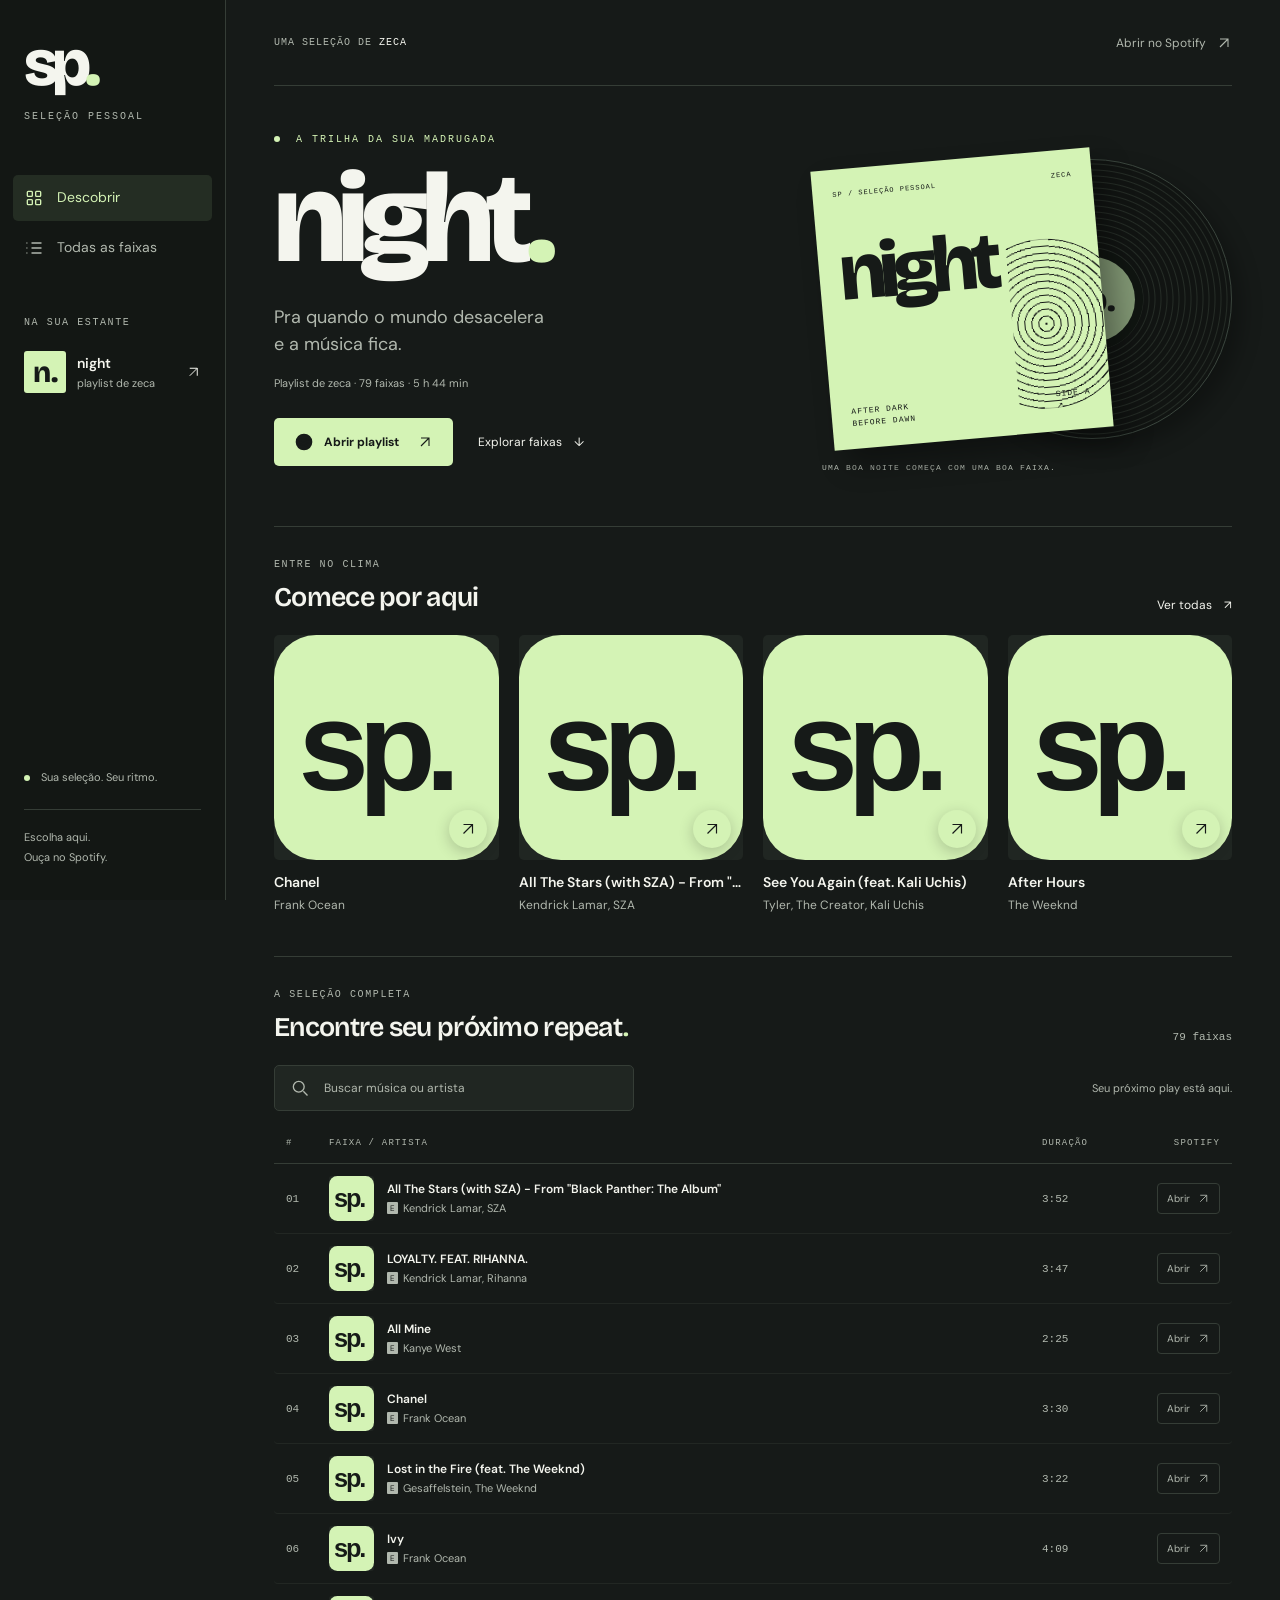
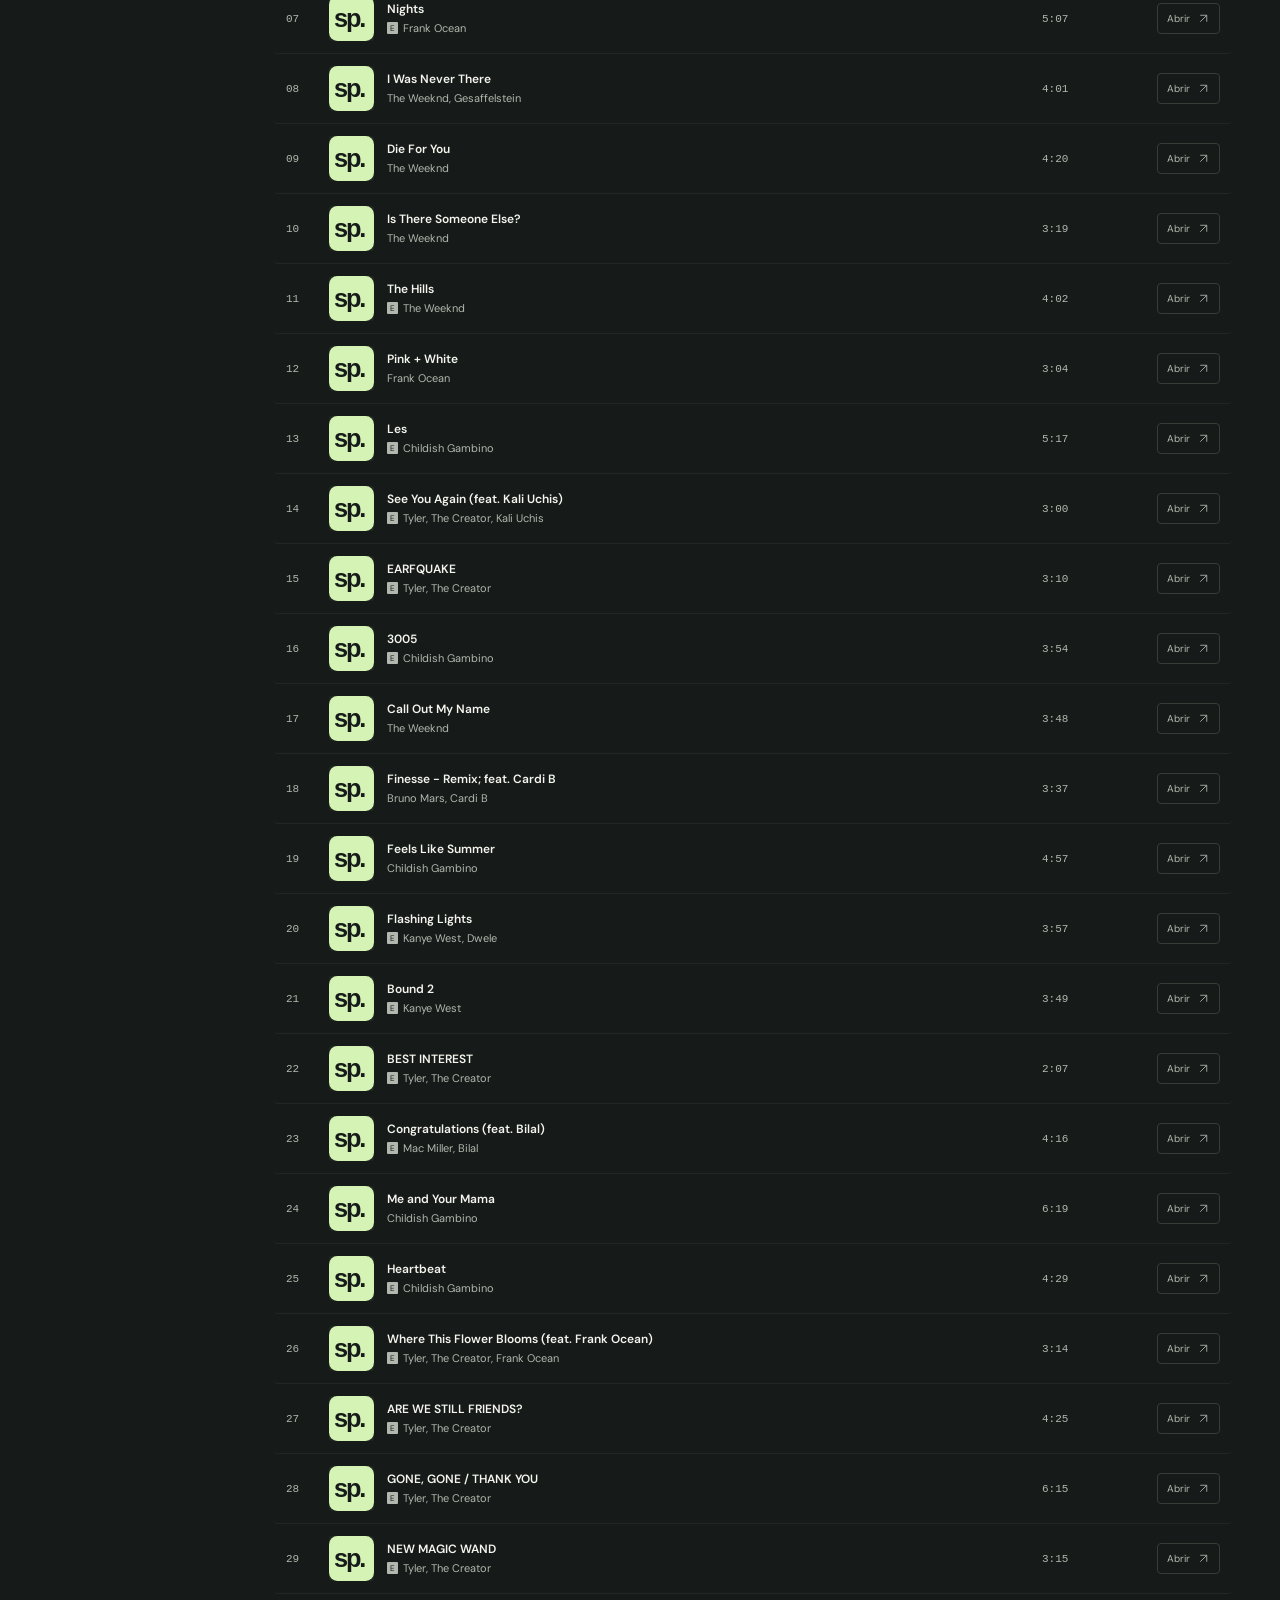
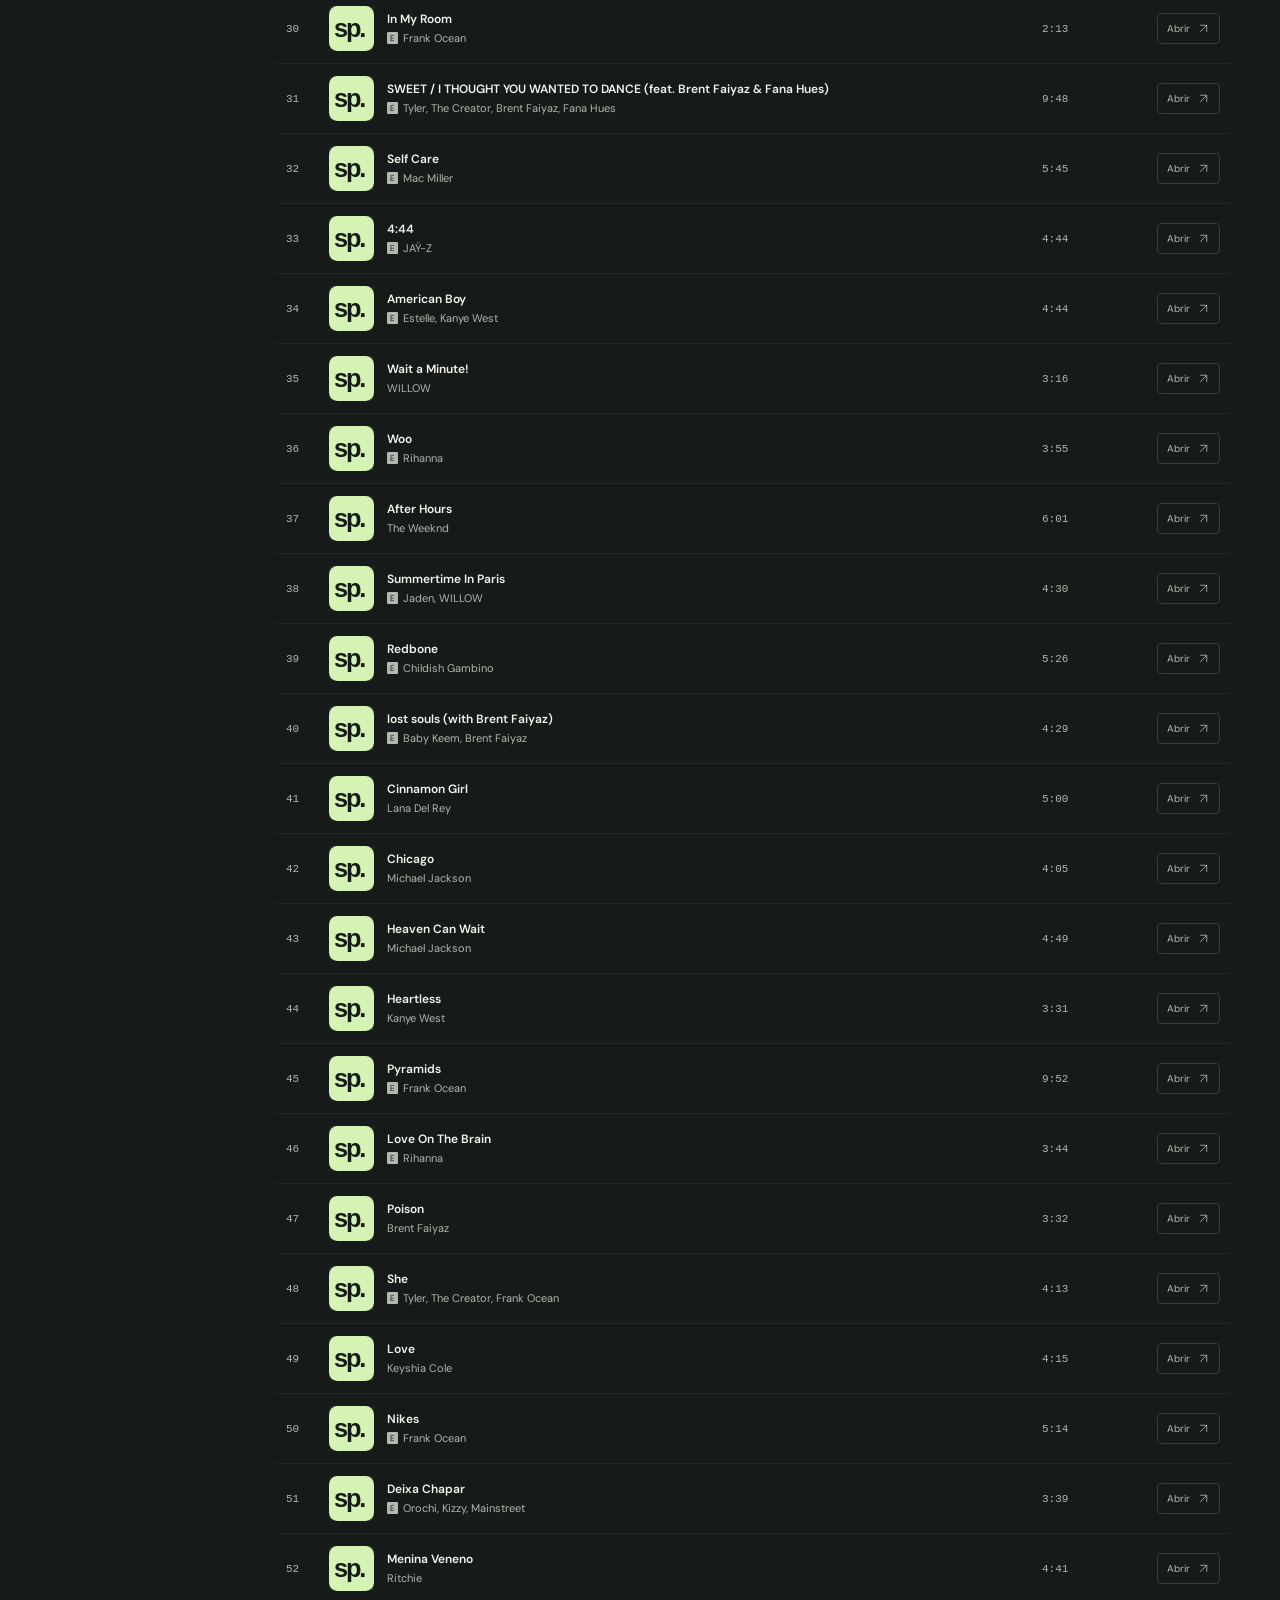
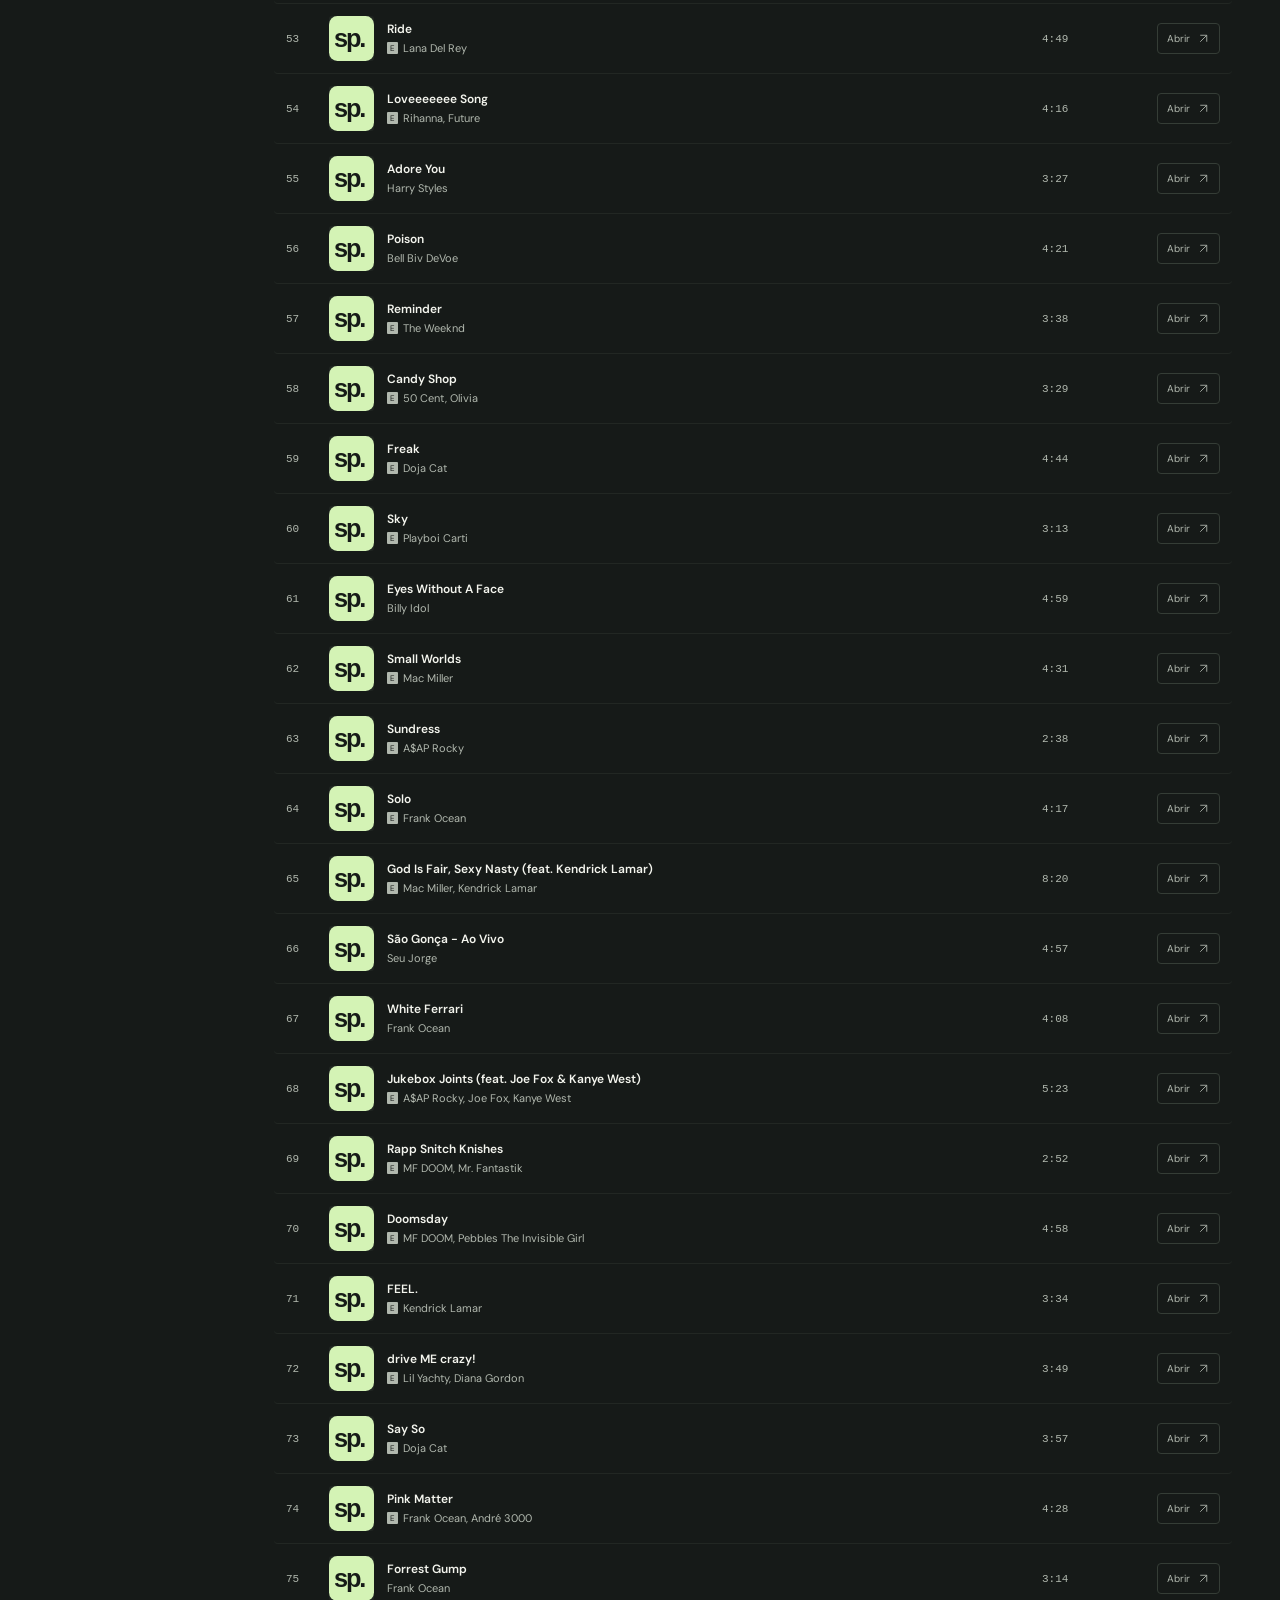
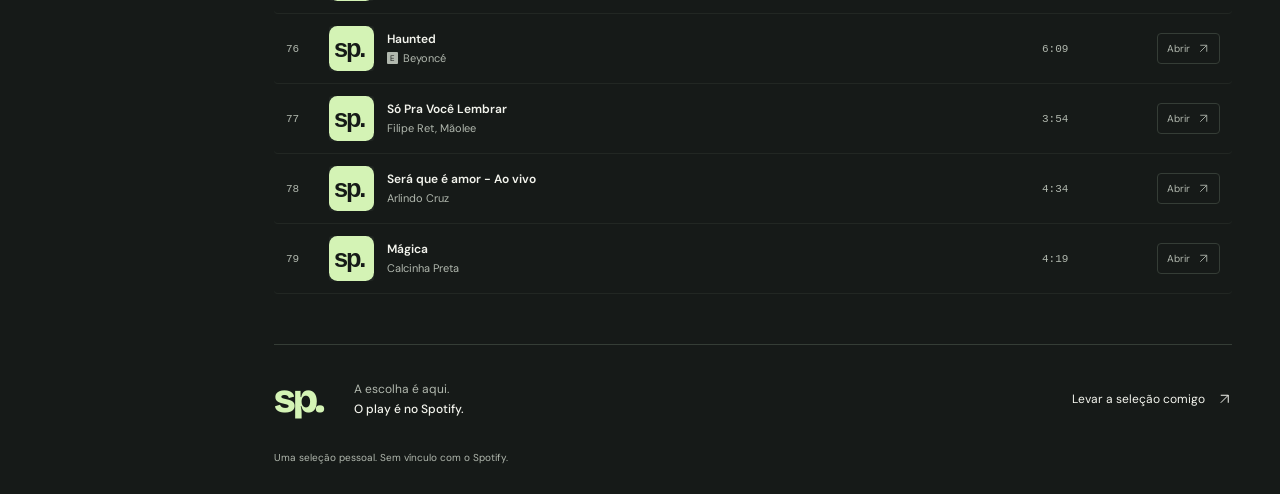
==== index.html @ b9ce9b80 "Build night music collection with 79 Spotify tracks and responsive design" ====
<!doctype html>
<html lang="pt-BR">
<head>
  <meta charset="utf-8">
  <meta name="viewport" content="width=device-width, initial-scale=1">
  <meta name="theme-color" content="#161a18">
  <meta name="description" content="night, uma seleção de zeca. Encontre sua próxima música e abra direto no Spotify.">
  <title>night — SP / seleção pessoal</title>
  <link rel="icon" href="assets/favicon.svg" type="image/svg+xml">
  <link rel="preconnect" href="https://fonts.googleapis.com">
  <link rel="preconnect" href="https://fonts.gstatic.com" crossorigin>
  <link href="https://fonts.googleapis.com/css2?family=Bricolage+Grotesque:wght@500;600;700;800&family=DM+Sans:wght@400;500;600;700&display=swap" rel="stylesheet">
  <link rel="stylesheet" href="styles.css">
  <script src="catalog.js" defer></script>
  <script src="app.js" defer></script>
</head>
<body id="inicio">
  <a class="skip" href="#conteudo">Pular para o conteúdo</a>
  <svg class="svg-defs" aria-hidden="true" xmlns="http://www.w3.org/2000/svg"><defs>
    <symbol id="arrow" viewBox="0 0 24 24"><path d="M6 18 18 6M6 6h12v12"/></symbol>
    <symbol id="search" viewBox="0 0 24 24"><circle cx="10.5" cy="10.5" r="6.5"/><path d="m16 16 5 5"/></symbol>
    <symbol id="grid" viewBox="0 0 24 24"><rect x="4" y="4" width="6" height="6" rx="1"/><rect x="14" y="4" width="6" height="6" rx="1"/><rect x="4" y="14" width="6" height="6" rx="1"/><rect x="14" y="14" width="6" height="6" rx="1"/></symbol>
    <symbol id="list" viewBox="0 0 24 24"><path d="M9 6h12M9 12h12M9 18h12M3 6h1M3 12h1M3 18h1"/></symbol>
    <symbol id="spotify" viewBox="0 0 24 24"><circle cx="12" cy="12" r="10" fill="currentColor" stroke="none"/><path d="M6.5 9c3-1 7-1 11 1M7.5 12.5c3-.8 6-.5 9 .8M8.5 16c2-.6 4-.4 7 .6" stroke="#161a18" stroke-width="1.8" stroke-linecap="round" fill="none"/></symbol>
  </defs></svg>

  <aside class="sidebar">
    <a class="brand" href="#inicio" aria-label="SP — início">sp<span class="brand-dot">.</span></a>
    <p class="brand-caption">SELEÇÃO PESSOAL</p>
    <nav aria-label="Navegação principal">
      <a class="nav-link" href="#inicio"><svg><use href="#grid"/></svg>Descobrir</a>
      <a class="nav-link" href="#faixas"><svg><use href="#list"/></svg>Todas as faixas</a>
    </nav>
    <div class="library">
      <p class="label">NA SUA ESTANTE</p>
      <a class="library-item" href="https://open.spotify.com/playlist/2WRwRA5ZhhiC7H8pQ9YSaA" target="_blank" rel="noopener noreferrer">
        <div class="mini-cover" aria-hidden="true">n.</div><span><strong>night</strong><small>playlist de zeca</small></span><svg><use href="#arrow"/></svg>
      </a>
    </div>
    <div class="sidebar-bottom"><span class="status-dot"></span> Sua seleção. Seu ritmo.<p>Escolha aqui.<br>Ouça no Spotify.</p></div>
  </aside>

  <main id="conteudo">
    <header class="topbar"><span>UMA SELEÇÃO DE <strong>ZECA</strong></span><a href="https://open.spotify.com/playlist/2WRwRA5ZhhiC7H8pQ9YSaA" target="_blank" rel="noopener noreferrer">Abrir no Spotify <svg><use href="#arrow"/></svg></a></header>
    <section class="hero" aria-labelledby="playlist-title">
      <div class="hero-copy">
        <p class="eyebrow"><span class="status-dot"></span> A TRILHA DA SUA MADRUGADA</p>
        <h1 id="playlist-title">night<span>.</span></h1>
        <p class="hero-description">Pra quando o mundo desacelera<br>e a música fica.</p>
        <p class="playlist-meta" id="playlist-meta">Playlist de zeca <span>·</span> Seleção pessoal</p>
        <div class="hero-actions"><a class="button button-primary" href="https://open.spotify.com/playlist/2WRwRA5ZhhiC7H8pQ9YSaA" target="_blank" rel="noopener noreferrer"><svg><use href="#spotify"/></svg>Abrir playlist<svg class="button-arrow"><use href="#arrow"/></svg></a><a class="text-link" href="#faixas">Explorar faixas <span>↓</span></a></div>
      </div>
      <div class="hero-art" aria-label="Capa autoral da seleção night, ao lado de um disco de vinil" role="img">
        <div class="vinyl"><span class="vinyl-label">sp.</span></div>
        <div class="sleeve"><div class="sleeve-top"><span>SP / SELEÇÃO PESSOAL</span><span>ZECA</span></div><div class="sleeve-word">night</div><div class="sleeve-moon"></div><div class="sleeve-bottom"><span>AFTER DARK<br>BEFORE DAWN</span><span>SIDE A<br>↗</span></div></div>
        <span class="art-caption">UMA BOA NOITE COMEÇA COM UMA BOA FAIXA.</span>
      </div>
    </section>

    <section class="highlights" aria-labelledby="highlights-title">
      <div class="section-heading"><div><p class="label">ENTRE NO CLIMA</p><h2 id="highlights-title">Comece por aqui</h2></div><a class="text-link" href="#faixas">Ver todas <span>↗</span></a></div>
      <div id="highlights" class="highlight-grid" aria-busy="true"><p class="loading">Carregando destaques…</p></div>
    </section>

    <section id="faixas" class="tracks-section" aria-labelledby="tracks-title">
      <div class="section-heading track-heading"><div><p class="label">A SELEÇÃO COMPLETA</p><h2 id="tracks-title">Encontre seu próximo repeat<span>.</span></h2></div><span id="total" class="track-count"></span></div>
      <div class="search-bar"><label class="search-input"><svg><use href="#search"/></svg><span class="sr-only">Buscar música ou artista</span><input id="search-input" type="search" placeholder="Buscar música ou artista" autocomplete="off" disabled></label><span class="search-note">Seu próximo play está aqui.</span></div>
      <p id="result-status" class="sr-only" role="status" aria-live="polite"></p>
      <div class="table-head" aria-hidden="true"><span>#</span><span>FAIXA / ARTISTA</span><span>DURAÇÃO</span><span>SPOTIFY</span></div>
      <ol id="tracks" class="track-list" aria-busy="true"></ol>
      <div id="empty" class="empty-state" hidden><h3>Nenhuma faixa encontrada.</h3><p>Tente outro nome de música ou artista.</p><button id="clear-search" class="button button-secondary">Limpar busca</button></div>
      <p id="load-message" class="loading" role="status">Carregando a seleção…</p>
      <noscript><p>Ative o JavaScript para explorar as faixas ou <a href="https://open.spotify.com/playlist/2WRwRA5ZhhiC7H8pQ9YSaA">abra a playlist no Spotify</a>.</p></noscript>
    </section>

    <footer><a class="footer-brand" href="#inicio">sp.</a><p>A escolha é aqui.<br><strong>O play é no Spotify.</strong></p><a class="text-link" href="https://open.spotify.com/playlist/2WRwRA5ZhhiC7H8pQ9YSaA" target="_blank" rel="noopener noreferrer">Levar a seleção comigo <svg><use href="#arrow"/></svg></a><small>Uma seleção pessoal. Sem vínculo com o Spotify.</small></footer>
  </main>
</body>
</html>
---- styles.css ----
:root{--bg:#161a18;--panel:#202622;--line:#353d36;--accent:#d4f3b5;--text:#f4f5ee;--muted:#b1b8ae;--display:'Bricolage Grotesque','Arial Black',sans-serif;--body:'DM Sans',Arial,sans-serif}
*{box-sizing:border-box}html{scroll-behavior:smooth;scroll-padding-top:28px}body{margin:0;background:var(--bg);color:var(--text);font-family:var(--body);font-size:14px;-webkit-font-smoothing:antialiased}a{color:inherit;text-decoration:none}button,input{font:inherit}button,a,input{-webkit-tap-highlight-color:transparent}a:focus-visible,button:focus-visible,input:focus-visible{outline:2px solid var(--accent);outline-offset:6px}svg{width:20px;height:20px;fill:none;stroke:currentColor;stroke-width:1.6;flex-shrink:0}.svg-defs{position:absolute;width:0;height:0;overflow:hidden}.sr-only{position:absolute;width:1px;height:1px;padding:0;margin:-1px;overflow:hidden;clip:rect(0,0,0,0);white-space:nowrap;border:0}.skip{position:fixed;top:-100px;left:20px;z-index:10;background:var(--accent);color:var(--bg);padding:12px}.skip:focus{top:12px}
.sidebar{position:fixed;left:0;top:0;bottom:0;width:226px;padding:32px 24px;border-right:1px solid var(--line);background:#131714;display:flex;flex-direction:column}.brand{font-family:var(--display);font-size:65px;font-weight:800;line-height:1;letter-spacing:-6px;width:fit-content}.brand-dot{color:var(--accent)}.brand-caption,.label,.eyebrow,.topbar,.art-caption,.table-head,.sleeve-top,.sleeve-bottom{font:10px/1.6 'Courier New',monospace;letter-spacing:1.6px}.brand-caption{color:var(--muted);margin:12px 0 46px;letter-spacing:2px}.nav-link{display:flex;gap:13px;padding:13px 11px;margin:4px -11px;color:var(--muted);border-radius:5px}.nav-link:first-child{color:var(--accent);background:#242d23}.nav-link:hover{color:var(--text);background:var(--panel)}.library{margin-top:40px}.label{color:var(--muted);margin:0 0 8px}.library-item{display:flex;align-items:center;gap:11px;margin-top:20px}.mini-cover{width:42px;height:42px;background:var(--accent);color:var(--bg);font:800 29px var(--display);display:grid;place-items:center;border-radius:3px}.library-item strong{font-weight:600}.library-item small{display:block;color:var(--muted);font-size:11px;margin-top:4px}.library-item svg{margin-left:auto;width:15px}.sidebar-bottom{margin-top:auto;color:var(--muted);font-size:11px;line-height:1.8}.sidebar-bottom p{border-top:1px solid var(--line);padding-top:18px;margin:22px 0 0}.status-dot{display:inline-block;width:6px;height:6px;border-radius:50%;background:var(--accent);margin-right:8px}main{margin-left:226px;padding:0 48px;max-width:1800px}.topbar{height:86px;display:flex;justify-content:space-between;align-items:center;color:var(--muted);border-bottom:1px solid var(--line);letter-spacing:1px}.topbar strong{font-weight:normal;color:var(--text)}.topbar a{display:flex;gap:10px;align-items:center;font:12px var(--body);letter-spacing:0}.topbar svg{width:16px}.hero{min-height:440px;display:grid;grid-template-columns:1.1fr 1fr;align-items:center;gap:36px;padding:44px 0 58px}.eyebrow{margin:0 0 12px;color:var(--accent);font-size:10px;letter-spacing:2px}.hero h1{font:800 clamp(90px,10vw,160px)/.93 var(--display);letter-spacing:-8px;margin:12px 0 24px}.hero h1 span{color:var(--accent)}.hero-description{font-size:18px;line-height:1.5;margin:0 0 18px;color:var(--muted)}.playlist-meta{font-size:11px;color:var(--muted);display:flex;gap:9px;flex-wrap:wrap}.hero-actions{display:flex;gap:25px;align-items:center;margin-top:28px}.button{display:inline-flex;align-items:center;justify-content:center;gap:10px;min-height:48px;padding:14px 20px;border:0;border-radius:5px;font-size:12px;font-weight:700;cursor:pointer;transition:background .18s,transform .18s}.button-primary{background:var(--accent);color:var(--bg)}.button-primary:hover{background:#e2fbd0;transform:translateY(-2px)}.button-arrow{width:16px;margin-left:8px}.text-link{font-size:12px;display:inline-flex;align-items:center;gap:12px}.text-link:hover{color:var(--accent)}.hero-art{position:relative;width:100%;height:330px;max-width:410px;justify-self:end;display:flex;align-items:center}.sleeve{position:relative;width:280px;height:280px;background:var(--accent);color:var(--bg);overflow:hidden;padding:20px;z-index:1;box-shadow:12px 16px 28px #0005;transform:rotate(-5deg)}.sleeve-top{display:flex;justify-content:space-between;font-size:7px;letter-spacing:1px}.sleeve-word{font:800 80px/.95 var(--display);letter-spacing:-6px;position:relative;z-index:2;margin-top:36px}.sleeve-moon{position:absolute;width:170px;height:170px;border-radius:50%;border:1px solid #161a1855;top:87px;right:-27px;background:repeating-radial-gradient(circle at center,#161a18 0 1px,transparent 1px 7px);clip-path:inset(0 0 0 30%)}.sleeve-bottom{position:absolute;bottom:19px;left:20px;right:20px;display:flex;justify-content:space-between;font-size:8px;letter-spacing:1px;line-height:1.5}.vinyl{position:absolute;right:0;width:280px;height:280px;border-radius:50%;background:repeating-radial-gradient(circle,#111412 0 2px,#252c26 3px,#111412 4px 6px);border:1px solid #3a453d;box-shadow:10px 10px 20px #0004;display:grid;place-items:center}.vinyl-label{border-radius:50%;background:#809673;color:var(--bg);width:85px;height:85px;display:grid;place-items:center;font:800 34px var(--display);box-shadow:0 0 0 8px #101511}.art-caption{position:absolute;bottom:-11px;left:0;font-size:8px;letter-spacing:1.2px;color:var(--muted)}
.highlights{border-top:1px solid var(--line);padding:30px 0 42px}.section-heading{display:flex;justify-content:space-between;align-items:flex-end;gap:20px;margin-bottom:22px}h2{font:600 27px/1.2 var(--display);letter-spacing:-.7px;margin:0}h2 span{color:var(--accent)}.highlight-grid{display:grid;grid-template-columns:repeat(4,minmax(0,1fr));gap:20px}.highlight-card{display:block;min-width:0}.cover-wrap{position:relative;aspect-ratio:1;overflow:hidden;background:var(--panel);border-radius:5px}.cover-wrap img{width:100%;height:100%;object-fit:cover;display:block;transition:transform .35s}.card-open{position:absolute;right:12px;bottom:12px;width:38px;height:38px;display:grid;place-items:center;border-radius:50%;background:var(--accent);color:var(--bg);box-shadow:0 4px 15px #0003;transition:transform .2s}.card-open svg{width:18px}.highlight-card:hover .cover-wrap img{transform:scale(1.035)}.highlight-card:hover .card-open{transform:translateY(-3px)}.highlight-card h3{font-size:14px;font-weight:600;line-height:1.35;white-space:nowrap;overflow:hidden;text-overflow:ellipsis;margin:13px 0 5px}.highlight-card p{color:var(--muted);font-size:12px;line-height:1.4;white-space:nowrap;overflow:hidden;text-overflow:ellipsis;margin:0}.tracks-section{padding:30px 0 50px;border-top:1px solid var(--line)}.track-count{font:11px 'Courier New',monospace;color:var(--muted);white-space:nowrap}.search-bar{display:flex;align-items:center;justify-content:space-between;gap:20px;margin-bottom:25px}.search-input{display:flex;align-items:center;gap:12px;width:360px;background:var(--panel);border:1px solid var(--line);border-radius:5px;padding:12px 15px;color:var(--muted)}.search-input input{width:100%;border:0;background:transparent;color:var(--text);font-size:12px;min-width:0}.search-input:focus-within{border-color:var(--accent)}.search-input input:focus-visible{outline:none}.search-input input::placeholder{color:var(--muted)}.search-note{font-size:11px;color:var(--muted)}.table-head,.track-row{display:grid;grid-template-columns:25px minmax(0,1fr) 65px 95px;gap:18px;align-items:center}.table-head{font-size:9px;color:var(--muted);padding:0 12px 13px;border-bottom:1px solid var(--line);letter-spacing:1.2px}.table-head span:last-child{text-align:right}.track-list{list-style:none;margin:0;padding:0}.track-row{padding:11px 12px;min-height:70px;border-bottom:1px solid #353d3660;border-radius:4px;transition:background .15s}.track-row:hover{background:var(--panel)}.track-number{font:11px 'Courier New',monospace;color:var(--muted)}.track-info{display:flex;gap:13px;align-items:center;min-width:0}.track-info img{width:45px;height:45px;object-fit:cover;flex-shrink:0;border-radius:3px;background:var(--panel)}.track-text{min-width:0}.track-title{display:block;font-size:12px;font-weight:600;line-height:1.45;white-space:nowrap;overflow:hidden;text-overflow:ellipsis}.track-title:hover{color:var(--accent)}.track-artist{display:block;font-size:11px;color:var(--muted);line-height:1.45;margin-top:3px;white-space:nowrap;overflow:hidden;text-overflow:ellipsis}.explicit{display:inline-block;font-size:8px;line-height:12px;padding:0 3px;color:var(--bg);background:var(--muted);margin-right:5px;border-radius:1px;vertical-align:1px}.track-duration{font:11px 'Courier New',monospace;color:var(--muted)}.track-open{justify-self:end;display:flex;align-items:center;gap:7px;font-size:10px;border:1px solid var(--line);border-radius:4px;padding:8px 9px;color:var(--muted)}.track-open svg{width:13px;height:13px}.track-open:hover{color:var(--accent);border-color:var(--accent)}.loading,.empty-state{padding:36px 0;color:var(--muted);font-size:13px;text-align:center}.empty-state h3{color:var(--text);font:600 24px var(--display)}.button-secondary{margin-top:10px;background:var(--panel);border:1px solid var(--line);color:var(--text)}[hidden]{display:none!important}
footer{border-top:1px solid var(--line);padding:30px 0;display:grid;grid-template-columns:60px 1fr auto;align-items:center;gap:20px}.footer-brand{font:800 40px var(--display);letter-spacing:-3px;color:var(--accent)}footer p{font-size:12px;line-height:1.7;color:var(--muted);margin:0}footer strong{font-weight:500;color:var(--text)}footer svg{width:15px}footer small{grid-column:1/-1;font-size:10px;color:var(--muted);margin-top:8px}
@media(min-width:1500px){main{padding:0 70px}.hero{min-height:520px}.hero-art{max-width:480px;height:380px}.sleeve,.vinyl{width:320px;height:320px}.sleeve-word{font-size:94px}.sleeve-moon{width:210px;height:210px}}
@media(max-width:1150px){.sidebar{width:185px;padding:28px 20px}main{margin-left:185px;padding:0 30px}.hero{gap:18px}.hero-art{max-width:310px;height:280px}.sleeve,.vinyl{width:225px;height:225px}.sleeve{padding:16px}.sleeve-word{font-size:64px}.sleeve-moon{width:140px;height:140px;top:80px}.sleeve-bottom{bottom:16px;left:16px;right:16px}.sleeve-top{font-size:6px}.hero-actions{gap:16px}.text-link{font-size:11px}.highlight-grid{gap:16px}.search-note{display:none}.hero-description{font-size:16px}}
@media(max-width:900px){.sidebar{width:76px;padding:24px 14px;align-items:center}.brand{font-size:44px;letter-spacing:-4px}.brand-caption,.library,.sidebar-bottom{display:none}.sidebar nav{margin-top:45px;width:100%}.nav-link{font-size:0;justify-content:center;margin:8px 0;padding:13px 8px}.nav-link svg{width:21px;height:21px}.nav-link{gap:0}main{margin-left:76px;padding:0 28px}.hero h1{font-size:100px;letter-spacing:-6px}.hero-art{max-width:280px}.sleeve,.vinyl{width:205px;height:205px}.sleeve-word{font-size:61px;margin-top:28px}.sleeve-moon{width:120px;height:120px}.sleeve-top span:last-child{display:none}.hero-actions{flex-wrap:wrap;gap:18px}.hero{min-height:400px}.track-heading h2{font-size:24px}.art-caption{font-size:6px;bottom:10px}}
@media(max-width:650px){html{scroll-padding-top:20px}.sidebar{position:relative;width:100%;height:69px;padding:12px 22px;flex-direction:row;justify-content:space-between;border-right:0;border-bottom:1px solid var(--line)}.brand{font-size:43px}.sidebar nav{display:flex;width:auto;margin:0;gap:8px}.nav-link{font-size:11px;padding:8px 10px;margin:0;gap:7px}.nav-link svg{width:15px;height:15px}.nav-link:first-child{background:transparent;color:var(--muted)}main{margin:0;padding:0 22px}.topbar{height:57px;font-size:8px}.topbar a{font-size:10px}.topbar svg{width:13px}.hero{padding:34px 0 30px;display:flex;flex-direction:column;gap:28px;align-items:stretch}.eyebrow{font-size:8px;margin-bottom:14px}.hero h1{font-size:112px;letter-spacing:-7px;margin:0 0 18px}.hero-description{font-size:16px;margin-bottom:15px}.hero-description br{display:none}.playlist-meta{font-size:10px}.hero-actions{margin-top:24px;flex-wrap:nowrap;gap:20px}.button{padding:12px 16px;font-size:11px;min-height:45px}.button-arrow{margin-left:0}.hero-art{width:100%;height:230px;max-width:340px;align-self:center;margin-top:0}.sleeve,.vinyl{width:195px;height:195px}.sleeve{margin-left:14px}.sleeve-word{font-size:58px}.vinyl{right:15px}.sleeve-bottom{font-size:7px}.art-caption{left:14px;bottom:-2px;font-size:6px}.highlights{padding:25px 0 30px}.section-heading{margin-bottom:19px}h2{font-size:24px}.label{font-size:8px;letter-spacing:1.3px}.highlight-grid{grid-template-columns:repeat(2,minmax(0,1fr));column-gap:16px;row-gap:24px}.highlight-card h3{font-size:12px;margin-top:10px}.highlight-card p{font-size:10px}.card-open{width:30px;height:30px;right:9px;bottom:9px}.card-open svg{width:15px}.track-heading{align-items:center}.track-heading h2{font-size:25px;max-width:230px;line-height:1.15}.track-count{font-size:10px}.tracks-section{padding:27px 0 35px}.search-input{width:100%;padding:13px}.search-bar{margin-bottom:22px}.table-head,.track-row{grid-template-columns:17px minmax(0,1fr) 27px;gap:9px}.table-head{padding:0 0 11px;font-size:8px}.table-head span:nth-child(3),.track-duration{display:none}.table-head span:last-child{font-size:0}.table-head span:last-child:after{content:'↗';font-size:13px}.track-row{padding:10px 0;min-height:65px}.track-info{gap:10px}.track-info img{width:40px;height:40px}.track-title{font-size:11px}.track-artist{font-size:10px}.track-number{font-size:10px}.track-open{border:0;padding:5px;font-size:0;gap:0}.track-open svg{width:17px;height:17px;color:var(--accent)}footer{grid-template-columns:45px 1fr;gap:15px;padding:25px 0}footer .text-link{grid-column:1/-1;margin-top:9px}footer small{font-size:9px}.search-note{display:none}}
@media(prefers-reduced-motion:reduce){html{scroll-behavior:auto}*,*::before,*::after{transition:none!important;animation:none!important}}
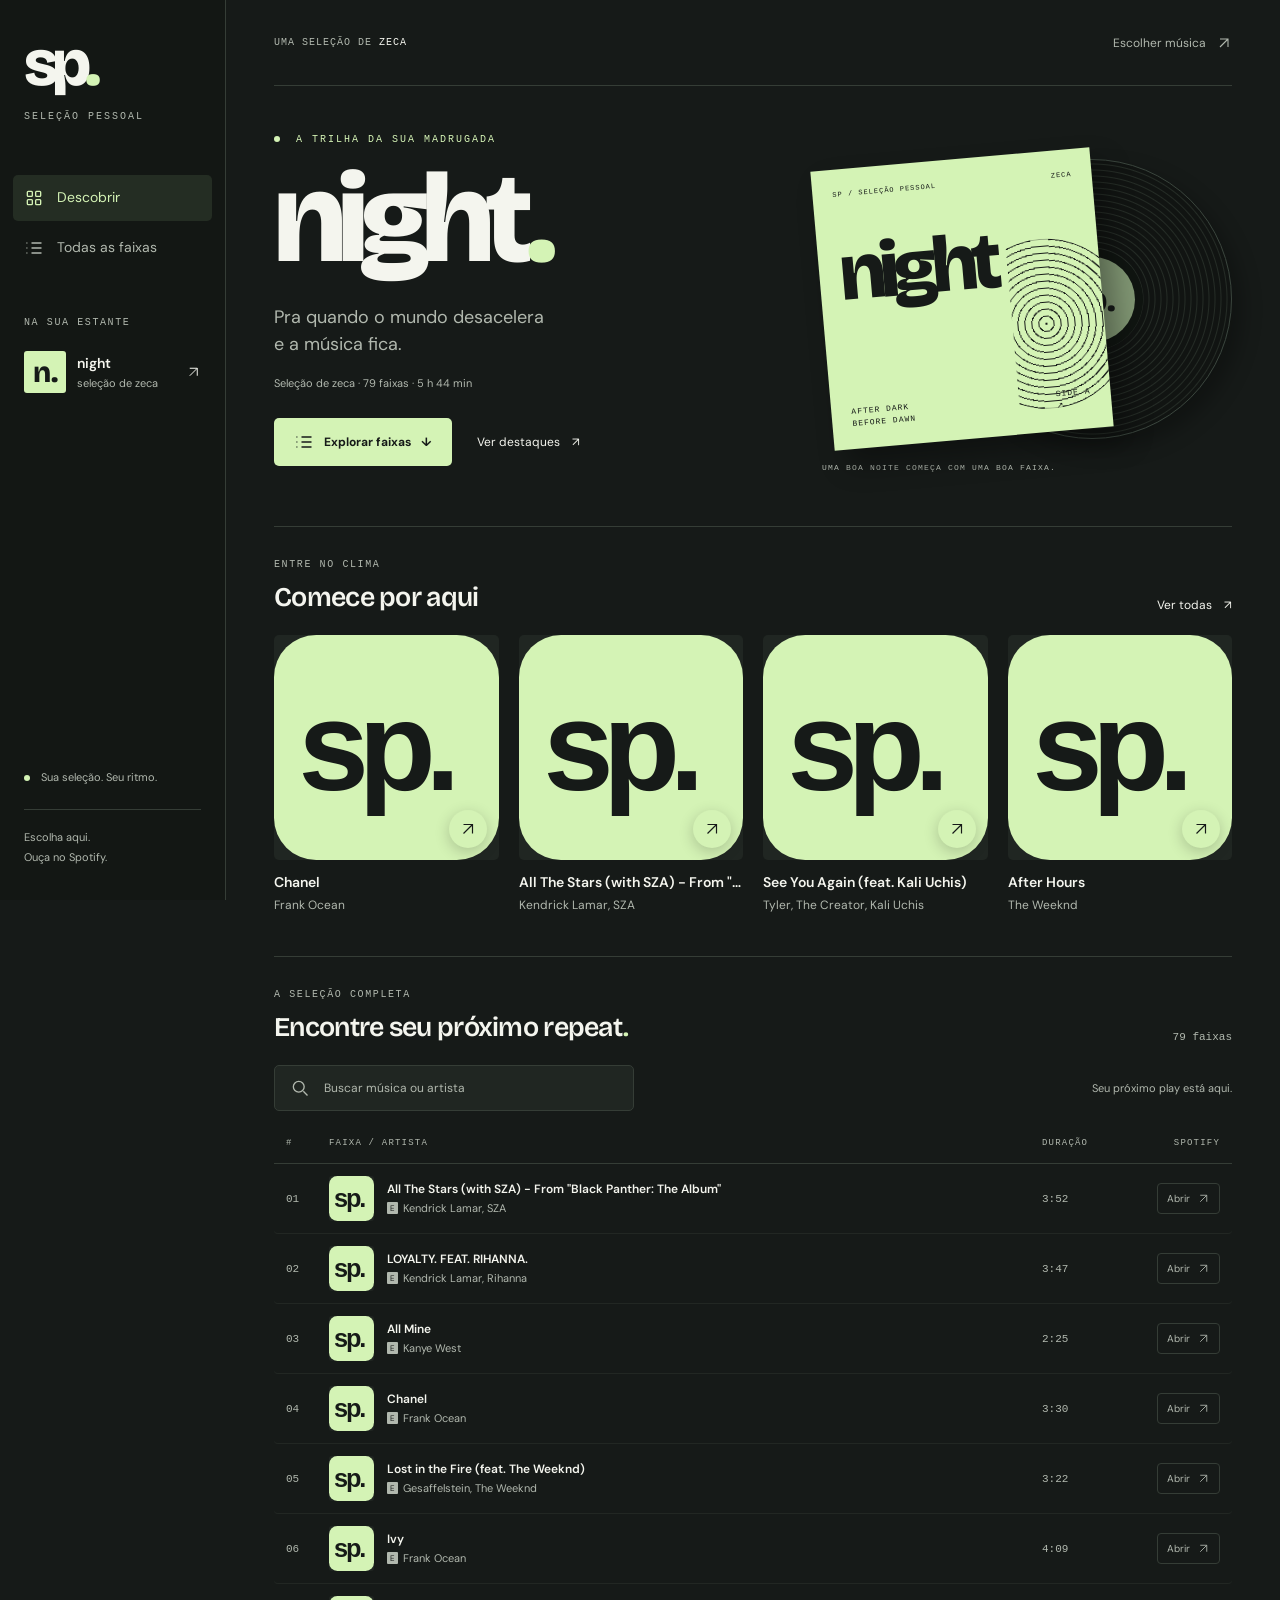
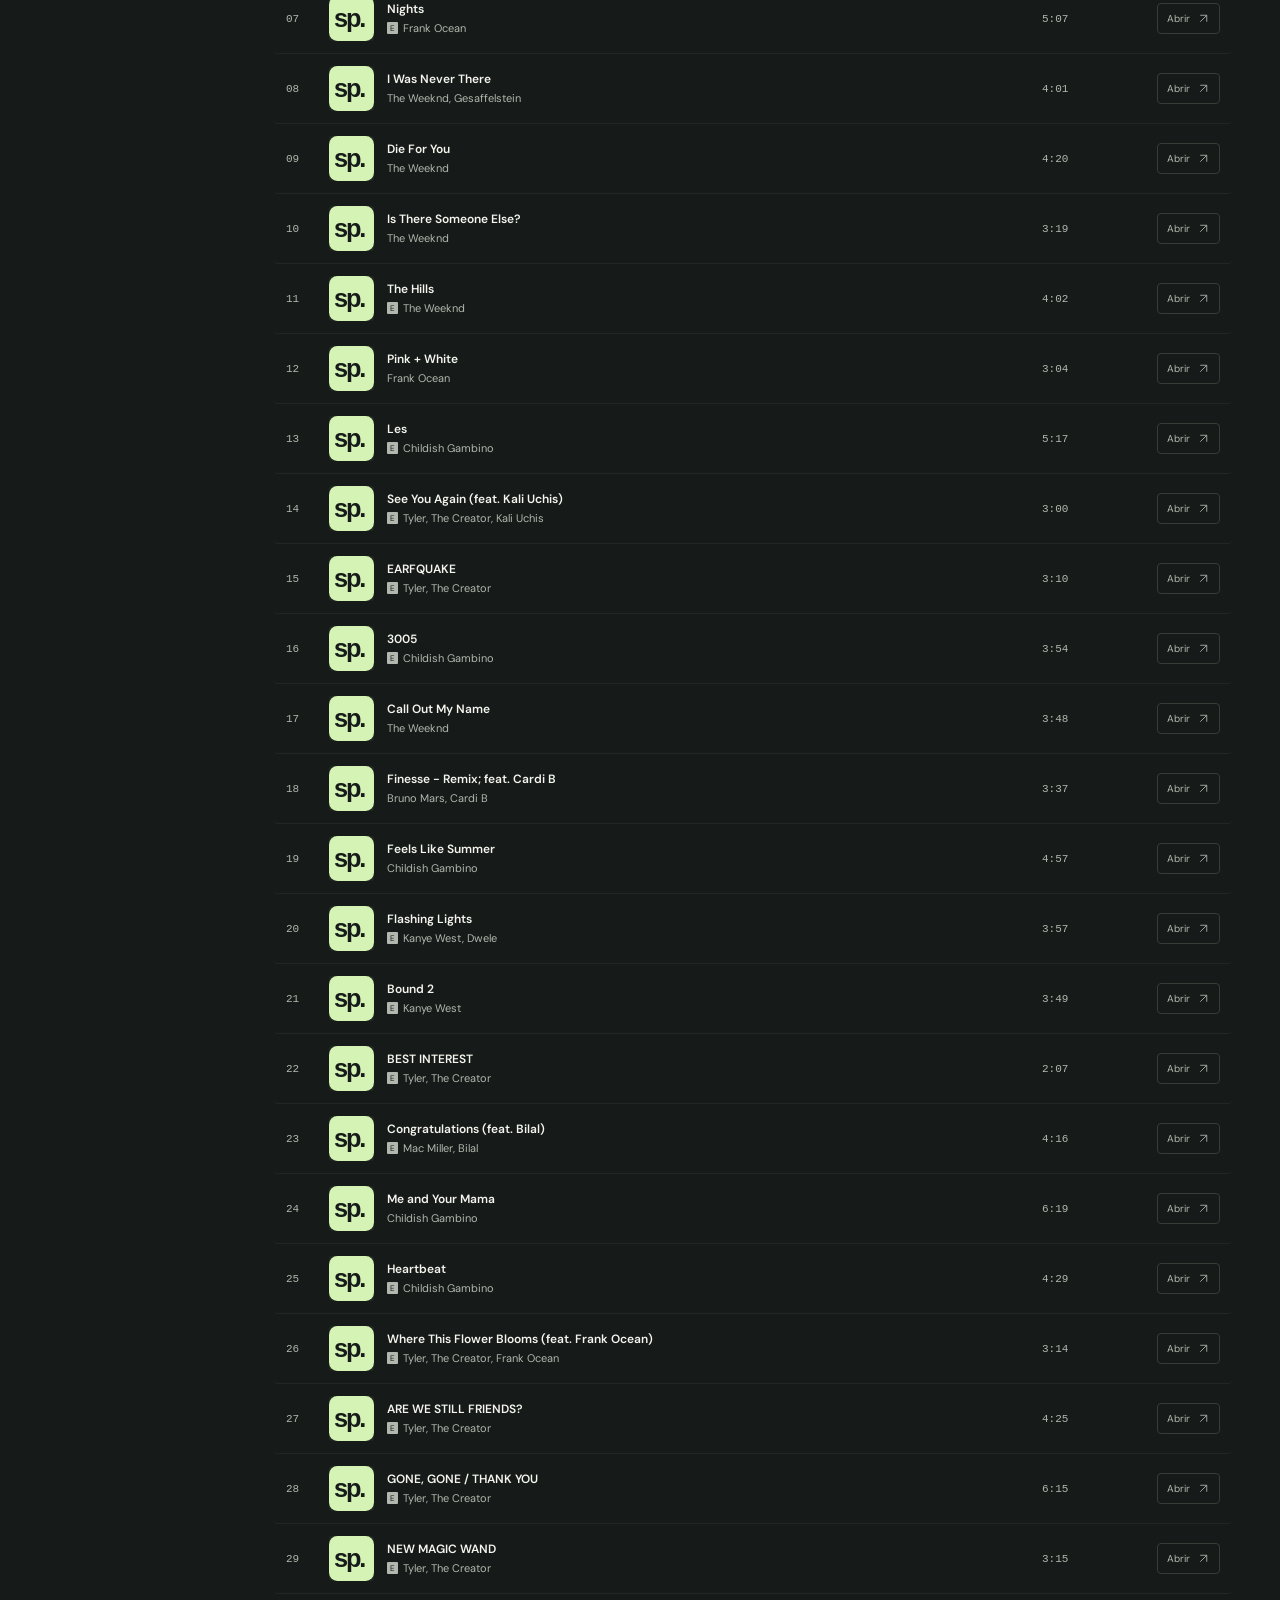
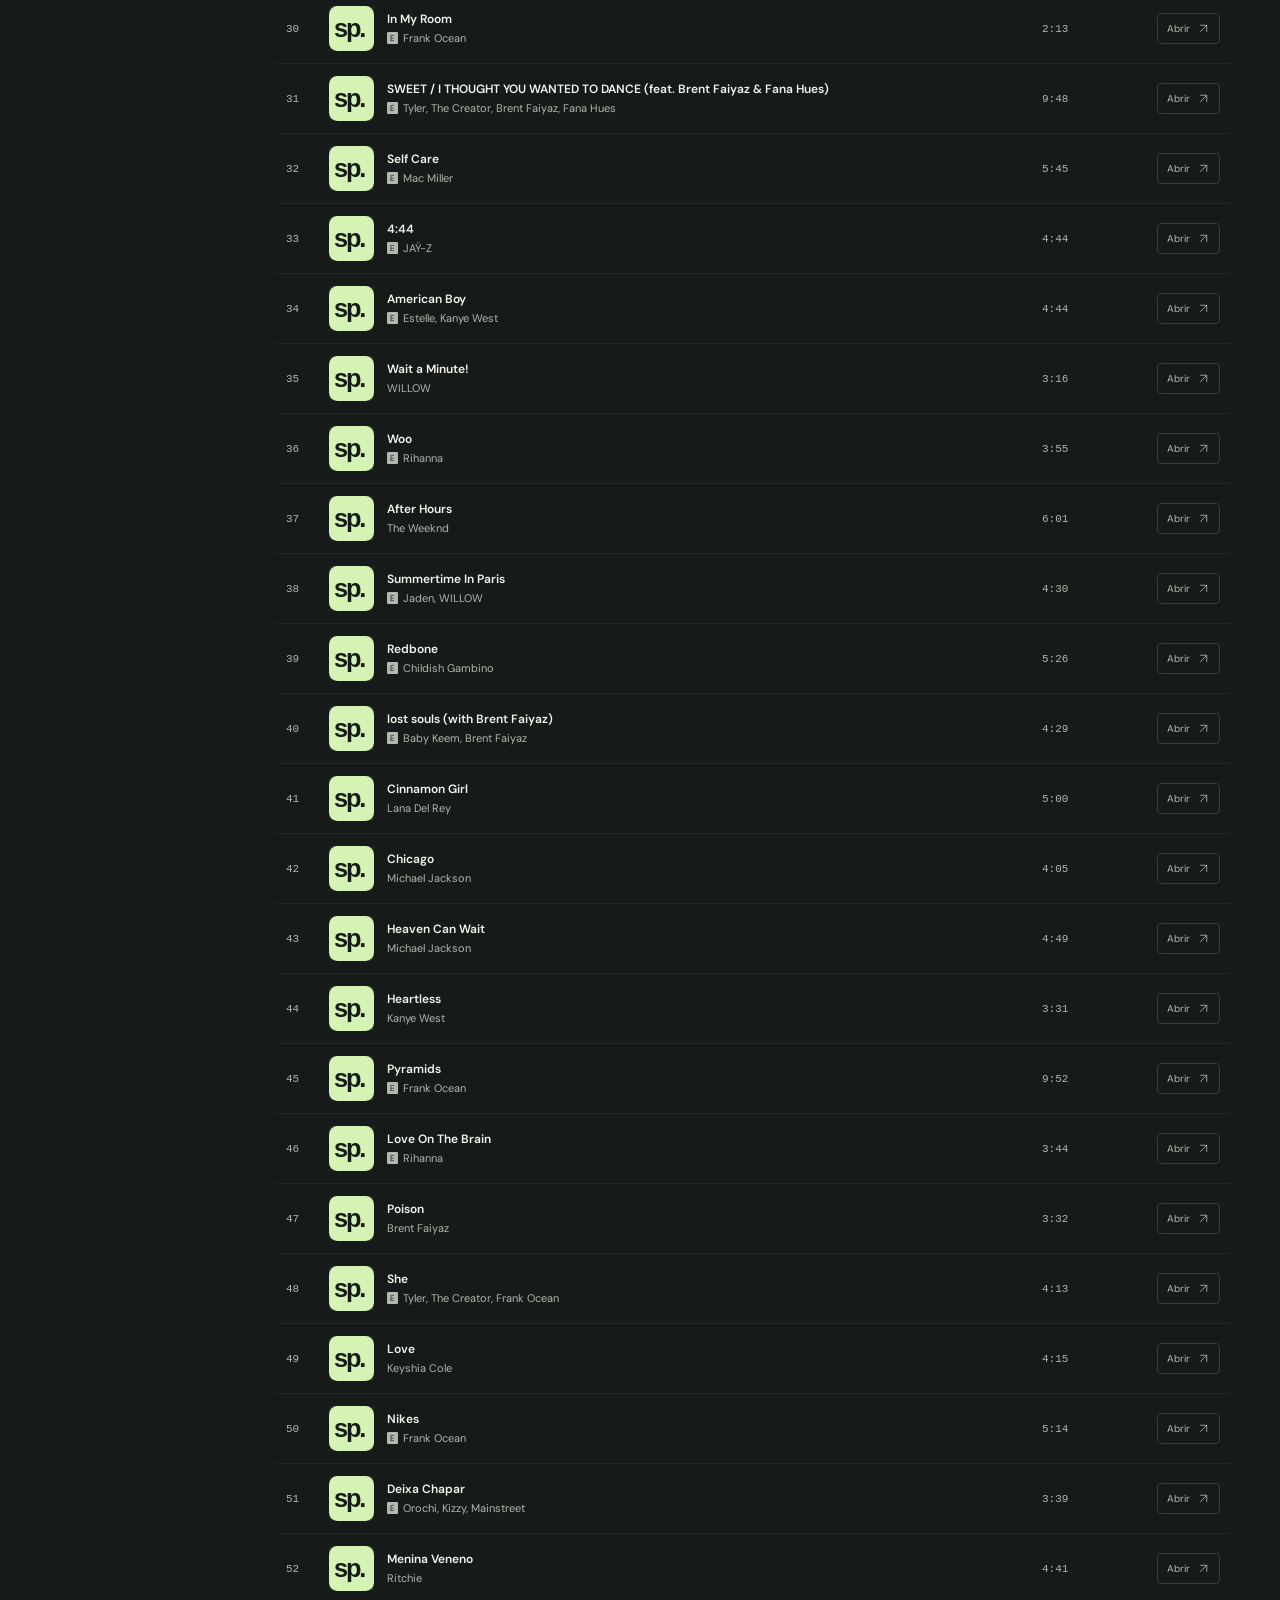
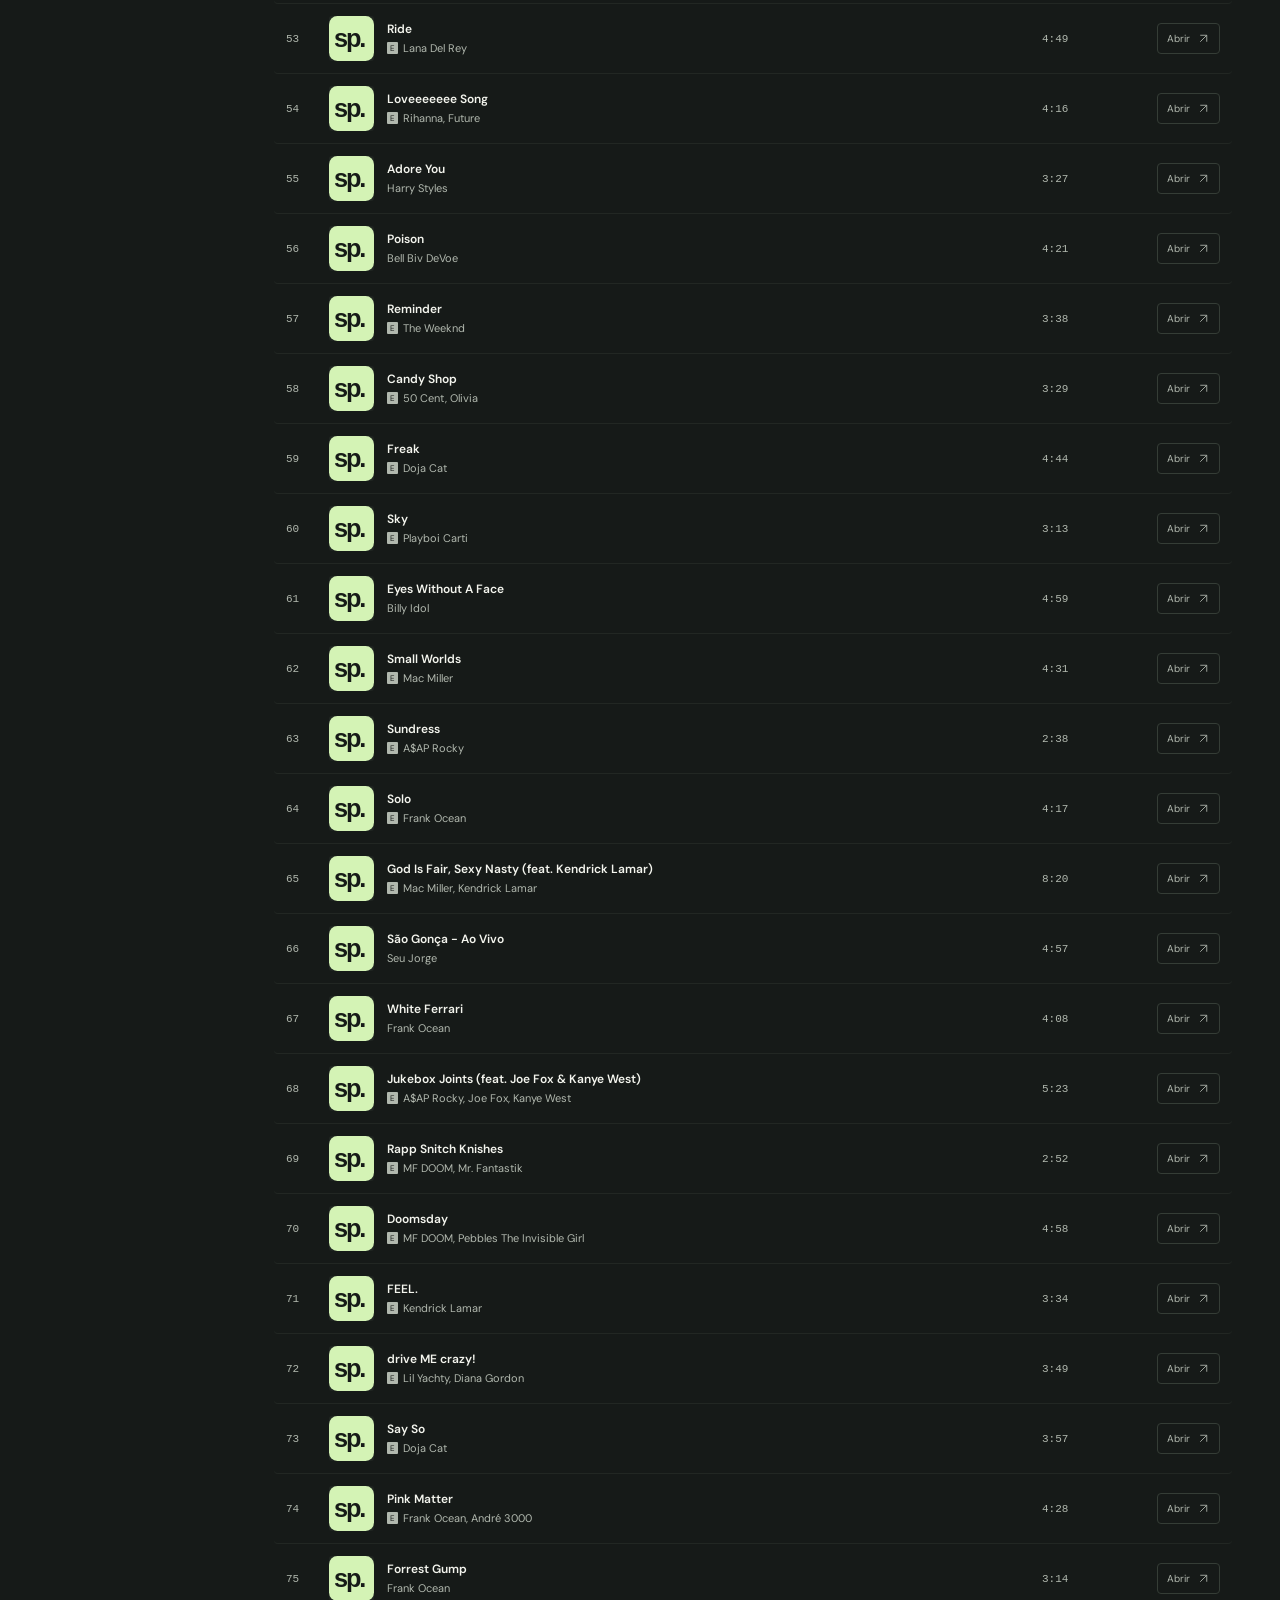
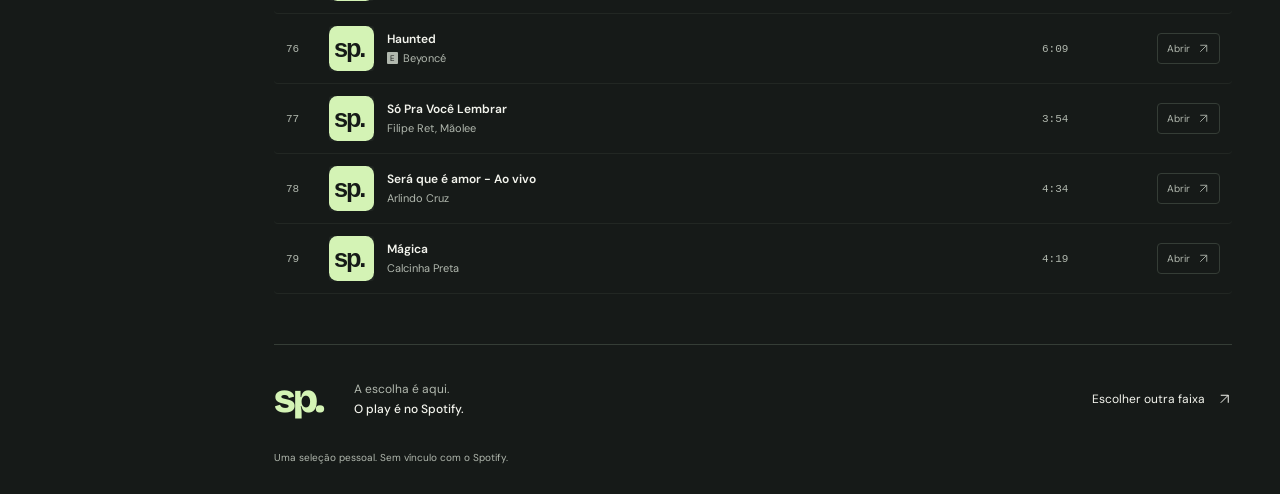
==== commit 1a065e00: "Remove playlist links and keep night as an independent track collection" ====
--- a/index.html
+++ b/index.html
@@ -33,22 +33,22 @@
     </nav>
     <div class="library">
       <p class="label">NA SUA ESTANTE</p>
-      <a class="library-item" href="https://open.spotify.com/playlist/2WRwRA5ZhhiC7H8pQ9YSaA" target="_blank" rel="noopener noreferrer">
-        <div class="mini-cover" aria-hidden="true">n.</div><span><strong>night</strong><small>playlist de zeca</small></span><svg><use href="#arrow"/></svg>
+      <a class="library-item" href="#faixas">
+        <div class="mini-cover" aria-hidden="true">n.</div><span><strong>night</strong><small>seleção de zeca</small></span><svg><use href="#arrow"/></svg>
       </a>
     </div>
     <div class="sidebar-bottom"><span class="status-dot"></span> Sua seleção. Seu ritmo.<p>Escolha aqui.<br>Ouça no Spotify.</p></div>
   </aside>
 
   <main id="conteudo">
-    <header class="topbar"><span>UMA SELEÇÃO DE <strong>ZECA</strong></span><a href="https://open.spotify.com/playlist/2WRwRA5ZhhiC7H8pQ9YSaA" target="_blank" rel="noopener noreferrer">Abrir no Spotify <svg><use href="#arrow"/></svg></a></header>
-    <section class="hero" aria-labelledby="playlist-title">
+    <header class="topbar"><span>UMA SELEÇÃO DE <strong>ZECA</strong></span><a href="#faixas">Escolher música <svg><use href="#arrow"/></svg></a></header>
+    <section class="hero" aria-labelledby="selection-title">
       <div class="hero-copy">
         <p class="eyebrow"><span class="status-dot"></span> A TRILHA DA SUA MADRUGADA</p>
-        <h1 id="playlist-title">night<span>.</span></h1>
+        <h1 id="selection-title">night<span>.</span></h1>
         <p class="hero-description">Pra quando o mundo desacelera<br>e a música fica.</p>
-        <p class="playlist-meta" id="playlist-meta">Playlist de zeca <span>·</span> Seleção pessoal</p>
-        <div class="hero-actions"><a class="button button-primary" href="https://open.spotify.com/playlist/2WRwRA5ZhhiC7H8pQ9YSaA" target="_blank" rel="noopener noreferrer"><svg><use href="#spotify"/></svg>Abrir playlist<svg class="button-arrow"><use href="#arrow"/></svg></a><a class="text-link" href="#faixas">Explorar faixas <span>↓</span></a></div>
+        <p class="selection-meta" id="selection-meta">Seleção de zeca <span>·</span> Seleção pessoal</p>
+        <div class="hero-actions"><a class="button button-primary" href="#faixas"><svg><use href="#list"/></svg>Explorar faixas <span>↓</span></a><a class="text-link" href="#destaques">Ver destaques <span>↗</span></a></div>
       </div>
       <div class="hero-art" aria-label="Capa autoral da seleção night, ao lado de um disco de vinil" role="img">
         <div class="vinyl"><span class="vinyl-label">sp.</span></div>
@@ -57,7 +57,7 @@
       </div>
     </section>
 
-    <section class="highlights" aria-labelledby="highlights-title">
+    <section id="destaques" class="highlights" aria-labelledby="highlights-title">
       <div class="section-heading"><div><p class="label">ENTRE NO CLIMA</p><h2 id="highlights-title">Comece por aqui</h2></div><a class="text-link" href="#faixas">Ver todas <span>↗</span></a></div>
       <div id="highlights" class="highlight-grid" aria-busy="true"><p class="loading">Carregando destaques…</p></div>
     </section>
@@ -70,10 +70,10 @@
       <ol id="tracks" class="track-list" aria-busy="true"></ol>
       <div id="empty" class="empty-state" hidden><h3>Nenhuma faixa encontrada.</h3><p>Tente outro nome de música ou artista.</p><button id="clear-search" class="button button-secondary">Limpar busca</button></div>
       <p id="load-message" class="loading" role="status">Carregando a seleção…</p>
-      <noscript><p>Ative o JavaScript para explorar as faixas ou <a href="https://open.spotify.com/playlist/2WRwRA5ZhhiC7H8pQ9YSaA">abra a playlist no Spotify</a>.</p></noscript>
+      <noscript><p>Ative o JavaScript no navegador para explorar as músicas desta seleção.</p></noscript>
     </section>
 
-    <footer><a class="footer-brand" href="#inicio">sp.</a><p>A escolha é aqui.<br><strong>O play é no Spotify.</strong></p><a class="text-link" href="https://open.spotify.com/playlist/2WRwRA5ZhhiC7H8pQ9YSaA" target="_blank" rel="noopener noreferrer">Levar a seleção comigo <svg><use href="#arrow"/></svg></a><small>Uma seleção pessoal. Sem vínculo com o Spotify.</small></footer>
+    <footer><a class="footer-brand" href="#inicio">sp.</a><p>A escolha é aqui.<br><strong>O play é no Spotify.</strong></p><a class="text-link" href="#faixas">Escolher outra faixa <svg><use href="#arrow"/></svg></a><small>Uma seleção pessoal. Sem vínculo com o Spotify.</small></footer>
   </main>
 </body>
 </html>
--- a/styles.css
+++ b/styles.css
@@ -1,10 +1,10 @@
 :root{--bg:#161a18;--panel:#202622;--line:#353d36;--accent:#d4f3b5;--text:#f4f5ee;--muted:#b1b8ae;--display:'Bricolage Grotesque','Arial Black',sans-serif;--body:'DM Sans',Arial,sans-serif}
 *{box-sizing:border-box}html{scroll-behavior:smooth;scroll-padding-top:28px}body{margin:0;background:var(--bg);color:var(--text);font-family:var(--body);font-size:14px;-webkit-font-smoothing:antialiased}a{color:inherit;text-decoration:none}button,input{font:inherit}button,a,input{-webkit-tap-highlight-color:transparent}a:focus-visible,button:focus-visible,input:focus-visible{outline:2px solid var(--accent);outline-offset:6px}svg{width:20px;height:20px;fill:none;stroke:currentColor;stroke-width:1.6;flex-shrink:0}.svg-defs{position:absolute;width:0;height:0;overflow:hidden}.sr-only{position:absolute;width:1px;height:1px;padding:0;margin:-1px;overflow:hidden;clip:rect(0,0,0,0);white-space:nowrap;border:0}.skip{position:fixed;top:-100px;left:20px;z-index:10;background:var(--accent);color:var(--bg);padding:12px}.skip:focus{top:12px}
-.sidebar{position:fixed;left:0;top:0;bottom:0;width:226px;padding:32px 24px;border-right:1px solid var(--line);background:#131714;display:flex;flex-direction:column}.brand{font-family:var(--display);font-size:65px;font-weight:800;line-height:1;letter-spacing:-6px;width:fit-content}.brand-dot{color:var(--accent)}.brand-caption,.label,.eyebrow,.topbar,.art-caption,.table-head,.sleeve-top,.sleeve-bottom{font:10px/1.6 'Courier New',monospace;letter-spacing:1.6px}.brand-caption{color:var(--muted);margin:12px 0 46px;letter-spacing:2px}.nav-link{display:flex;gap:13px;padding:13px 11px;margin:4px -11px;color:var(--muted);border-radius:5px}.nav-link:first-child{color:var(--accent);background:#242d23}.nav-link:hover{color:var(--text);background:var(--panel)}.library{margin-top:40px}.label{color:var(--muted);margin:0 0 8px}.library-item{display:flex;align-items:center;gap:11px;margin-top:20px}.mini-cover{width:42px;height:42px;background:var(--accent);color:var(--bg);font:800 29px var(--display);display:grid;place-items:center;border-radius:3px}.library-item strong{font-weight:600}.library-item small{display:block;color:var(--muted);font-size:11px;margin-top:4px}.library-item svg{margin-left:auto;width:15px}.sidebar-bottom{margin-top:auto;color:var(--muted);font-size:11px;line-height:1.8}.sidebar-bottom p{border-top:1px solid var(--line);padding-top:18px;margin:22px 0 0}.status-dot{display:inline-block;width:6px;height:6px;border-radius:50%;background:var(--accent);margin-right:8px}main{margin-left:226px;padding:0 48px;max-width:1800px}.topbar{height:86px;display:flex;justify-content:space-between;align-items:center;color:var(--muted);border-bottom:1px solid var(--line);letter-spacing:1px}.topbar strong{font-weight:normal;color:var(--text)}.topbar a{display:flex;gap:10px;align-items:center;font:12px var(--body);letter-spacing:0}.topbar svg{width:16px}.hero{min-height:440px;display:grid;grid-template-columns:1.1fr 1fr;align-items:center;gap:36px;padding:44px 0 58px}.eyebrow{margin:0 0 12px;color:var(--accent);font-size:10px;letter-spacing:2px}.hero h1{font:800 clamp(90px,10vw,160px)/.93 var(--display);letter-spacing:-8px;margin:12px 0 24px}.hero h1 span{color:var(--accent)}.hero-description{font-size:18px;line-height:1.5;margin:0 0 18px;color:var(--muted)}.playlist-meta{font-size:11px;color:var(--muted);display:flex;gap:9px;flex-wrap:wrap}.hero-actions{display:flex;gap:25px;align-items:center;margin-top:28px}.button{display:inline-flex;align-items:center;justify-content:center;gap:10px;min-height:48px;padding:14px 20px;border:0;border-radius:5px;font-size:12px;font-weight:700;cursor:pointer;transition:background .18s,transform .18s}.button-primary{background:var(--accent);color:var(--bg)}.button-primary:hover{background:#e2fbd0;transform:translateY(-2px)}.button-arrow{width:16px;margin-left:8px}.text-link{font-size:12px;display:inline-flex;align-items:center;gap:12px}.text-link:hover{color:var(--accent)}.hero-art{position:relative;width:100%;height:330px;max-width:410px;justify-self:end;display:flex;align-items:center}.sleeve{position:relative;width:280px;height:280px;background:var(--accent);color:var(--bg);overflow:hidden;padding:20px;z-index:1;box-shadow:12px 16px 28px #0005;transform:rotate(-5deg)}.sleeve-top{display:flex;justify-content:space-between;font-size:7px;letter-spacing:1px}.sleeve-word{font:800 80px/.95 var(--display);letter-spacing:-6px;position:relative;z-index:2;margin-top:36px}.sleeve-moon{position:absolute;width:170px;height:170px;border-radius:50%;border:1px solid #161a1855;top:87px;right:-27px;background:repeating-radial-gradient(circle at center,#161a18 0 1px,transparent 1px 7px);clip-path:inset(0 0 0 30%)}.sleeve-bottom{position:absolute;bottom:19px;left:20px;right:20px;display:flex;justify-content:space-between;font-size:8px;letter-spacing:1px;line-height:1.5}.vinyl{position:absolute;right:0;width:280px;height:280px;border-radius:50%;background:repeating-radial-gradient(circle,#111412 0 2px,#252c26 3px,#111412 4px 6px);border:1px solid #3a453d;box-shadow:10px 10px 20px #0004;display:grid;place-items:center}.vinyl-label{border-radius:50%;background:#809673;color:var(--bg);width:85px;height:85px;display:grid;place-items:center;font:800 34px var(--display);box-shadow:0 0 0 8px #101511}.art-caption{position:absolute;bottom:-11px;left:0;font-size:8px;letter-spacing:1.2px;color:var(--muted)}
+.sidebar{position:fixed;left:0;top:0;bottom:0;width:226px;padding:32px 24px;border-right:1px solid var(--line);background:#131714;display:flex;flex-direction:column}.brand{font-family:var(--display);font-size:65px;font-weight:800;line-height:1;letter-spacing:-6px;width:fit-content}.brand-dot{color:var(--accent)}.brand-caption,.label,.eyebrow,.topbar,.art-caption,.table-head,.sleeve-top,.sleeve-bottom{font:10px/1.6 'Courier New',monospace;letter-spacing:1.6px}.brand-caption{color:var(--muted);margin:12px 0 46px;letter-spacing:2px}.nav-link{display:flex;gap:13px;padding:13px 11px;margin:4px -11px;color:var(--muted);border-radius:5px}.nav-link:first-child{color:var(--accent);background:#242d23}.nav-link:hover{color:var(--text);background:var(--panel)}.library{margin-top:40px}.label{color:var(--muted);margin:0 0 8px}.library-item{display:flex;align-items:center;gap:11px;margin-top:20px}.mini-cover{width:42px;height:42px;background:var(--accent);color:var(--bg);font:800 29px var(--display);display:grid;place-items:center;border-radius:3px}.library-item strong{font-weight:600}.library-item small{display:block;color:var(--muted);font-size:11px;margin-top:4px}.library-item svg{margin-left:auto;width:15px}.sidebar-bottom{margin-top:auto;color:var(--muted);font-size:11px;line-height:1.8}.sidebar-bottom p{border-top:1px solid var(--line);padding-top:18px;margin:22px 0 0}.status-dot{display:inline-block;width:6px;height:6px;border-radius:50%;background:var(--accent);margin-right:8px}main{margin-left:226px;padding:0 48px;max-width:1800px}.topbar{height:86px;display:flex;justify-content:space-between;align-items:center;color:var(--muted);border-bottom:1px solid var(--line);letter-spacing:1px}.topbar strong{font-weight:normal;color:var(--text)}.topbar a{display:flex;gap:10px;align-items:center;font:12px var(--body);letter-spacing:0}.topbar svg{width:16px}.hero{min-height:440px;display:grid;grid-template-columns:1.1fr 1fr;align-items:center;gap:36px;padding:44px 0 58px}.eyebrow{margin:0 0 12px;color:var(--accent);font-size:10px;letter-spacing:2px}.hero h1{font:800 clamp(90px,10vw,160px)/.93 var(--display);letter-spacing:-8px;margin:12px 0 24px}.hero h1 span{color:var(--accent)}.hero-description{font-size:18px;line-height:1.5;margin:0 0 18px;color:var(--muted)}.selection-meta{font-size:11px;color:var(--muted);display:flex;gap:9px;flex-wrap:wrap}.hero-actions{display:flex;gap:25px;align-items:center;margin-top:28px}.button{display:inline-flex;align-items:center;justify-content:center;gap:10px;min-height:48px;padding:14px 20px;border:0;border-radius:5px;font-size:12px;font-weight:700;cursor:pointer;transition:background .18s,transform .18s}.button-primary{background:var(--accent);color:var(--bg)}.button-primary:hover{background:#e2fbd0;transform:translateY(-2px)}.button-arrow{width:16px;margin-left:8px}.text-link{font-size:12px;display:inline-flex;align-items:center;gap:12px}.text-link:hover{color:var(--accent)}.hero-art{position:relative;width:100%;height:330px;max-width:410px;justify-self:end;display:flex;align-items:center}.sleeve{position:relative;width:280px;height:280px;background:var(--accent);color:var(--bg);overflow:hidden;padding:20px;z-index:1;box-shadow:12px 16px 28px #0005;transform:rotate(-5deg)}.sleeve-top{display:flex;justify-content:space-between;font-size:7px;letter-spacing:1px}.sleeve-word{font:800 80px/.95 var(--display);letter-spacing:-6px;position:relative;z-index:2;margin-top:36px}.sleeve-moon{position:absolute;width:170px;height:170px;border-radius:50%;border:1px solid #161a1855;top:87px;right:-27px;background:repeating-radial-gradient(circle at center,#161a18 0 1px,transparent 1px 7px);clip-path:inset(0 0 0 30%)}.sleeve-bottom{position:absolute;bottom:19px;left:20px;right:20px;display:flex;justify-content:space-between;font-size:8px;letter-spacing:1px;line-height:1.5}.vinyl{position:absolute;right:0;width:280px;height:280px;border-radius:50%;background:repeating-radial-gradient(circle,#111412 0 2px,#252c26 3px,#111412 4px 6px);border:1px solid #3a453d;box-shadow:10px 10px 20px #0004;display:grid;place-items:center}.vinyl-label{border-radius:50%;background:#809673;color:var(--bg);width:85px;height:85px;display:grid;place-items:center;font:800 34px var(--display);box-shadow:0 0 0 8px #101511}.art-caption{position:absolute;bottom:-11px;left:0;font-size:8px;letter-spacing:1.2px;color:var(--muted)}
 .highlights{border-top:1px solid var(--line);padding:30px 0 42px}.section-heading{display:flex;justify-content:space-between;align-items:flex-end;gap:20px;margin-bottom:22px}h2{font:600 27px/1.2 var(--display);letter-spacing:-.7px;margin:0}h2 span{color:var(--accent)}.highlight-grid{display:grid;grid-template-columns:repeat(4,minmax(0,1fr));gap:20px}.highlight-card{display:block;min-width:0}.cover-wrap{position:relative;aspect-ratio:1;overflow:hidden;background:var(--panel);border-radius:5px}.cover-wrap img{width:100%;height:100%;object-fit:cover;display:block;transition:transform .35s}.card-open{position:absolute;right:12px;bottom:12px;width:38px;height:38px;display:grid;place-items:center;border-radius:50%;background:var(--accent);color:var(--bg);box-shadow:0 4px 15px #0003;transition:transform .2s}.card-open svg{width:18px}.highlight-card:hover .cover-wrap img{transform:scale(1.035)}.highlight-card:hover .card-open{transform:translateY(-3px)}.highlight-card h3{font-size:14px;font-weight:600;line-height:1.35;white-space:nowrap;overflow:hidden;text-overflow:ellipsis;margin:13px 0 5px}.highlight-card p{color:var(--muted);font-size:12px;line-height:1.4;white-space:nowrap;overflow:hidden;text-overflow:ellipsis;margin:0}.tracks-section{padding:30px 0 50px;border-top:1px solid var(--line)}.track-count{font:11px 'Courier New',monospace;color:var(--muted);white-space:nowrap}.search-bar{display:flex;align-items:center;justify-content:space-between;gap:20px;margin-bottom:25px}.search-input{display:flex;align-items:center;gap:12px;width:360px;background:var(--panel);border:1px solid var(--line);border-radius:5px;padding:12px 15px;color:var(--muted)}.search-input input{width:100%;border:0;background:transparent;color:var(--text);font-size:12px;min-width:0}.search-input:focus-within{border-color:var(--accent)}.search-input input:focus-visible{outline:none}.search-input input::placeholder{color:var(--muted)}.search-note{font-size:11px;color:var(--muted)}.table-head,.track-row{display:grid;grid-template-columns:25px minmax(0,1fr) 65px 95px;gap:18px;align-items:center}.table-head{font-size:9px;color:var(--muted);padding:0 12px 13px;border-bottom:1px solid var(--line);letter-spacing:1.2px}.table-head span:last-child{text-align:right}.track-list{list-style:none;margin:0;padding:0}.track-row{padding:11px 12px;min-height:70px;border-bottom:1px solid #353d3660;border-radius:4px;transition:background .15s}.track-row:hover{background:var(--panel)}.track-number{font:11px 'Courier New',monospace;color:var(--muted)}.track-info{display:flex;gap:13px;align-items:center;min-width:0}.track-info img{width:45px;height:45px;object-fit:cover;flex-shrink:0;border-radius:3px;background:var(--panel)}.track-text{min-width:0}.track-title{display:block;font-size:12px;font-weight:600;line-height:1.45;white-space:nowrap;overflow:hidden;text-overflow:ellipsis}.track-title:hover{color:var(--accent)}.track-artist{display:block;font-size:11px;color:var(--muted);line-height:1.45;margin-top:3px;white-space:nowrap;overflow:hidden;text-overflow:ellipsis}.explicit{display:inline-block;font-size:8px;line-height:12px;padding:0 3px;color:var(--bg);background:var(--muted);margin-right:5px;border-radius:1px;vertical-align:1px}.track-duration{font:11px 'Courier New',monospace;color:var(--muted)}.track-open{justify-self:end;display:flex;align-items:center;gap:7px;font-size:10px;border:1px solid var(--line);border-radius:4px;padding:8px 9px;color:var(--muted)}.track-open svg{width:13px;height:13px}.track-open:hover{color:var(--accent);border-color:var(--accent)}.loading,.empty-state{padding:36px 0;color:var(--muted);font-size:13px;text-align:center}.empty-state h3{color:var(--text);font:600 24px var(--display)}.button-secondary{margin-top:10px;background:var(--panel);border:1px solid var(--line);color:var(--text)}[hidden]{display:none!important}
 footer{border-top:1px solid var(--line);padding:30px 0;display:grid;grid-template-columns:60px 1fr auto;align-items:center;gap:20px}.footer-brand{font:800 40px var(--display);letter-spacing:-3px;color:var(--accent)}footer p{font-size:12px;line-height:1.7;color:var(--muted);margin:0}footer strong{font-weight:500;color:var(--text)}footer svg{width:15px}footer small{grid-column:1/-1;font-size:10px;color:var(--muted);margin-top:8px}
 @media(min-width:1500px){main{padding:0 70px}.hero{min-height:520px}.hero-art{max-width:480px;height:380px}.sleeve,.vinyl{width:320px;height:320px}.sleeve-word{font-size:94px}.sleeve-moon{width:210px;height:210px}}
 @media(max-width:1150px){.sidebar{width:185px;padding:28px 20px}main{margin-left:185px;padding:0 30px}.hero{gap:18px}.hero-art{max-width:310px;height:280px}.sleeve,.vinyl{width:225px;height:225px}.sleeve{padding:16px}.sleeve-word{font-size:64px}.sleeve-moon{width:140px;height:140px;top:80px}.sleeve-bottom{bottom:16px;left:16px;right:16px}.sleeve-top{font-size:6px}.hero-actions{gap:16px}.text-link{font-size:11px}.highlight-grid{gap:16px}.search-note{display:none}.hero-description{font-size:16px}}
 @media(max-width:900px){.sidebar{width:76px;padding:24px 14px;align-items:center}.brand{font-size:44px;letter-spacing:-4px}.brand-caption,.library,.sidebar-bottom{display:none}.sidebar nav{margin-top:45px;width:100%}.nav-link{font-size:0;justify-content:center;margin:8px 0;padding:13px 8px}.nav-link svg{width:21px;height:21px}.nav-link{gap:0}main{margin-left:76px;padding:0 28px}.hero h1{font-size:100px;letter-spacing:-6px}.hero-art{max-width:280px}.sleeve,.vinyl{width:205px;height:205px}.sleeve-word{font-size:61px;margin-top:28px}.sleeve-moon{width:120px;height:120px}.sleeve-top span:last-child{display:none}.hero-actions{flex-wrap:wrap;gap:18px}.hero{min-height:400px}.track-heading h2{font-size:24px}.art-caption{font-size:6px;bottom:10px}}
-@media(max-width:650px){html{scroll-padding-top:20px}.sidebar{position:relative;width:100%;height:69px;padding:12px 22px;flex-direction:row;justify-content:space-between;border-right:0;border-bottom:1px solid var(--line)}.brand{font-size:43px}.sidebar nav{display:flex;width:auto;margin:0;gap:8px}.nav-link{font-size:11px;padding:8px 10px;margin:0;gap:7px}.nav-link svg{width:15px;height:15px}.nav-link:first-child{background:transparent;color:var(--muted)}main{margin:0;padding:0 22px}.topbar{height:57px;font-size:8px}.topbar a{font-size:10px}.topbar svg{width:13px}.hero{padding:34px 0 30px;display:flex;flex-direction:column;gap:28px;align-items:stretch}.eyebrow{font-size:8px;margin-bottom:14px}.hero h1{font-size:112px;letter-spacing:-7px;margin:0 0 18px}.hero-description{font-size:16px;margin-bottom:15px}.hero-description br{display:none}.playlist-meta{font-size:10px}.hero-actions{margin-top:24px;flex-wrap:nowrap;gap:20px}.button{padding:12px 16px;font-size:11px;min-height:45px}.button-arrow{margin-left:0}.hero-art{width:100%;height:230px;max-width:340px;align-self:center;margin-top:0}.sleeve,.vinyl{width:195px;height:195px}.sleeve{margin-left:14px}.sleeve-word{font-size:58px}.vinyl{right:15px}.sleeve-bottom{font-size:7px}.art-caption{left:14px;bottom:-2px;font-size:6px}.highlights{padding:25px 0 30px}.section-heading{margin-bottom:19px}h2{font-size:24px}.label{font-size:8px;letter-spacing:1.3px}.highlight-grid{grid-template-columns:repeat(2,minmax(0,1fr));column-gap:16px;row-gap:24px}.highlight-card h3{font-size:12px;margin-top:10px}.highlight-card p{font-size:10px}.card-open{width:30px;height:30px;right:9px;bottom:9px}.card-open svg{width:15px}.track-heading{align-items:center}.track-heading h2{font-size:25px;max-width:230px;line-height:1.15}.track-count{font-size:10px}.tracks-section{padding:27px 0 35px}.search-input{width:100%;padding:13px}.search-bar{margin-bottom:22px}.table-head,.track-row{grid-template-columns:17px minmax(0,1fr) 27px;gap:9px}.table-head{padding:0 0 11px;font-size:8px}.table-head span:nth-child(3),.track-duration{display:none}.table-head span:last-child{font-size:0}.table-head span:last-child:after{content:'↗';font-size:13px}.track-row{padding:10px 0;min-height:65px}.track-info{gap:10px}.track-info img{width:40px;height:40px}.track-title{font-size:11px}.track-artist{font-size:10px}.track-number{font-size:10px}.track-open{border:0;padding:5px;font-size:0;gap:0}.track-open svg{width:17px;height:17px;color:var(--accent)}footer{grid-template-columns:45px 1fr;gap:15px;padding:25px 0}footer .text-link{grid-column:1/-1;margin-top:9px}footer small{font-size:9px}.search-note{display:none}}
+@media(max-width:650px){html{scroll-padding-top:20px}.sidebar{position:relative;width:100%;height:69px;padding:12px 22px;flex-direction:row;justify-content:space-between;border-right:0;border-bottom:1px solid var(--line)}.brand{font-size:43px}.sidebar nav{display:flex;width:auto;margin:0;gap:8px}.nav-link{font-size:11px;padding:8px 10px;margin:0;gap:7px}.nav-link svg{width:15px;height:15px}.nav-link:first-child{background:transparent;color:var(--muted)}main{margin:0;padding:0 22px}.topbar{height:57px;font-size:8px}.topbar a{font-size:10px}.topbar svg{width:13px}.hero{padding:34px 0 30px;display:flex;flex-direction:column;gap:28px;align-items:stretch}.eyebrow{font-size:8px;margin-bottom:14px}.hero h1{font-size:112px;letter-spacing:-7px;margin:0 0 18px}.hero-description{font-size:16px;margin-bottom:15px}.hero-description br{display:none}.selection-meta{font-size:10px}.hero-actions{margin-top:24px;flex-wrap:nowrap;gap:20px}.button{padding:12px 16px;font-size:11px;min-height:45px}.button-arrow{margin-left:0}.hero-art{width:100%;height:230px;max-width:340px;align-self:center;margin-top:0}.sleeve,.vinyl{width:195px;height:195px}.sleeve{margin-left:14px}.sleeve-word{font-size:58px}.vinyl{right:15px}.sleeve-bottom{font-size:7px}.art-caption{left:14px;bottom:-2px;font-size:6px}.highlights{padding:25px 0 30px}.section-heading{margin-bottom:19px}h2{font-size:24px}.label{font-size:8px;letter-spacing:1.3px}.highlight-grid{grid-template-columns:repeat(2,minmax(0,1fr));column-gap:16px;row-gap:24px}.highlight-card h3{font-size:12px;margin-top:10px}.highlight-card p{font-size:10px}.card-open{width:30px;height:30px;right:9px;bottom:9px}.card-open svg{width:15px}.track-heading{align-items:center}.track-heading h2{font-size:25px;max-width:230px;line-height:1.15}.track-count{font-size:10px}.tracks-section{padding:27px 0 35px}.search-input{width:100%;padding:13px}.search-bar{margin-bottom:22px}.table-head,.track-row{grid-template-columns:17px minmax(0,1fr) 27px;gap:9px}.table-head{padding:0 0 11px;font-size:8px}.table-head span:nth-child(3),.track-duration{display:none}.table-head span:last-child{font-size:0}.table-head span:last-child:after{content:'↗';font-size:13px}.track-row{padding:10px 0;min-height:65px}.track-info{gap:10px}.track-info img{width:40px;height:40px}.track-title{font-size:11px}.track-artist{font-size:10px}.track-number{font-size:10px}.track-open{border:0;padding:5px;font-size:0;gap:0}.track-open svg{width:17px;height:17px;color:var(--accent)}footer{grid-template-columns:45px 1fr;gap:15px;padding:25px 0}footer .text-link{grid-column:1/-1;margin-top:9px}footer small{font-size:9px}.search-note{display:none}}
 @media(prefers-reduced-motion:reduce){html{scroll-behavior:auto}*,*::before,*::after{transition:none!important;animation:none!important}}
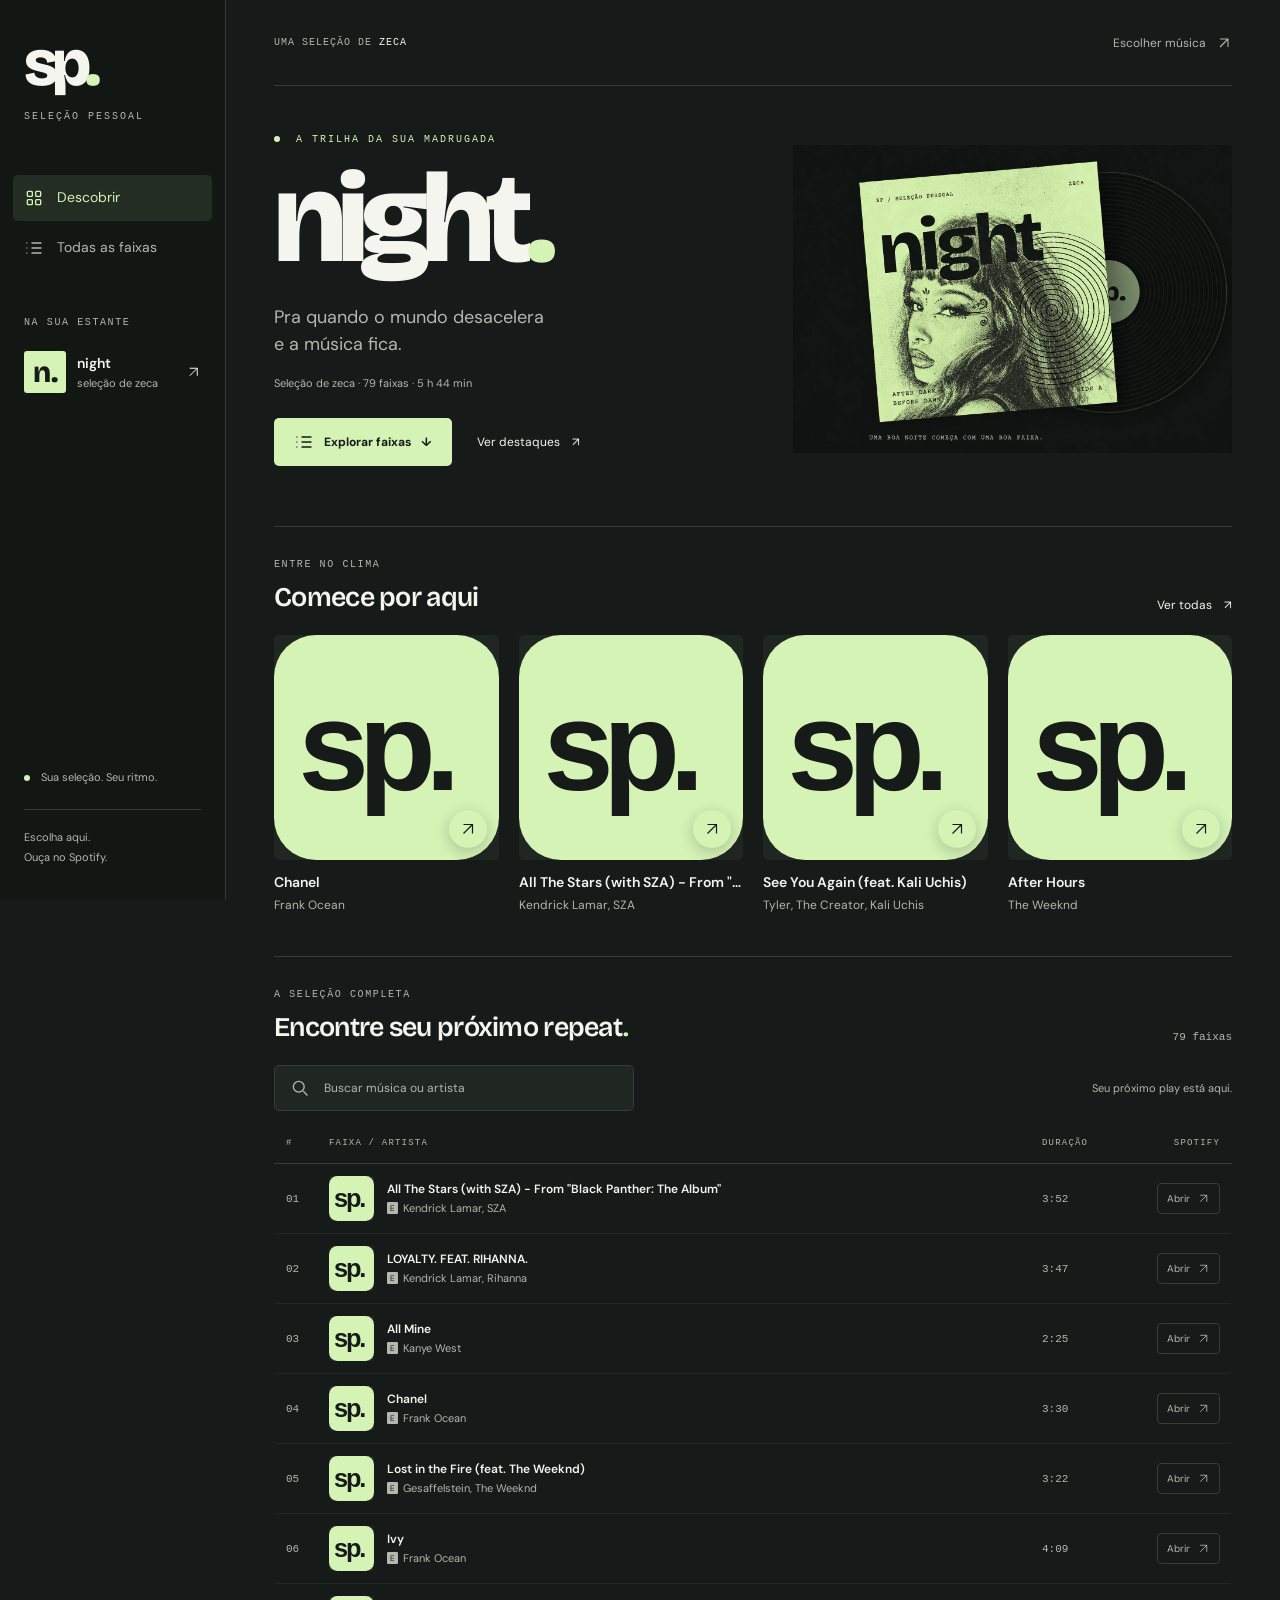
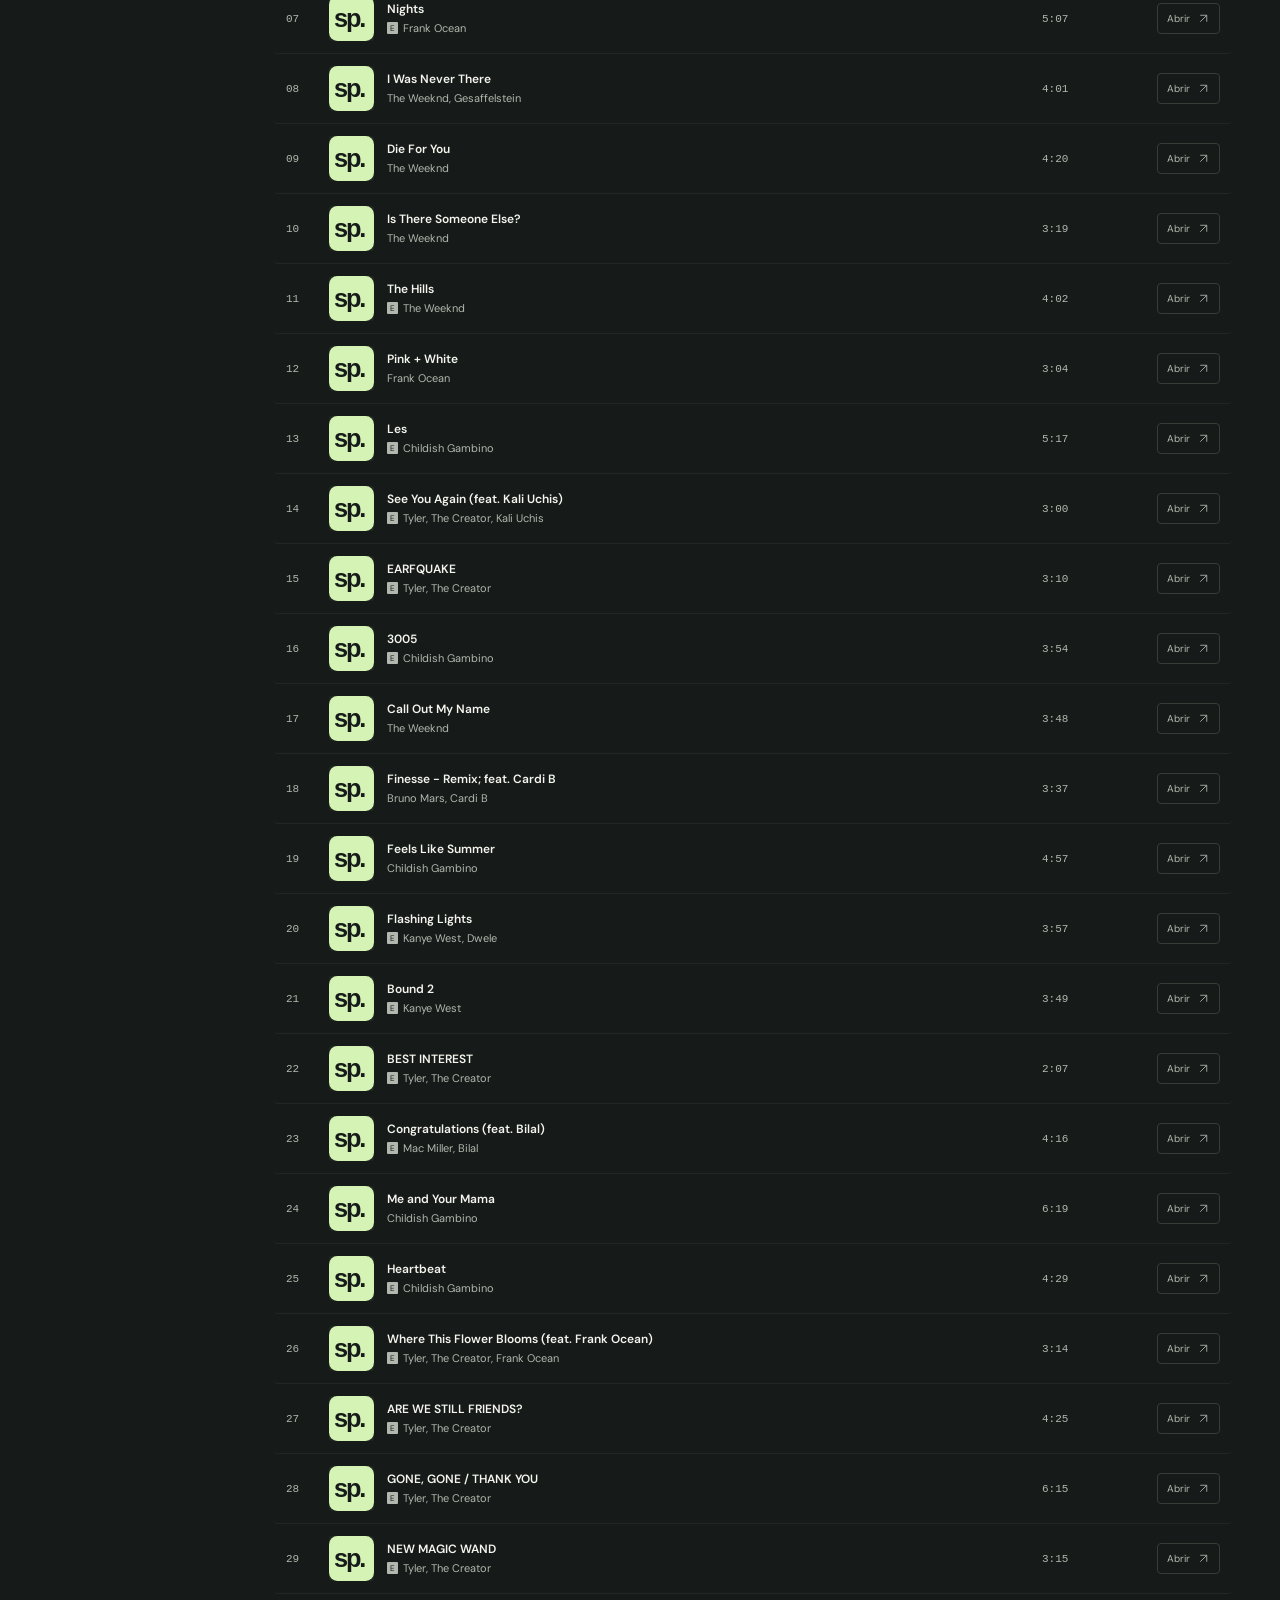
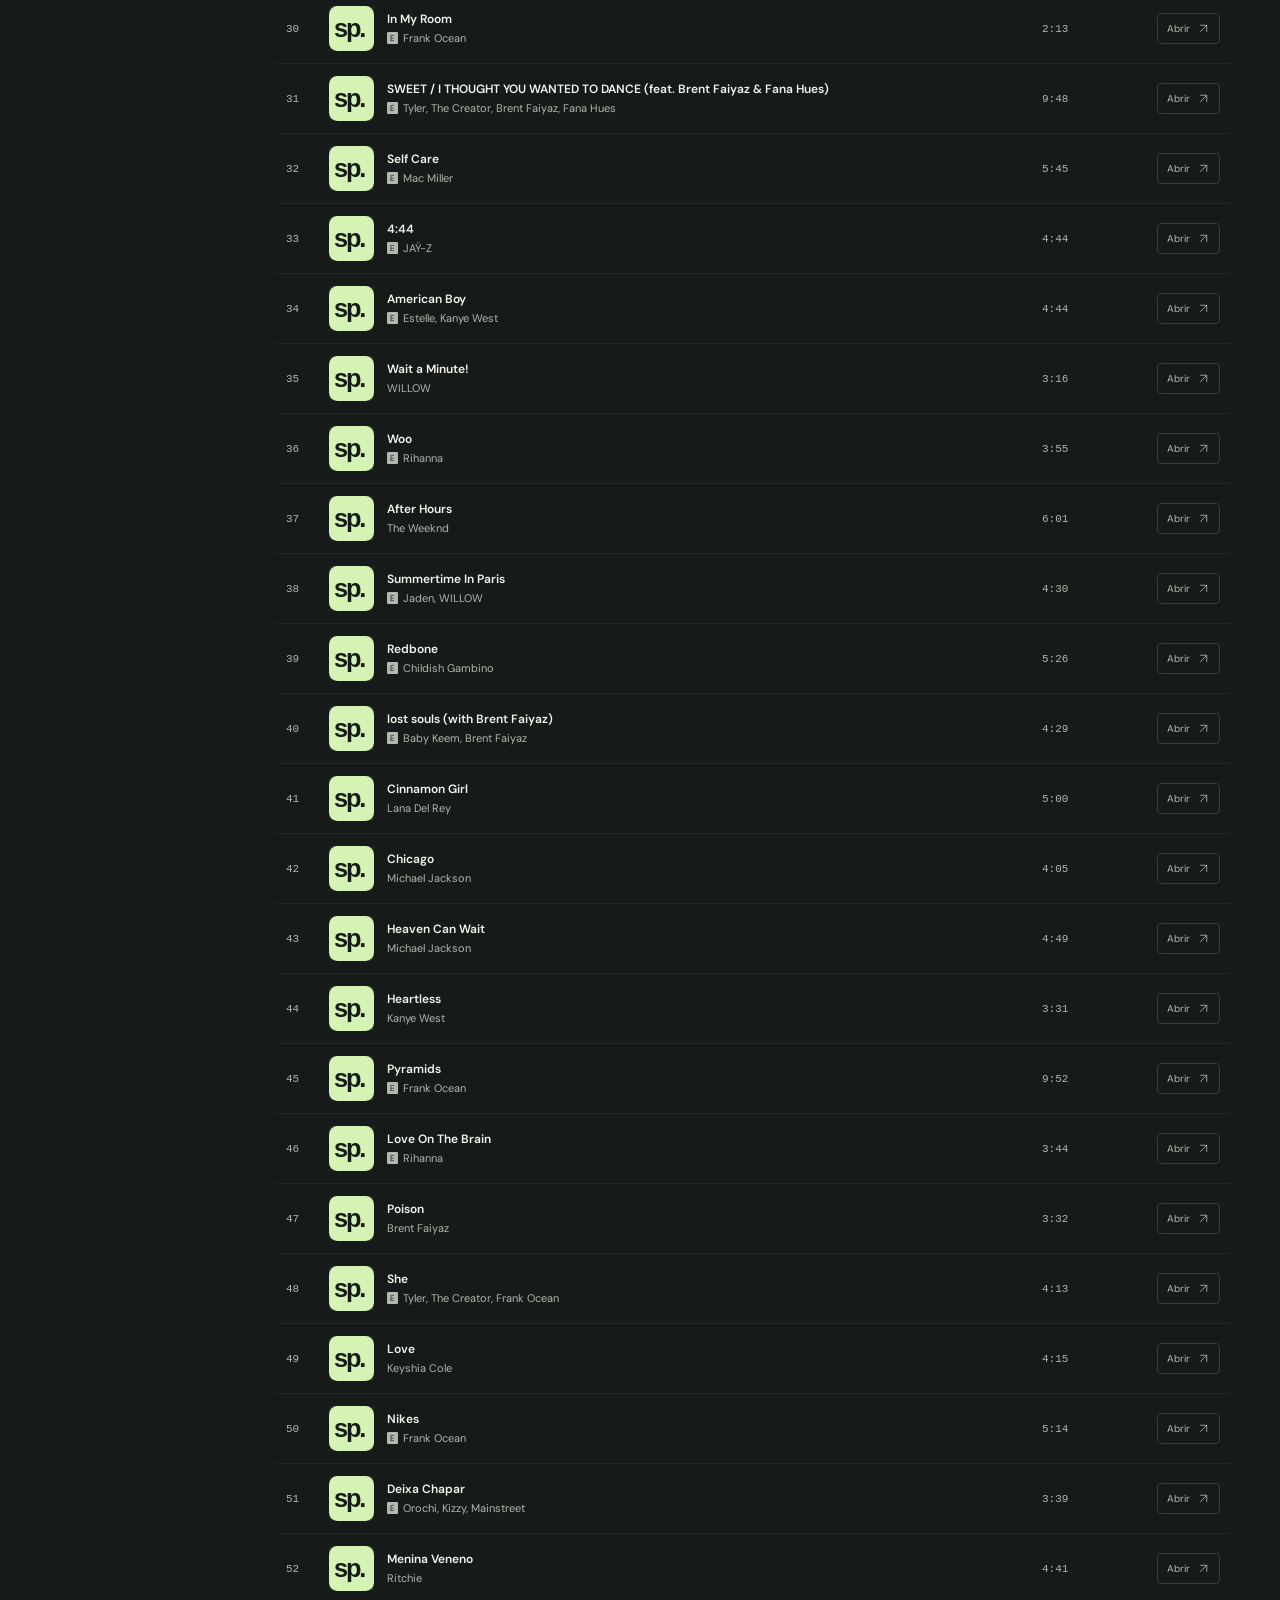
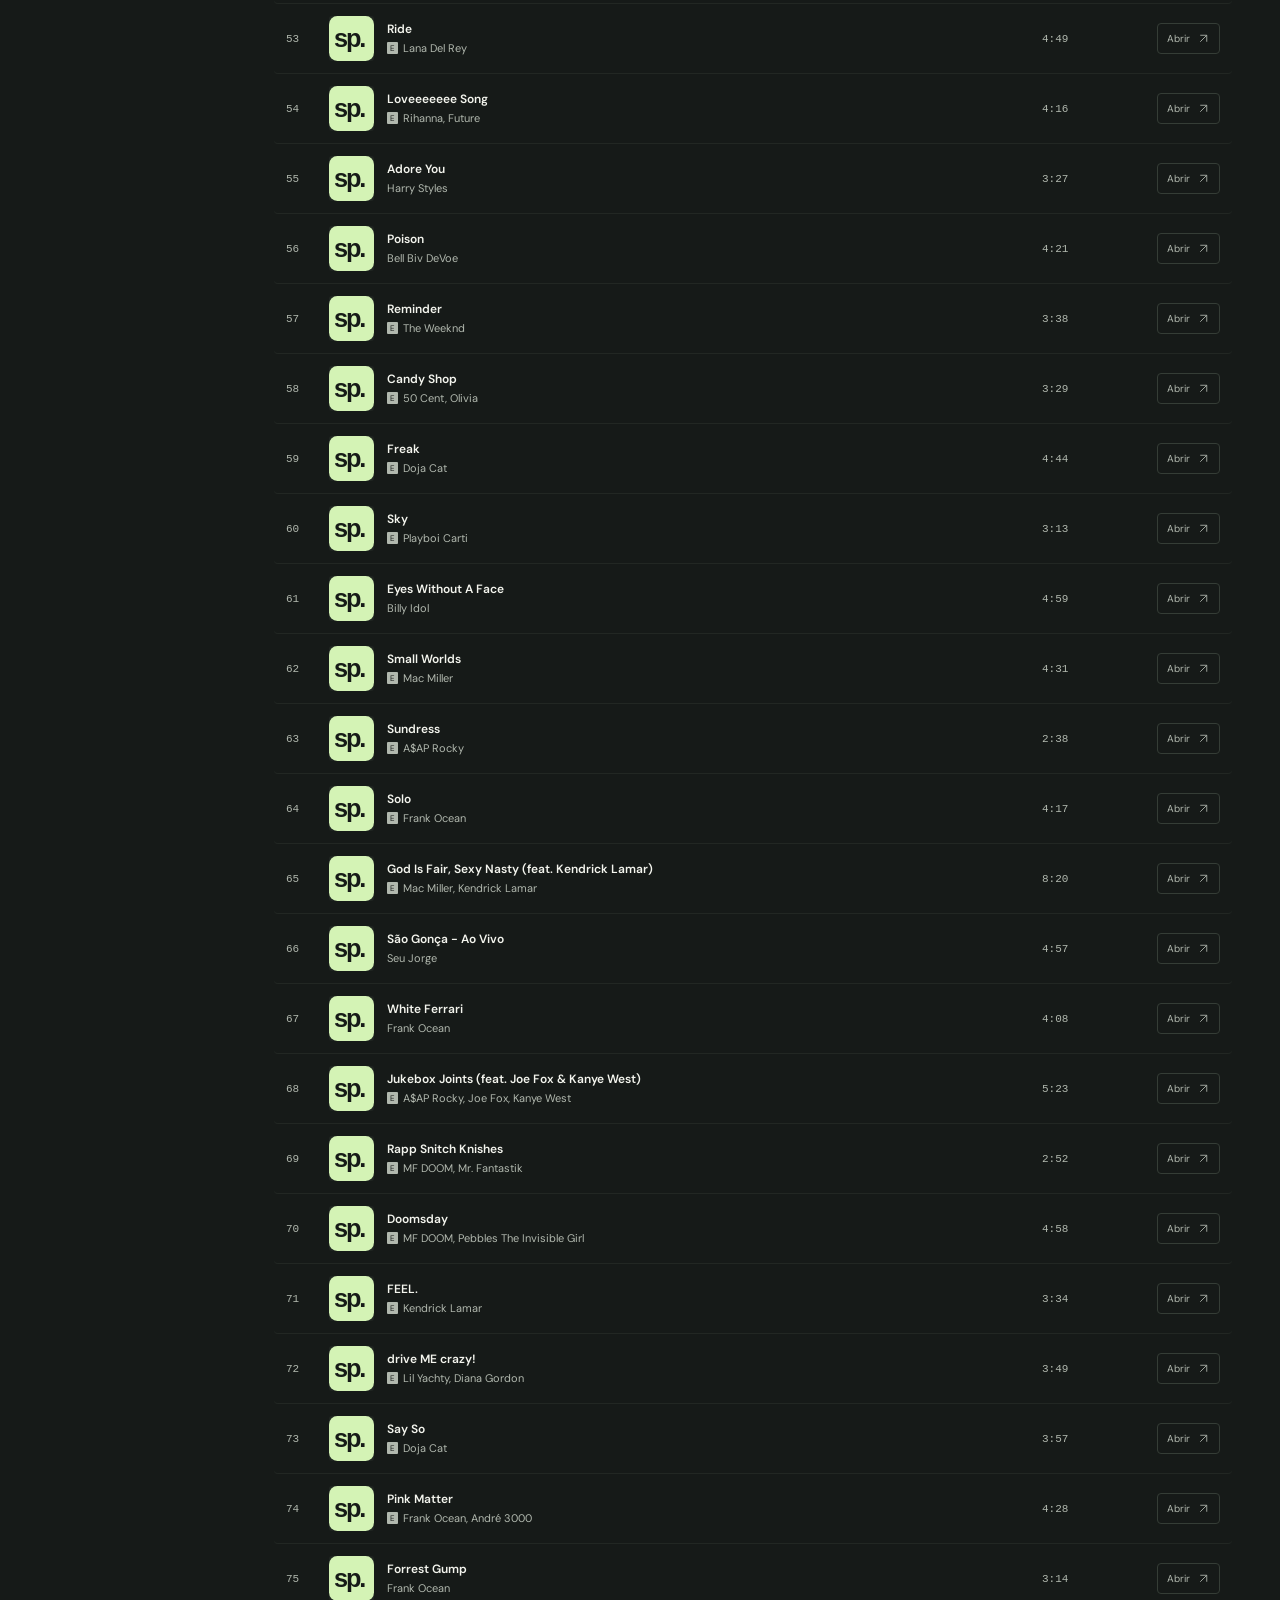
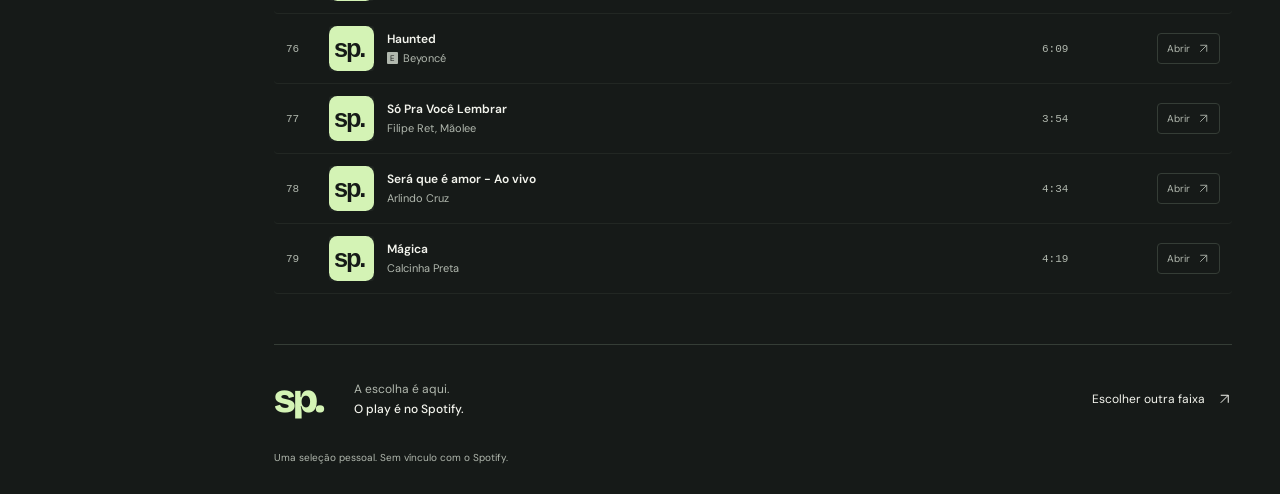
==== commit bd9c0a9a: "Use the portrait halftone cover artwork in the night hero" ====
--- a/index.html
+++ b/index.html
@@ -50,10 +50,8 @@
         <p class="selection-meta" id="selection-meta">Seleção de zeca <span>·</span> Seleção pessoal</p>
         <div class="hero-actions"><a class="button button-primary" href="#faixas"><svg><use href="#list"/></svg>Explorar faixas <span>↓</span></a><a class="text-link" href="#destaques">Ver destaques <span>↗</span></a></div>
       </div>
-      <div class="hero-art" aria-label="Capa autoral da seleção night, ao lado de um disco de vinil" role="img">
-        <div class="vinyl"><span class="vinyl-label">sp.</span></div>
-        <div class="sleeve"><div class="sleeve-top"><span>SP / SELEÇÃO PESSOAL</span><span>ZECA</span></div><div class="sleeve-word">night</div><div class="sleeve-moon"></div><div class="sleeve-bottom"><span>AFTER DARK<br>BEFORE DAWN</span><span>SIDE A<br>↗</span></div></div>
-        <span class="art-caption">UMA BOA NOITE COMEÇA COM UMA BOA FAIXA.</span>
+      <div class="hero-art hero-art--photo">
+        <img class="cover-art-image" src="assets/night-cover.webp" width="1500" height="1049" alt="Capa night com retrato em retícula verde, tipografia preta e disco de vinil" fetchpriority="high" decoding="async">
       </div>
     </section>
 
--- a/styles.css
+++ b/styles.css
@@ -7,4 +7,6 @@
 @media(max-width:1150px){.sidebar{width:185px;padding:28px 20px}main{margin-left:185px;padding:0 30px}.hero{gap:18px}.hero-art{max-width:310px;height:280px}.sleeve,.vinyl{width:225px;height:225px}.sleeve{padding:16px}.sleeve-word{font-size:64px}.sleeve-moon{width:140px;height:140px;top:80px}.sleeve-bottom{bottom:16px;left:16px;right:16px}.sleeve-top{font-size:6px}.hero-actions{gap:16px}.text-link{font-size:11px}.highlight-grid{gap:16px}.search-note{display:none}.hero-description{font-size:16px}}
 @media(max-width:900px){.sidebar{width:76px;padding:24px 14px;align-items:center}.brand{font-size:44px;letter-spacing:-4px}.brand-caption,.library,.sidebar-bottom{display:none}.sidebar nav{margin-top:45px;width:100%}.nav-link{font-size:0;justify-content:center;margin:8px 0;padding:13px 8px}.nav-link svg{width:21px;height:21px}.nav-link{gap:0}main{margin-left:76px;padding:0 28px}.hero h1{font-size:100px;letter-spacing:-6px}.hero-art{max-width:280px}.sleeve,.vinyl{width:205px;height:205px}.sleeve-word{font-size:61px;margin-top:28px}.sleeve-moon{width:120px;height:120px}.sleeve-top span:last-child{display:none}.hero-actions{flex-wrap:wrap;gap:18px}.hero{min-height:400px}.track-heading h2{font-size:24px}.art-caption{font-size:6px;bottom:10px}}
 @media(max-width:650px){html{scroll-padding-top:20px}.sidebar{position:relative;width:100%;height:69px;padding:12px 22px;flex-direction:row;justify-content:space-between;border-right:0;border-bottom:1px solid var(--line)}.brand{font-size:43px}.sidebar nav{display:flex;width:auto;margin:0;gap:8px}.nav-link{font-size:11px;padding:8px 10px;margin:0;gap:7px}.nav-link svg{width:15px;height:15px}.nav-link:first-child{background:transparent;color:var(--muted)}main{margin:0;padding:0 22px}.topbar{height:57px;font-size:8px}.topbar a{font-size:10px}.topbar svg{width:13px}.hero{padding:34px 0 30px;display:flex;flex-direction:column;gap:28px;align-items:stretch}.eyebrow{font-size:8px;margin-bottom:14px}.hero h1{font-size:112px;letter-spacing:-7px;margin:0 0 18px}.hero-description{font-size:16px;margin-bottom:15px}.hero-description br{display:none}.selection-meta{font-size:10px}.hero-actions{margin-top:24px;flex-wrap:nowrap;gap:20px}.button{padding:12px 16px;font-size:11px;min-height:45px}.button-arrow{margin-left:0}.hero-art{width:100%;height:230px;max-width:340px;align-self:center;margin-top:0}.sleeve,.vinyl{width:195px;height:195px}.sleeve{margin-left:14px}.sleeve-word{font-size:58px}.vinyl{right:15px}.sleeve-bottom{font-size:7px}.art-caption{left:14px;bottom:-2px;font-size:6px}.highlights{padding:25px 0 30px}.section-heading{margin-bottom:19px}h2{font-size:24px}.label{font-size:8px;letter-spacing:1.3px}.highlight-grid{grid-template-columns:repeat(2,minmax(0,1fr));column-gap:16px;row-gap:24px}.highlight-card h3{font-size:12px;margin-top:10px}.highlight-card p{font-size:10px}.card-open{width:30px;height:30px;right:9px;bottom:9px}.card-open svg{width:15px}.track-heading{align-items:center}.track-heading h2{font-size:25px;max-width:230px;line-height:1.15}.track-count{font-size:10px}.tracks-section{padding:27px 0 35px}.search-input{width:100%;padding:13px}.search-bar{margin-bottom:22px}.table-head,.track-row{grid-template-columns:17px minmax(0,1fr) 27px;gap:9px}.table-head{padding:0 0 11px;font-size:8px}.table-head span:nth-child(3),.track-duration{display:none}.table-head span:last-child{font-size:0}.table-head span:last-child:after{content:'↗';font-size:13px}.track-row{padding:10px 0;min-height:65px}.track-info{gap:10px}.track-info img{width:40px;height:40px}.track-title{font-size:11px}.track-artist{font-size:10px}.track-number{font-size:10px}.track-open{border:0;padding:5px;font-size:0;gap:0}.track-open svg{width:17px;height:17px;color:var(--accent)}footer{grid-template-columns:45px 1fr;gap:15px;padding:25px 0}footer .text-link{grid-column:1/-1;margin-top:9px}footer small{font-size:9px}.search-note{display:none}}
+.hero-art--photo{height:auto;max-width:480px;display:block}.cover-art-image{display:block;width:100%;height:auto}
+@media(max-width:650px){.hero-art--photo{height:auto;max-width:390px;margin-top:0}}
 @media(prefers-reduced-motion:reduce){html{scroll-behavior:auto}*,*::before,*::after{transition:none!important;animation:none!important}}
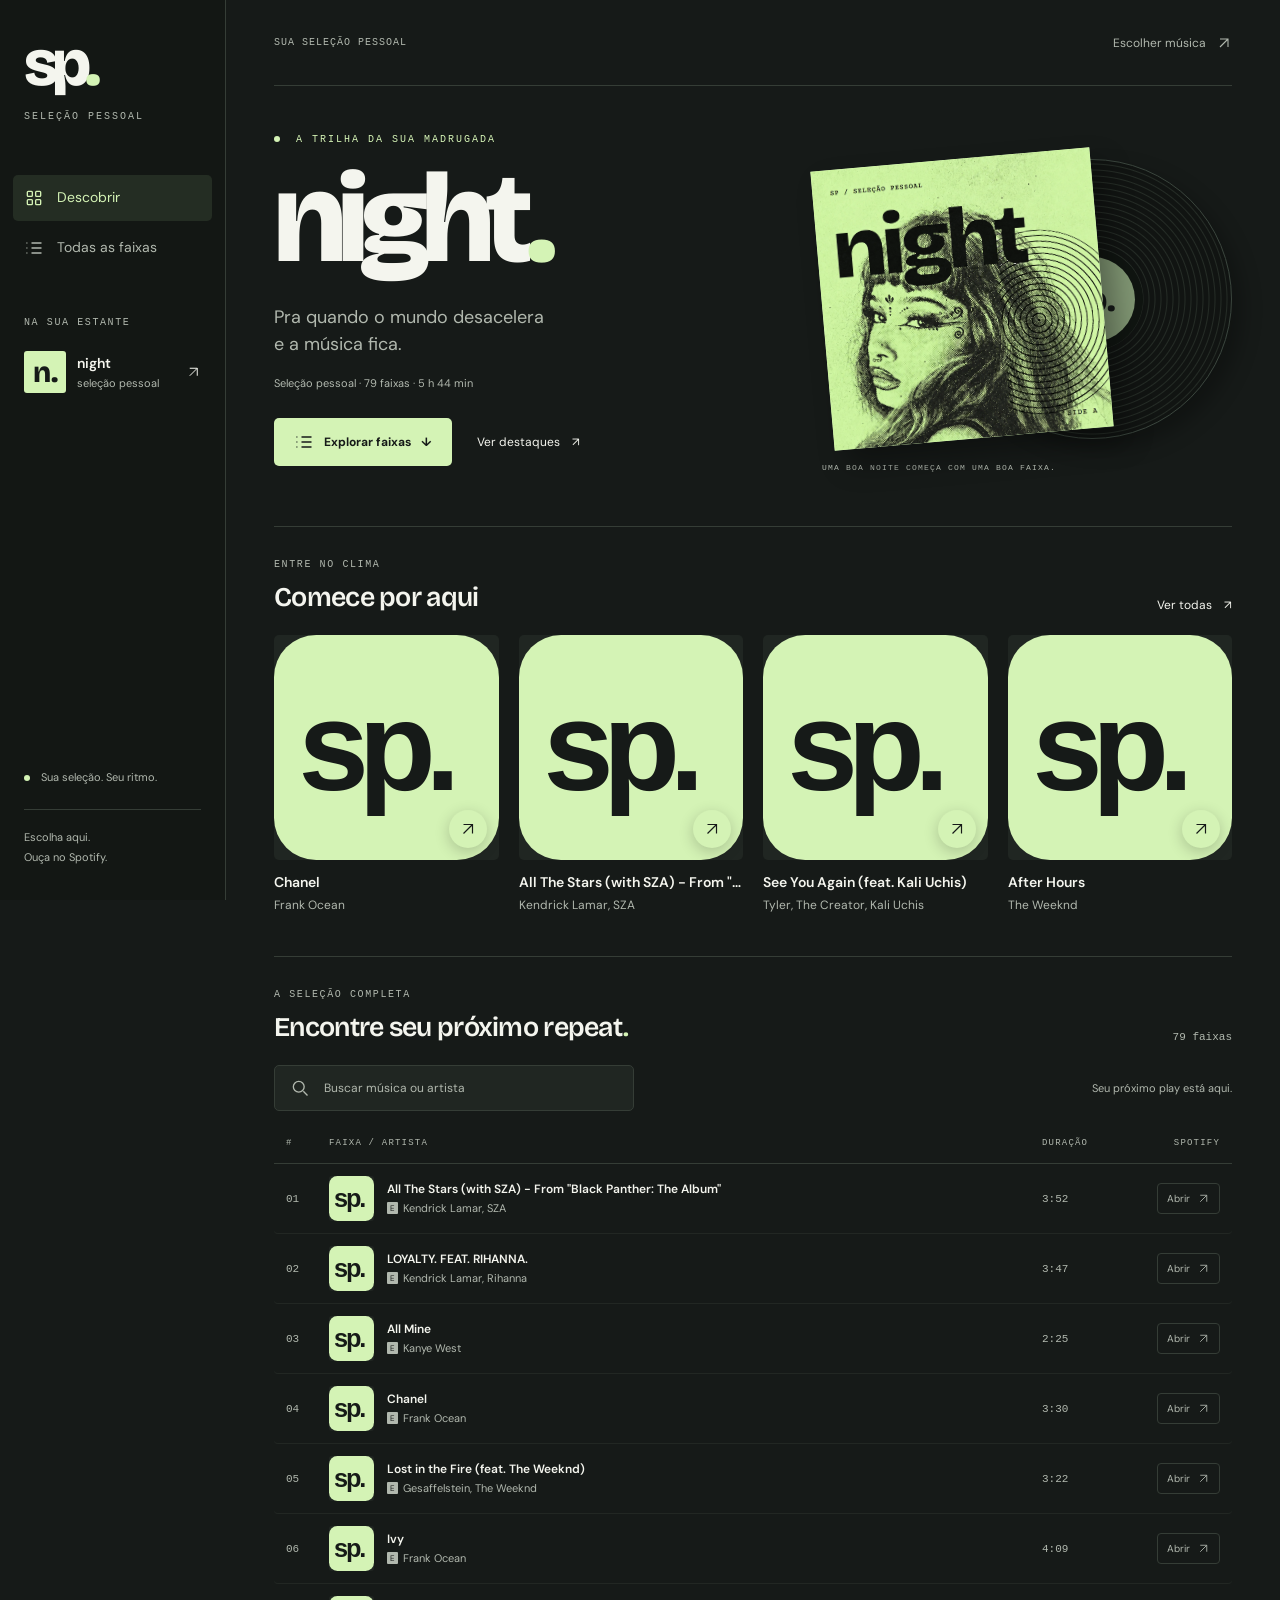
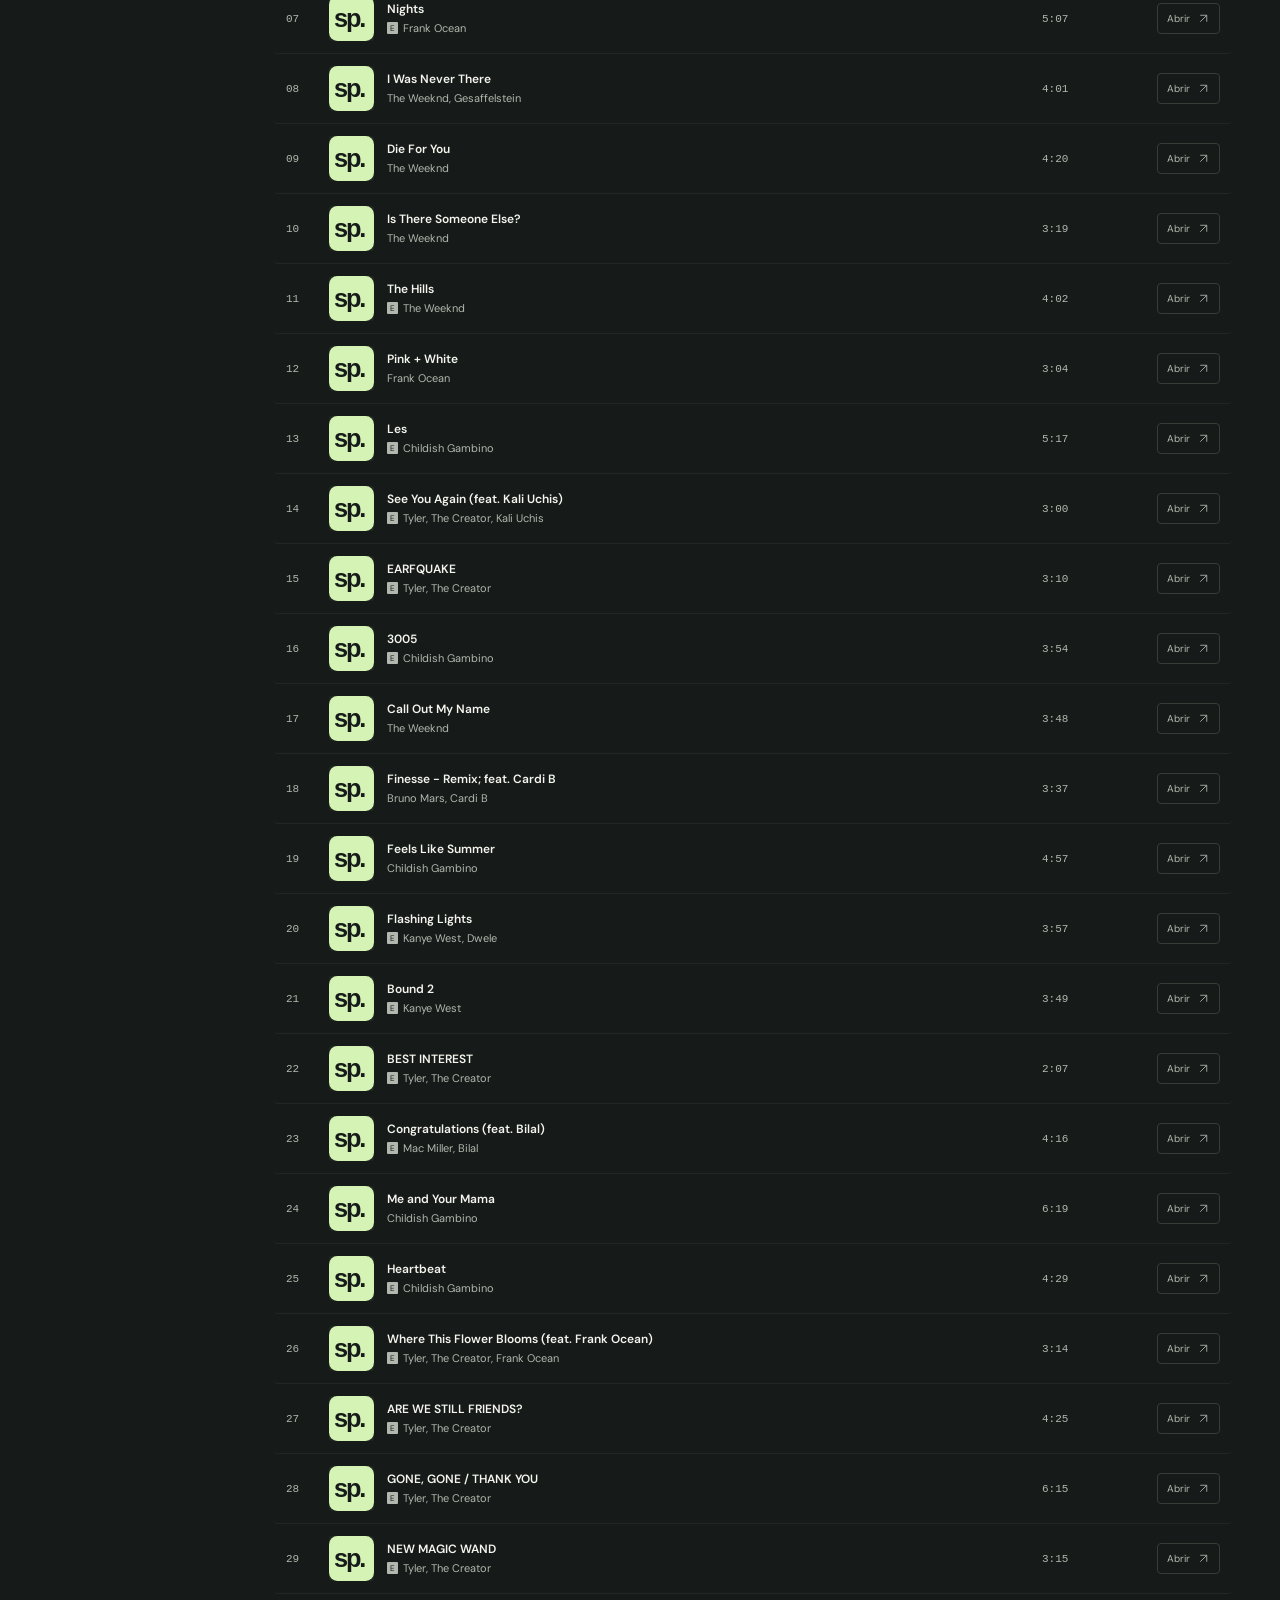
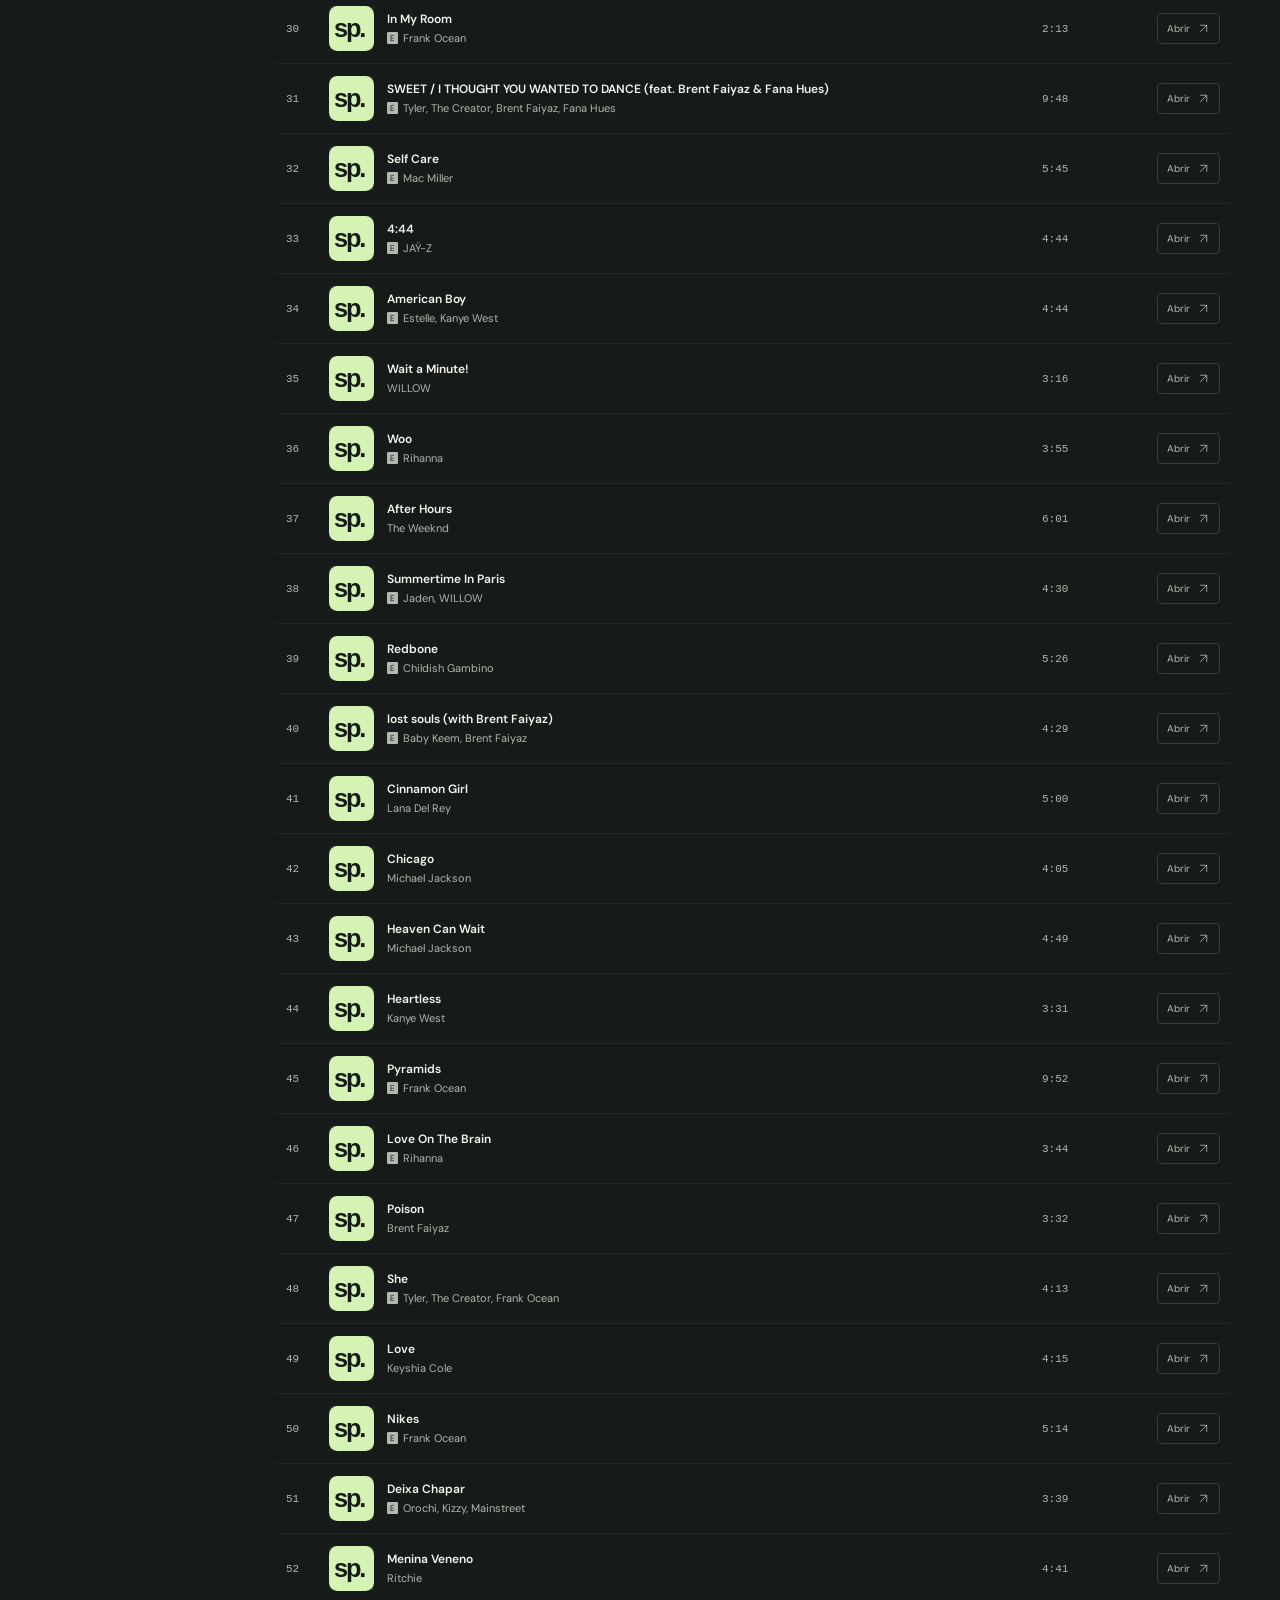
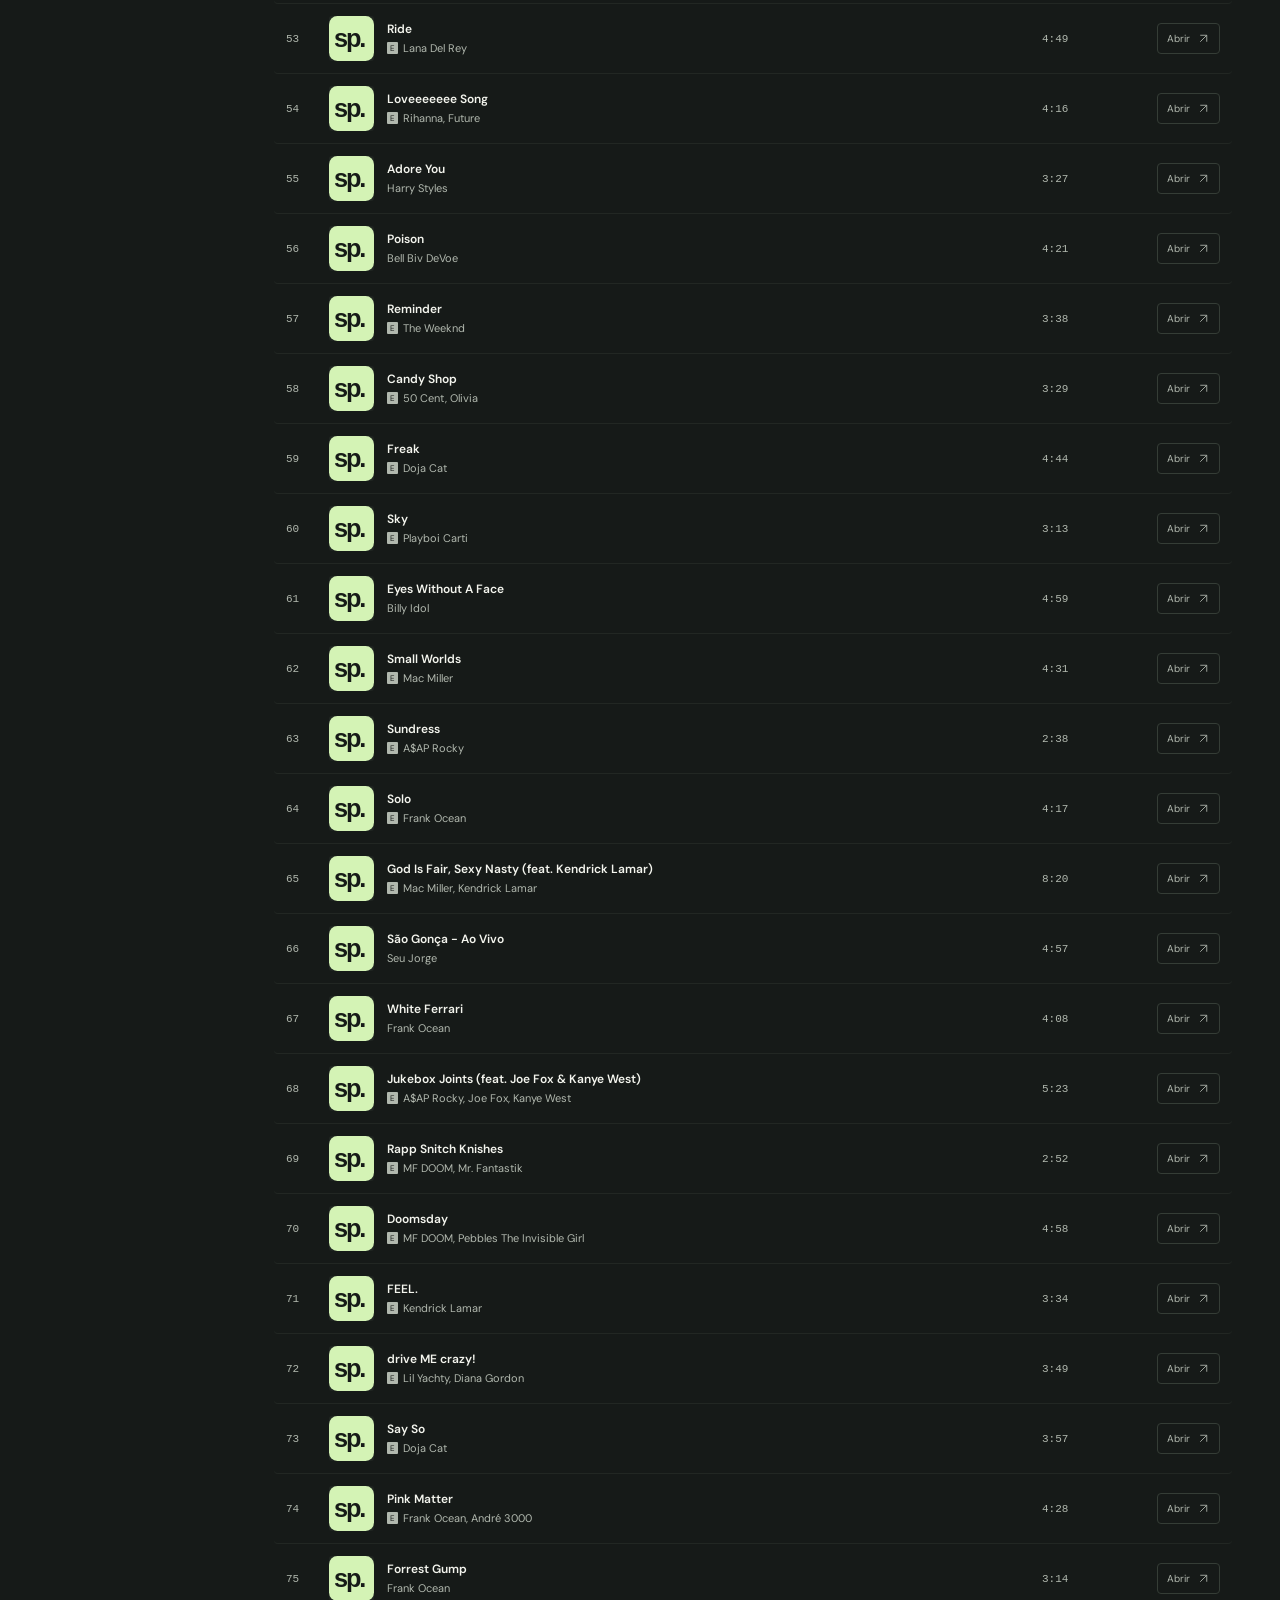
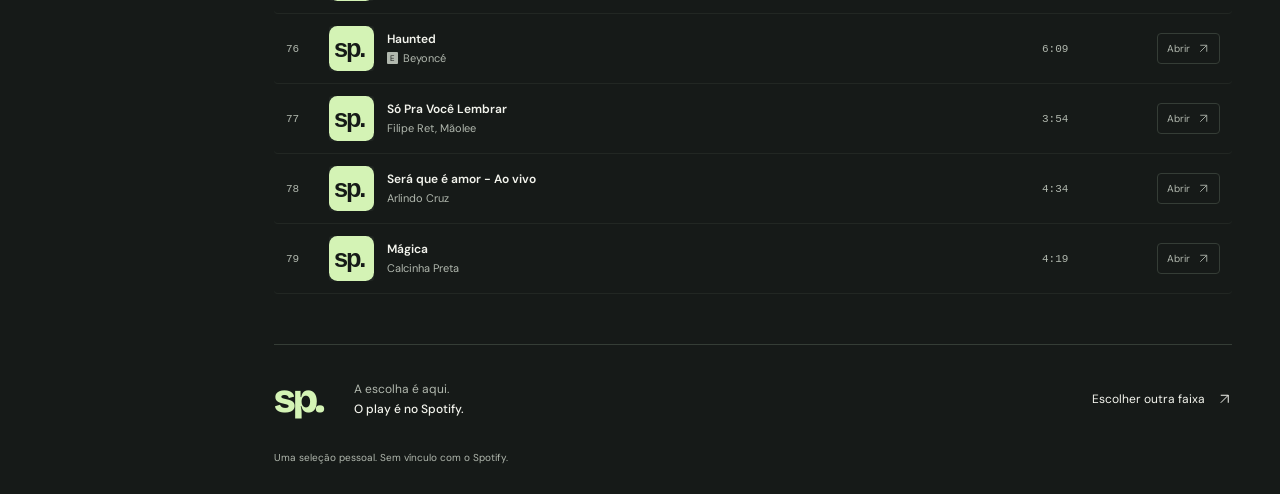
==== commit 04c65577: "Use square cover art and remove personal credit and cover slogans" ====
--- a/index.html
+++ b/index.html
@@ -4,15 +4,15 @@
   <meta charset="utf-8">
   <meta name="viewport" content="width=device-width, initial-scale=1">
   <meta name="theme-color" content="#161a18">
-  <meta name="description" content="night, uma seleção de zeca. Encontre sua próxima música e abra direto no Spotify.">
+  <meta name="description" content="night, uma seleção pessoal. Encontre sua próxima música e abra direto no Spotify.">
   <title>night — SP / seleção pessoal</title>
   <link rel="icon" href="assets/favicon.svg" type="image/svg+xml">
   <link rel="preconnect" href="https://fonts.googleapis.com">
   <link rel="preconnect" href="https://fonts.gstatic.com" crossorigin>
   <link href="https://fonts.googleapis.com/css2?family=Bricolage+Grotesque:wght@500;600;700;800&family=DM+Sans:wght@400;500;600;700&display=swap" rel="stylesheet">
-  <link rel="stylesheet" href="styles.css">
+  <link rel="stylesheet" href="styles.css?v=album-cover-3">
   <script src="catalog.js" defer></script>
-  <script src="app.js" defer></script>
+  <script src="app.js?v=selection-2" defer></script>
 </head>
 <body id="inicio">
   <a class="skip" href="#conteudo">Pular para o conteúdo</a>
@@ -34,24 +34,26 @@
     <div class="library">
       <p class="label">NA SUA ESTANTE</p>
       <a class="library-item" href="#faixas">
-        <div class="mini-cover" aria-hidden="true">n.</div><span><strong>night</strong><small>seleção de zeca</small></span><svg><use href="#arrow"/></svg>
+        <div class="mini-cover" aria-hidden="true">n.</div><span><strong>night</strong><small>seleção pessoal</small></span><svg><use href="#arrow"/></svg>
       </a>
     </div>
     <div class="sidebar-bottom"><span class="status-dot"></span> Sua seleção. Seu ritmo.<p>Escolha aqui.<br>Ouça no Spotify.</p></div>
   </aside>
 
   <main id="conteudo">
-    <header class="topbar"><span>UMA SELEÇÃO DE <strong>ZECA</strong></span><a href="#faixas">Escolher música <svg><use href="#arrow"/></svg></a></header>
+    <header class="topbar"><span>SUA SELEÇÃO PESSOAL</span><a href="#faixas">Escolher música <svg><use href="#arrow"/></svg></a></header>
     <section class="hero" aria-labelledby="selection-title">
       <div class="hero-copy">
         <p class="eyebrow"><span class="status-dot"></span> A TRILHA DA SUA MADRUGADA</p>
         <h1 id="selection-title">night<span>.</span></h1>
         <p class="hero-description">Pra quando o mundo desacelera<br>e a música fica.</p>
-        <p class="selection-meta" id="selection-meta">Seleção de zeca <span>·</span> Seleção pessoal</p>
+        <p class="selection-meta" id="selection-meta">Seleção pessoal</p>
         <div class="hero-actions"><a class="button button-primary" href="#faixas"><svg><use href="#list"/></svg>Explorar faixas <span>↓</span></a><a class="text-link" href="#destaques">Ver destaques <span>↗</span></a></div>
       </div>
-      <div class="hero-art hero-art--photo">
-        <img class="cover-art-image" src="assets/night-cover.webp" width="1500" height="1049" alt="Capa night com retrato em retícula verde, tipografia preta e disco de vinil" fetchpriority="high" decoding="async">
+      <div class="hero-art">
+        <div class="vinyl" aria-hidden="true"><span class="vinyl-label">sp.</span></div>
+        <div class="sleeve sleeve--photo"><img class="album-cover-image" src="assets/night-album-clean.webp" width="1254" height="1254" alt="Capa night com retrato em retícula verde, tipografia preta e círculos impressos" fetchpriority="high" decoding="async"></div>
+        <span class="art-caption">UMA BOA NOITE COMEÇA COM UMA BOA FAIXA.</span>
       </div>
     </section>
 
--- a/styles.css
+++ b/styles.css
@@ -7,6 +7,5 @@
 @media(max-width:1150px){.sidebar{width:185px;padding:28px 20px}main{margin-left:185px;padding:0 30px}.hero{gap:18px}.hero-art{max-width:310px;height:280px}.sleeve,.vinyl{width:225px;height:225px}.sleeve{padding:16px}.sleeve-word{font-size:64px}.sleeve-moon{width:140px;height:140px;top:80px}.sleeve-bottom{bottom:16px;left:16px;right:16px}.sleeve-top{font-size:6px}.hero-actions{gap:16px}.text-link{font-size:11px}.highlight-grid{gap:16px}.search-note{display:none}.hero-description{font-size:16px}}
 @media(max-width:900px){.sidebar{width:76px;padding:24px 14px;align-items:center}.brand{font-size:44px;letter-spacing:-4px}.brand-caption,.library,.sidebar-bottom{display:none}.sidebar nav{margin-top:45px;width:100%}.nav-link{font-size:0;justify-content:center;margin:8px 0;padding:13px 8px}.nav-link svg{width:21px;height:21px}.nav-link{gap:0}main{margin-left:76px;padding:0 28px}.hero h1{font-size:100px;letter-spacing:-6px}.hero-art{max-width:280px}.sleeve,.vinyl{width:205px;height:205px}.sleeve-word{font-size:61px;margin-top:28px}.sleeve-moon{width:120px;height:120px}.sleeve-top span:last-child{display:none}.hero-actions{flex-wrap:wrap;gap:18px}.hero{min-height:400px}.track-heading h2{font-size:24px}.art-caption{font-size:6px;bottom:10px}}
 @media(max-width:650px){html{scroll-padding-top:20px}.sidebar{position:relative;width:100%;height:69px;padding:12px 22px;flex-direction:row;justify-content:space-between;border-right:0;border-bottom:1px solid var(--line)}.brand{font-size:43px}.sidebar nav{display:flex;width:auto;margin:0;gap:8px}.nav-link{font-size:11px;padding:8px 10px;margin:0;gap:7px}.nav-link svg{width:15px;height:15px}.nav-link:first-child{background:transparent;color:var(--muted)}main{margin:0;padding:0 22px}.topbar{height:57px;font-size:8px}.topbar a{font-size:10px}.topbar svg{width:13px}.hero{padding:34px 0 30px;display:flex;flex-direction:column;gap:28px;align-items:stretch}.eyebrow{font-size:8px;margin-bottom:14px}.hero h1{font-size:112px;letter-spacing:-7px;margin:0 0 18px}.hero-description{font-size:16px;margin-bottom:15px}.hero-description br{display:none}.selection-meta{font-size:10px}.hero-actions{margin-top:24px;flex-wrap:nowrap;gap:20px}.button{padding:12px 16px;font-size:11px;min-height:45px}.button-arrow{margin-left:0}.hero-art{width:100%;height:230px;max-width:340px;align-self:center;margin-top:0}.sleeve,.vinyl{width:195px;height:195px}.sleeve{margin-left:14px}.sleeve-word{font-size:58px}.vinyl{right:15px}.sleeve-bottom{font-size:7px}.art-caption{left:14px;bottom:-2px;font-size:6px}.highlights{padding:25px 0 30px}.section-heading{margin-bottom:19px}h2{font-size:24px}.label{font-size:8px;letter-spacing:1.3px}.highlight-grid{grid-template-columns:repeat(2,minmax(0,1fr));column-gap:16px;row-gap:24px}.highlight-card h3{font-size:12px;margin-top:10px}.highlight-card p{font-size:10px}.card-open{width:30px;height:30px;right:9px;bottom:9px}.card-open svg{width:15px}.track-heading{align-items:center}.track-heading h2{font-size:25px;max-width:230px;line-height:1.15}.track-count{font-size:10px}.tracks-section{padding:27px 0 35px}.search-input{width:100%;padding:13px}.search-bar{margin-bottom:22px}.table-head,.track-row{grid-template-columns:17px minmax(0,1fr) 27px;gap:9px}.table-head{padding:0 0 11px;font-size:8px}.table-head span:nth-child(3),.track-duration{display:none}.table-head span:last-child{font-size:0}.table-head span:last-child:after{content:'↗';font-size:13px}.track-row{padding:10px 0;min-height:65px}.track-info{gap:10px}.track-info img{width:40px;height:40px}.track-title{font-size:11px}.track-artist{font-size:10px}.track-number{font-size:10px}.track-open{border:0;padding:5px;font-size:0;gap:0}.track-open svg{width:17px;height:17px;color:var(--accent)}footer{grid-template-columns:45px 1fr;gap:15px;padding:25px 0}footer .text-link{grid-column:1/-1;margin-top:9px}footer small{font-size:9px}.search-note{display:none}}
-.hero-art--photo{height:auto;max-width:480px;display:block}.cover-art-image{display:block;width:100%;height:auto}
-@media(max-width:650px){.hero-art--photo{height:auto;max-width:390px;margin-top:0}}
+.sleeve.sleeve--photo{padding:0}.album-cover-image{display:block;width:100%;height:100%;object-fit:cover}
 @media(prefers-reduced-motion:reduce){html{scroll-behavior:auto}*,*::before,*::after{transition:none!important;animation:none!important}}
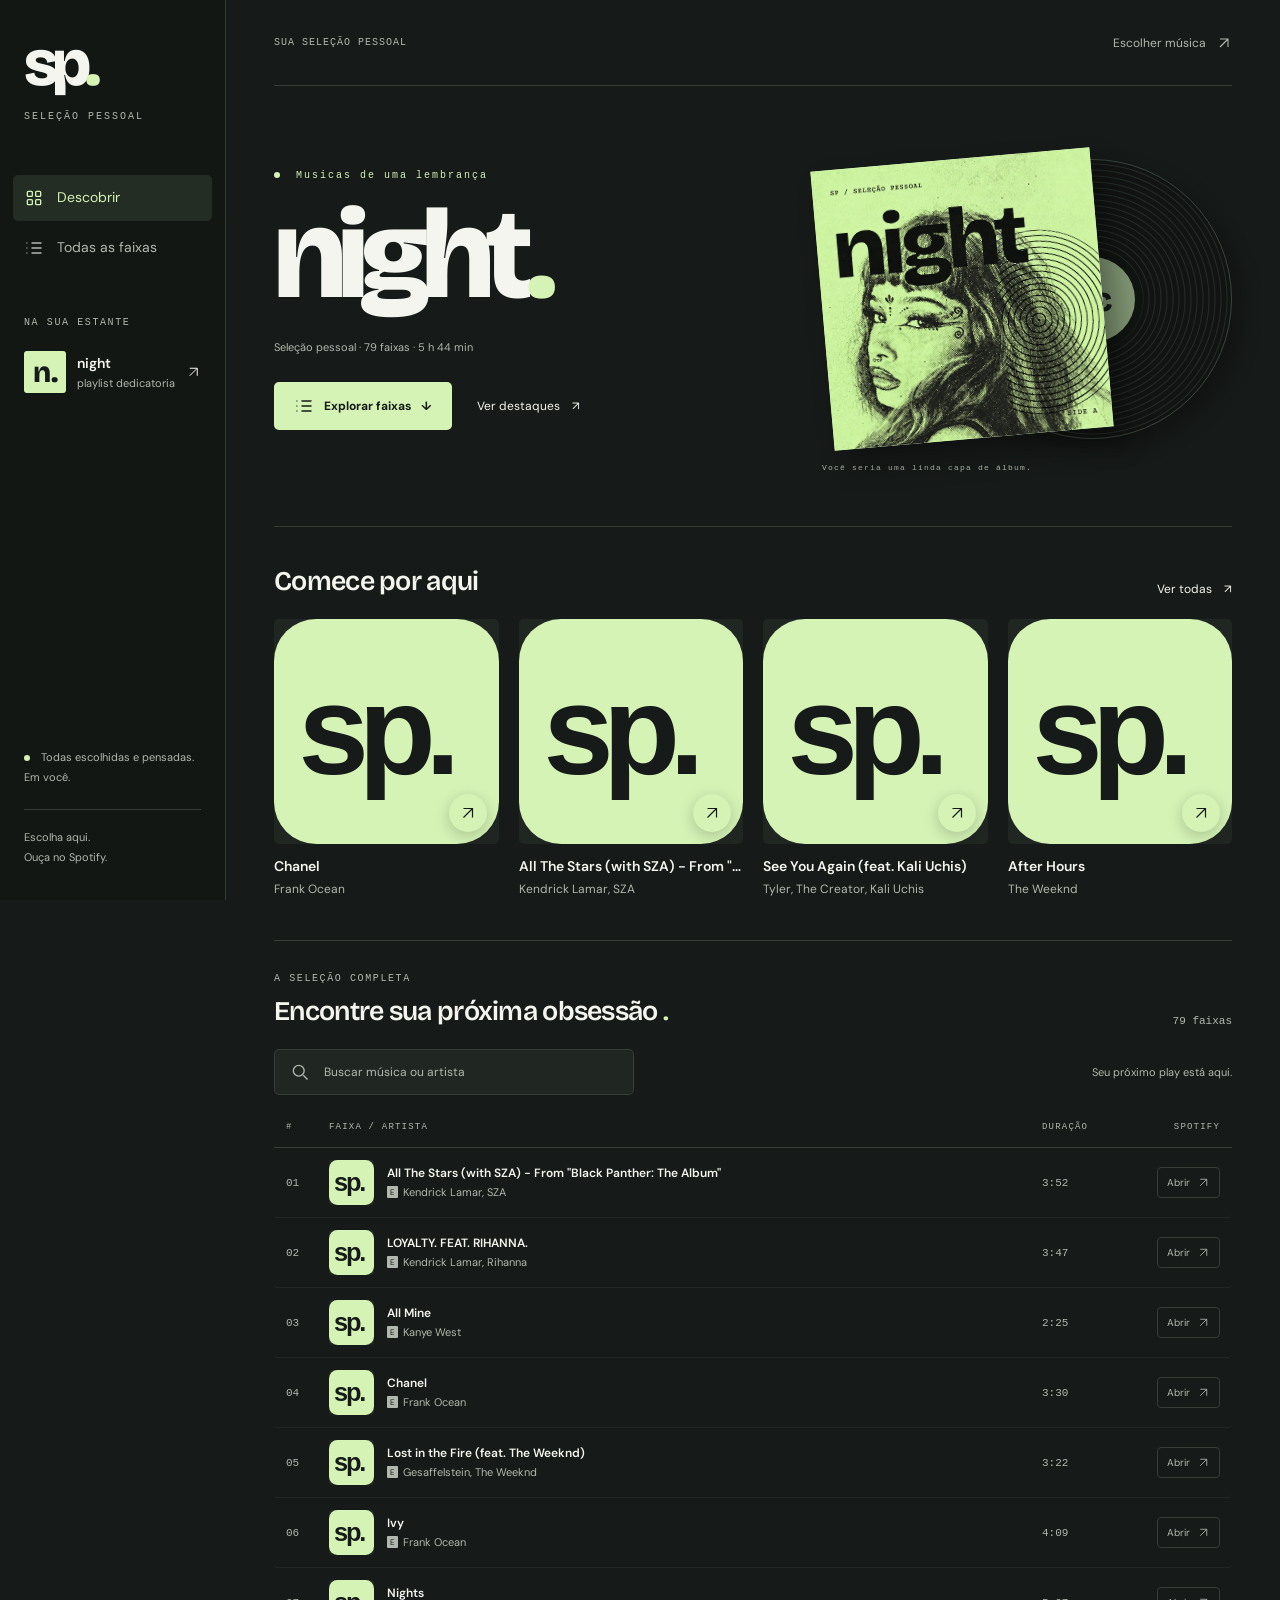
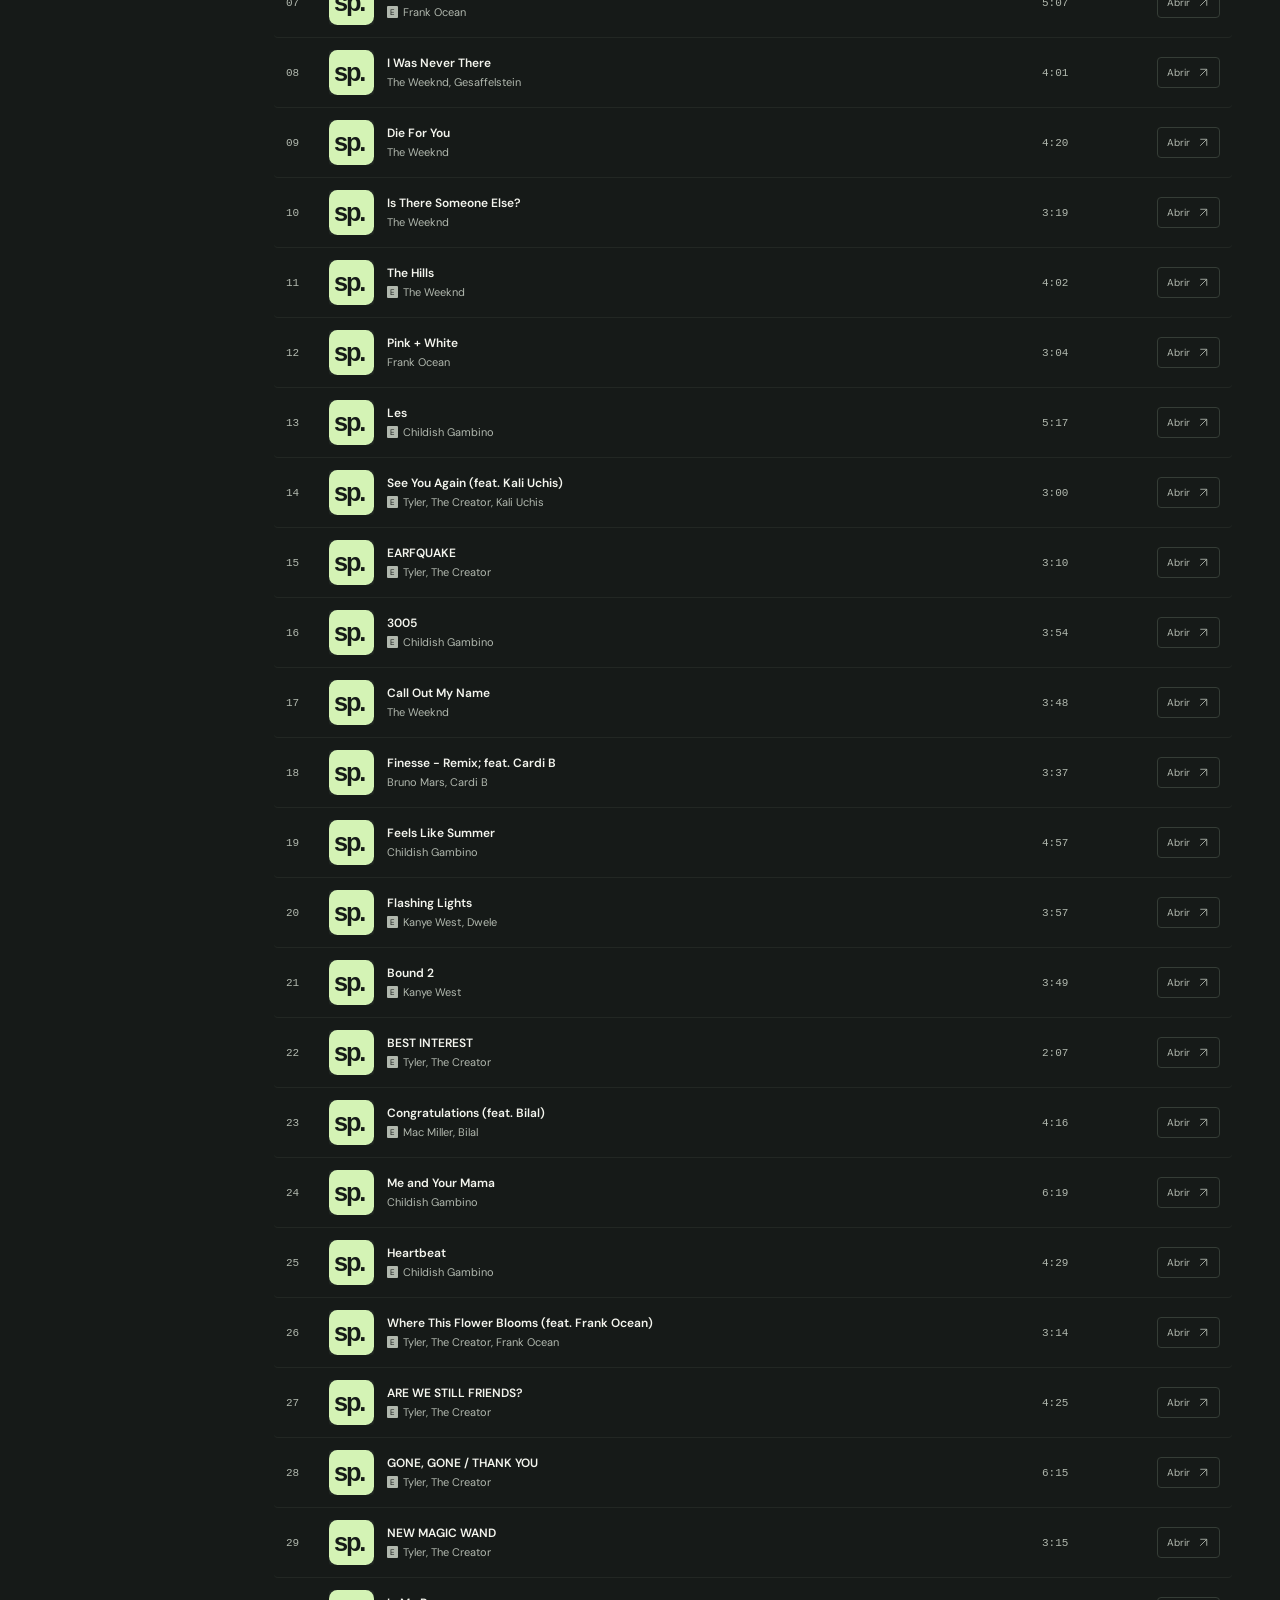
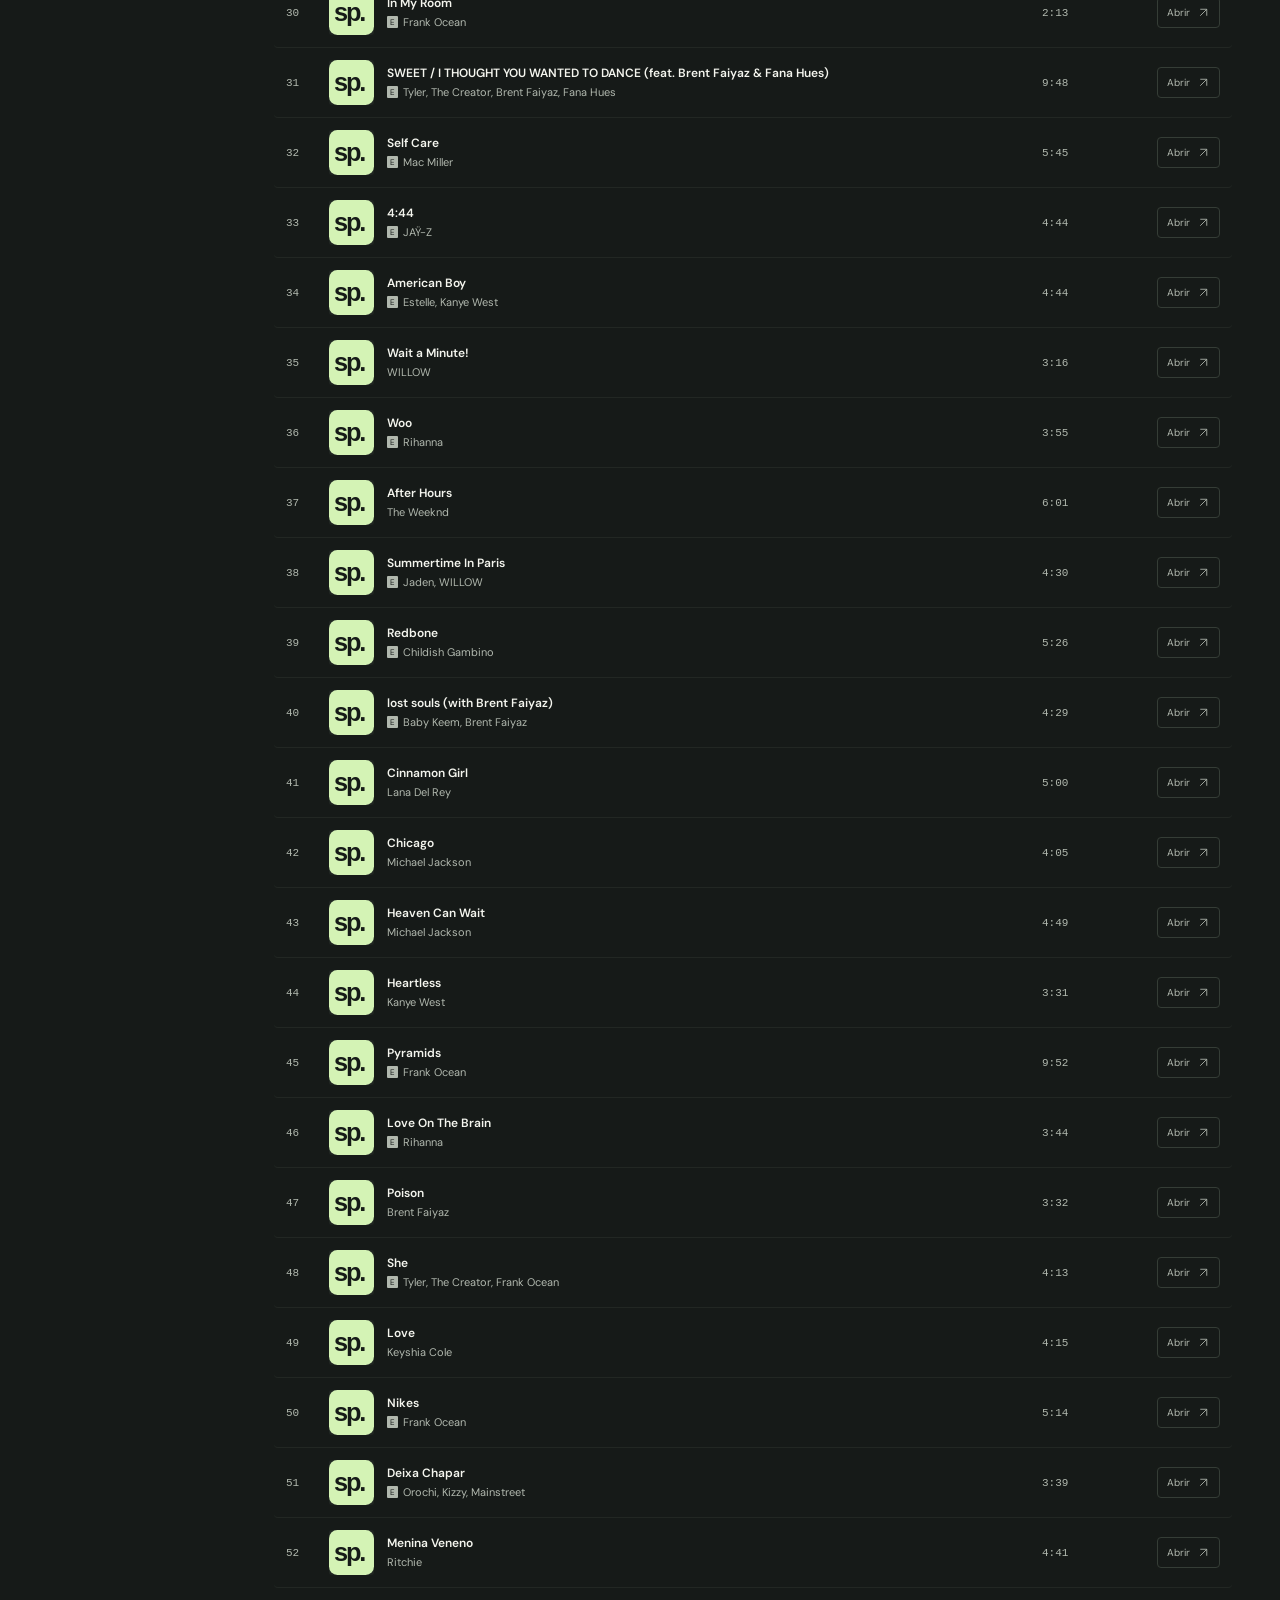
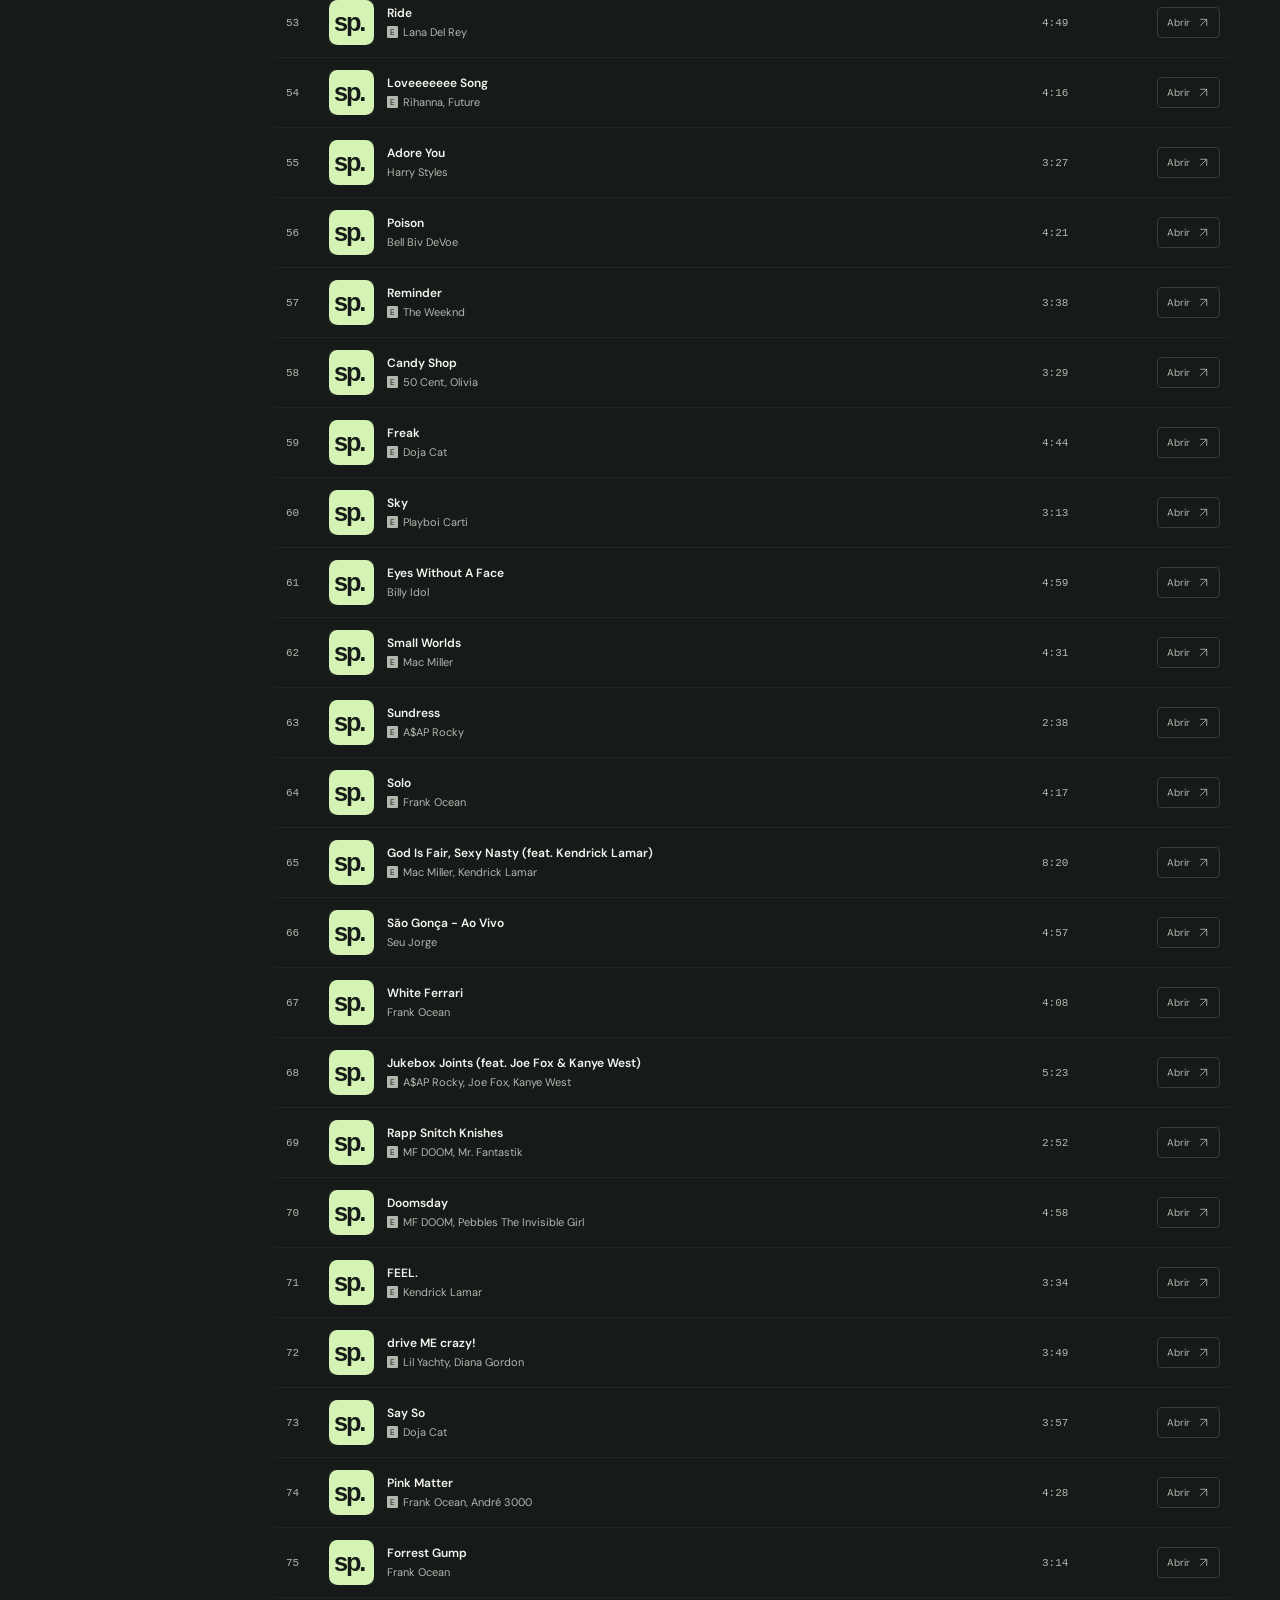
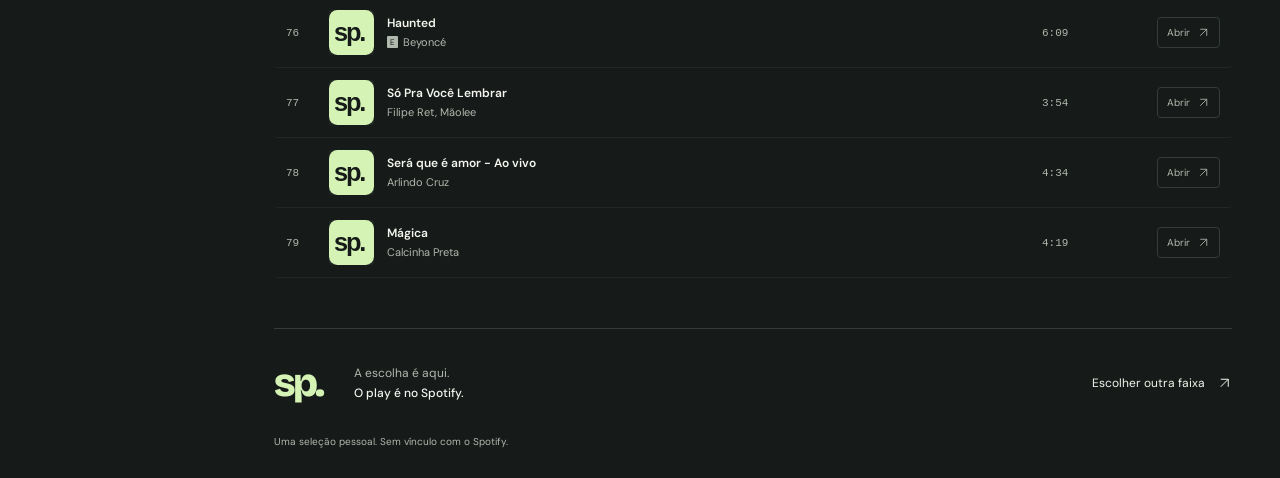
==== commit 0e3ed9ef: "ajustes" ====
--- a/index.html
+++ b/index.html
@@ -4,7 +4,7 @@
   <meta charset="utf-8">
   <meta name="viewport" content="width=device-width, initial-scale=1">
   <meta name="theme-color" content="#161a18">
-  <meta name="description" content="night, uma seleção pessoal. Encontre sua próxima música e abra direto no Spotify.">
+  <meta name="description" content="night, uma playlist dedicatoria. todas as faixas levam ao spotify.">
   <title>night — SP / seleção pessoal</title>
   <link rel="icon" href="assets/favicon.svg" type="image/svg+xml">
   <link rel="preconnect" href="https://fonts.googleapis.com">
@@ -34,36 +34,35 @@
     <div class="library">
       <p class="label">NA SUA ESTANTE</p>
       <a class="library-item" href="#faixas">
-        <div class="mini-cover" aria-hidden="true">n.</div><span><strong>night</strong><small>seleção pessoal</small></span><svg><use href="#arrow"/></svg>
+        <div class="mini-cover" aria-hidden="true">n.</div><span><strong>night</strong><small>playlist dedicatoria</small></span><svg><use href="#arrow"/></svg>
       </a>
     </div>
-    <div class="sidebar-bottom"><span class="status-dot"></span> Sua seleção. Seu ritmo.<p>Escolha aqui.<br>Ouça no Spotify.</p></div>
+    <div class="sidebar-bottom"><span class="status-dot"></span> Todas escolhidas e pensadas. Em você.<p>Escolha aqui.<br>Ouça no Spotify.</p></div>
   </aside>
 
   <main id="conteudo">
     <header class="topbar"><span>SUA SELEÇÃO PESSOAL</span><a href="#faixas">Escolher música <svg><use href="#arrow"/></svg></a></header>
     <section class="hero" aria-labelledby="selection-title">
       <div class="hero-copy">
-        <p class="eyebrow"><span class="status-dot"></span> A TRILHA DA SUA MADRUGADA</p>
+        <p class="eyebrow"><span class="status-dot"></span> Musicas de uma lembrança</p>
         <h1 id="selection-title">night<span>.</span></h1>
-        <p class="hero-description">Pra quando o mundo desacelera<br>e a música fica.</p>
-        <p class="selection-meta" id="selection-meta">Seleção pessoal</p>
+        <p class="selection-meta" id="selection-meta">Playlist dedicatoria</p>
         <div class="hero-actions"><a class="button button-primary" href="#faixas"><svg><use href="#list"/></svg>Explorar faixas <span>↓</span></a><a class="text-link" href="#destaques">Ver destaques <span>↗</span></a></div>
       </div>
       <div class="hero-art">
-        <div class="vinyl" aria-hidden="true"><span class="vinyl-label">sp.</span></div>
+        <div class="vinyl" aria-hidden="true"><span class="vinyl-label">ec</span></div>
         <div class="sleeve sleeve--photo"><img class="album-cover-image" src="assets/night-album-clean.webp" width="1254" height="1254" alt="Capa night com retrato em retícula verde, tipografia preta e círculos impressos" fetchpriority="high" decoding="async"></div>
-        <span class="art-caption">UMA BOA NOITE COMEÇA COM UMA BOA FAIXA.</span>
+        <span class="art-caption">Você seria uma linda capa de álbum.</span>
       </div>
     </section>
 
     <section id="destaques" class="highlights" aria-labelledby="highlights-title">
-      <div class="section-heading"><div><p class="label">ENTRE NO CLIMA</p><h2 id="highlights-title">Comece por aqui</h2></div><a class="text-link" href="#faixas">Ver todas <span>↗</span></a></div>
+      <div class="section-heading"><div><p class="label"></p><h2 id="highlights-title">Comece por aqui</h2></div><a class="text-link" href="#faixas">Ver todas <span>↗</span></a></div>
       <div id="highlights" class="highlight-grid" aria-busy="true"><p class="loading">Carregando destaques…</p></div>
     </section>
 
     <section id="faixas" class="tracks-section" aria-labelledby="tracks-title">
-      <div class="section-heading track-heading"><div><p class="label">A SELEÇÃO COMPLETA</p><h2 id="tracks-title">Encontre seu próximo repeat<span>.</span></h2></div><span id="total" class="track-count"></span></div>
+      <div class="section-heading track-heading"><div><p class="label">A SELEÇÃO COMPLETA</p><h2 id="tracks-title">Encontre sua próxima obsessão <span>.</span></h2></div><span id="total" class="track-count"></span></div>
       <div class="search-bar"><label class="search-input"><svg><use href="#search"/></svg><span class="sr-only">Buscar música ou artista</span><input id="search-input" type="search" placeholder="Buscar música ou artista" autocomplete="off" disabled></label><span class="search-note">Seu próximo play está aqui.</span></div>
       <p id="result-status" class="sr-only" role="status" aria-live="polite"></p>
       <div class="table-head" aria-hidden="true"><span>#</span><span>FAIXA / ARTISTA</span><span>DURAÇÃO</span><span>SPOTIFY</span></div>
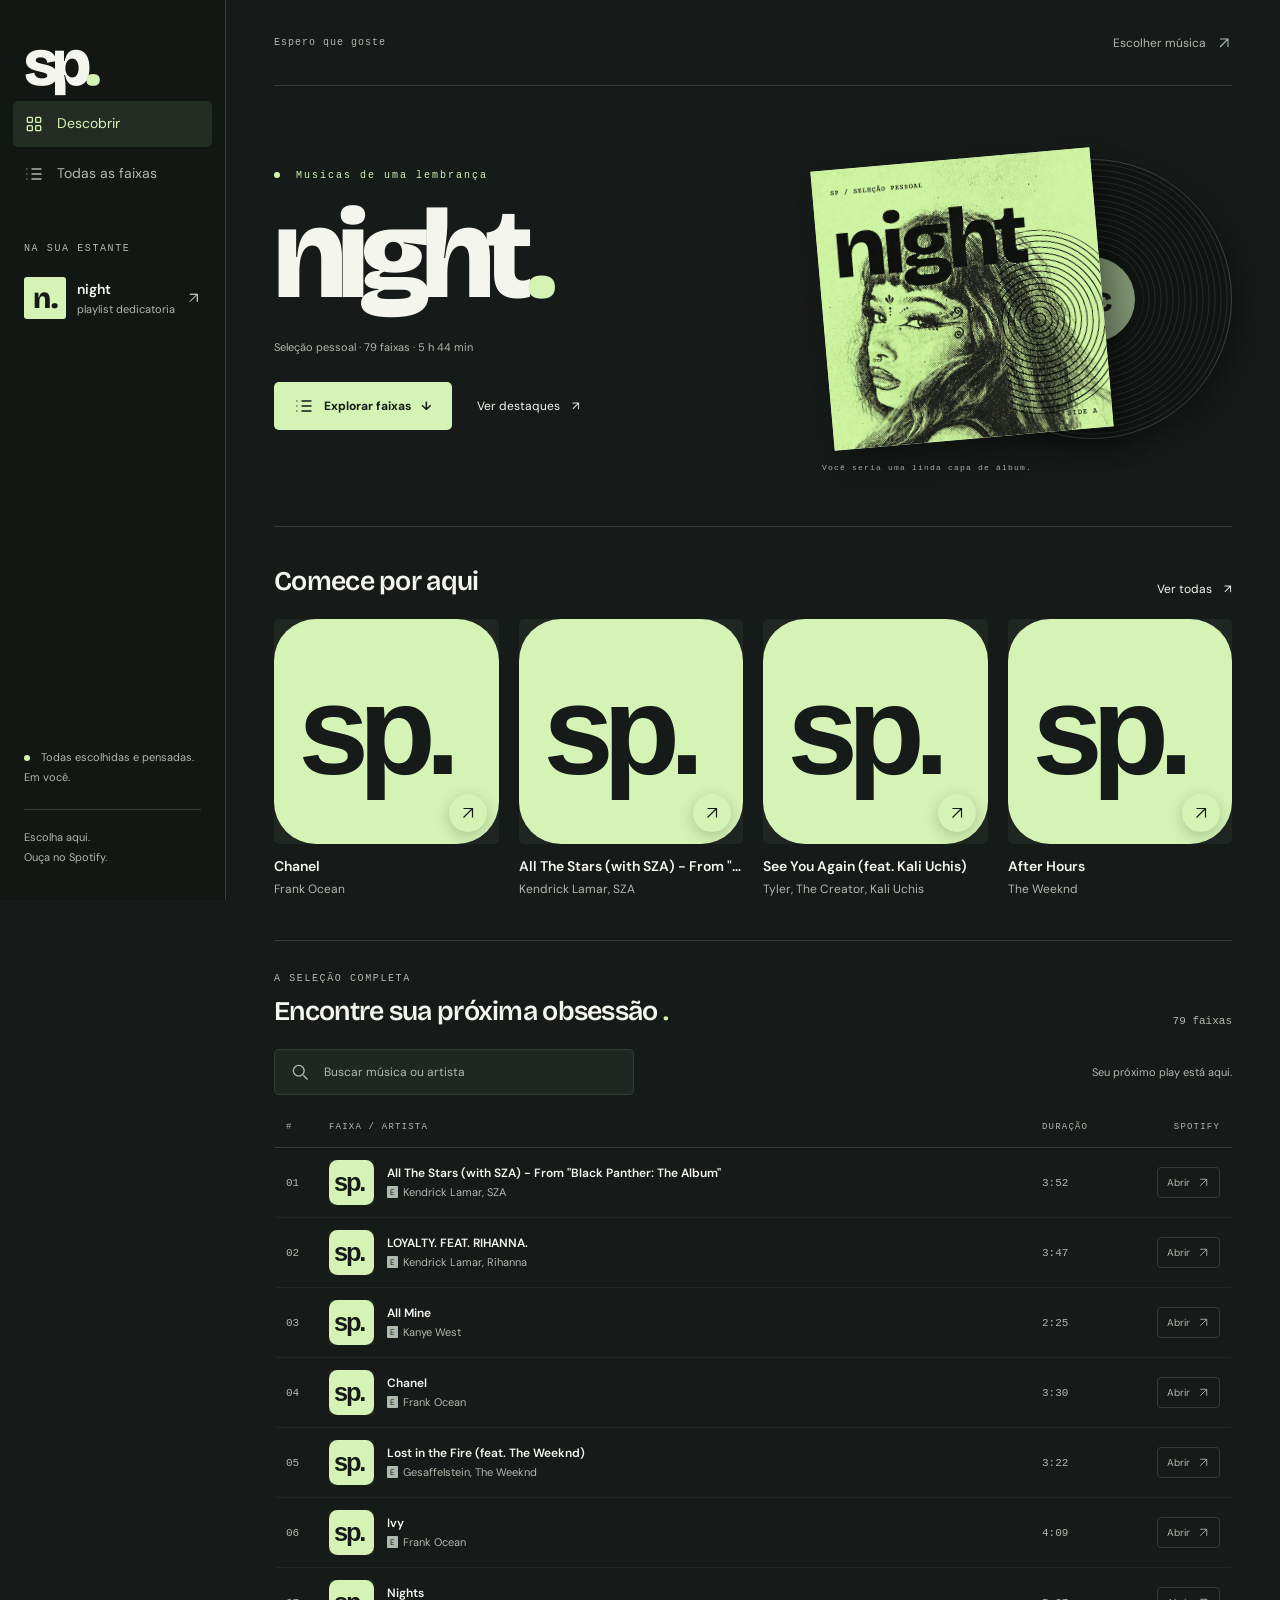
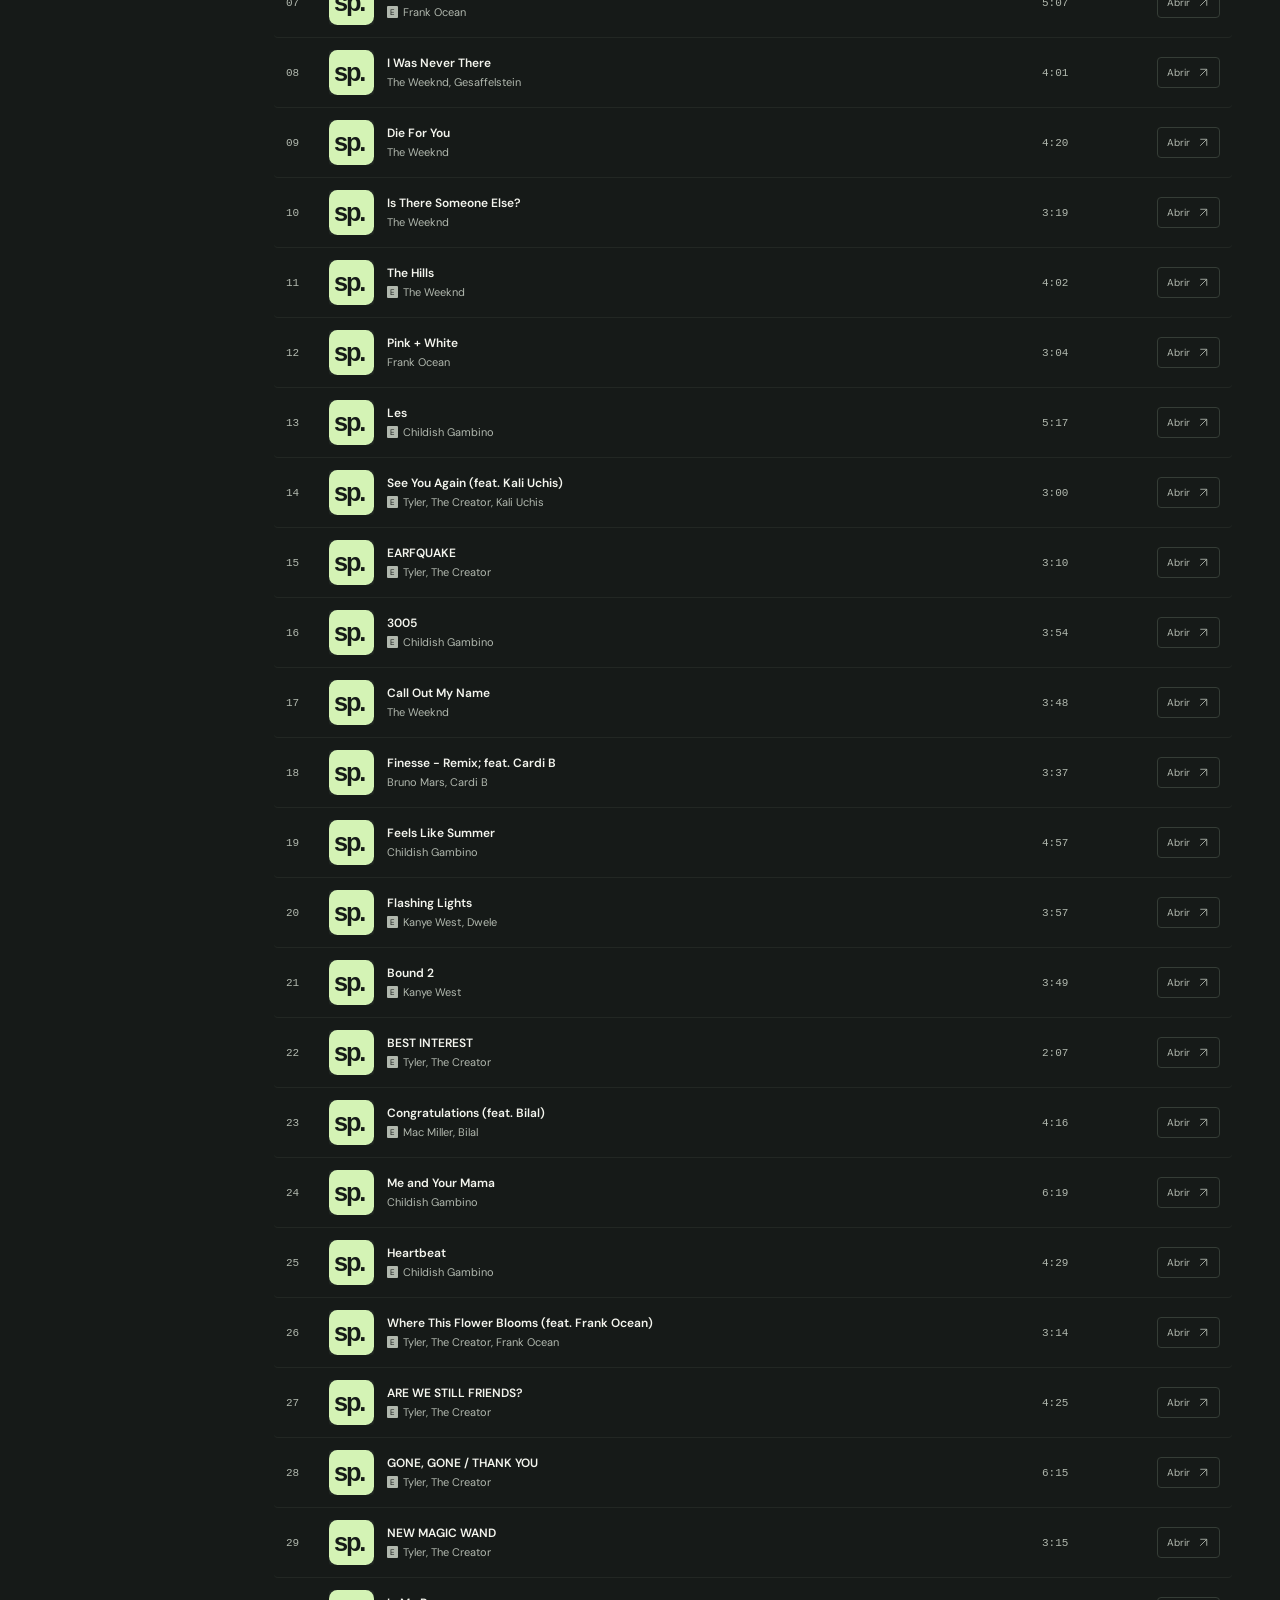
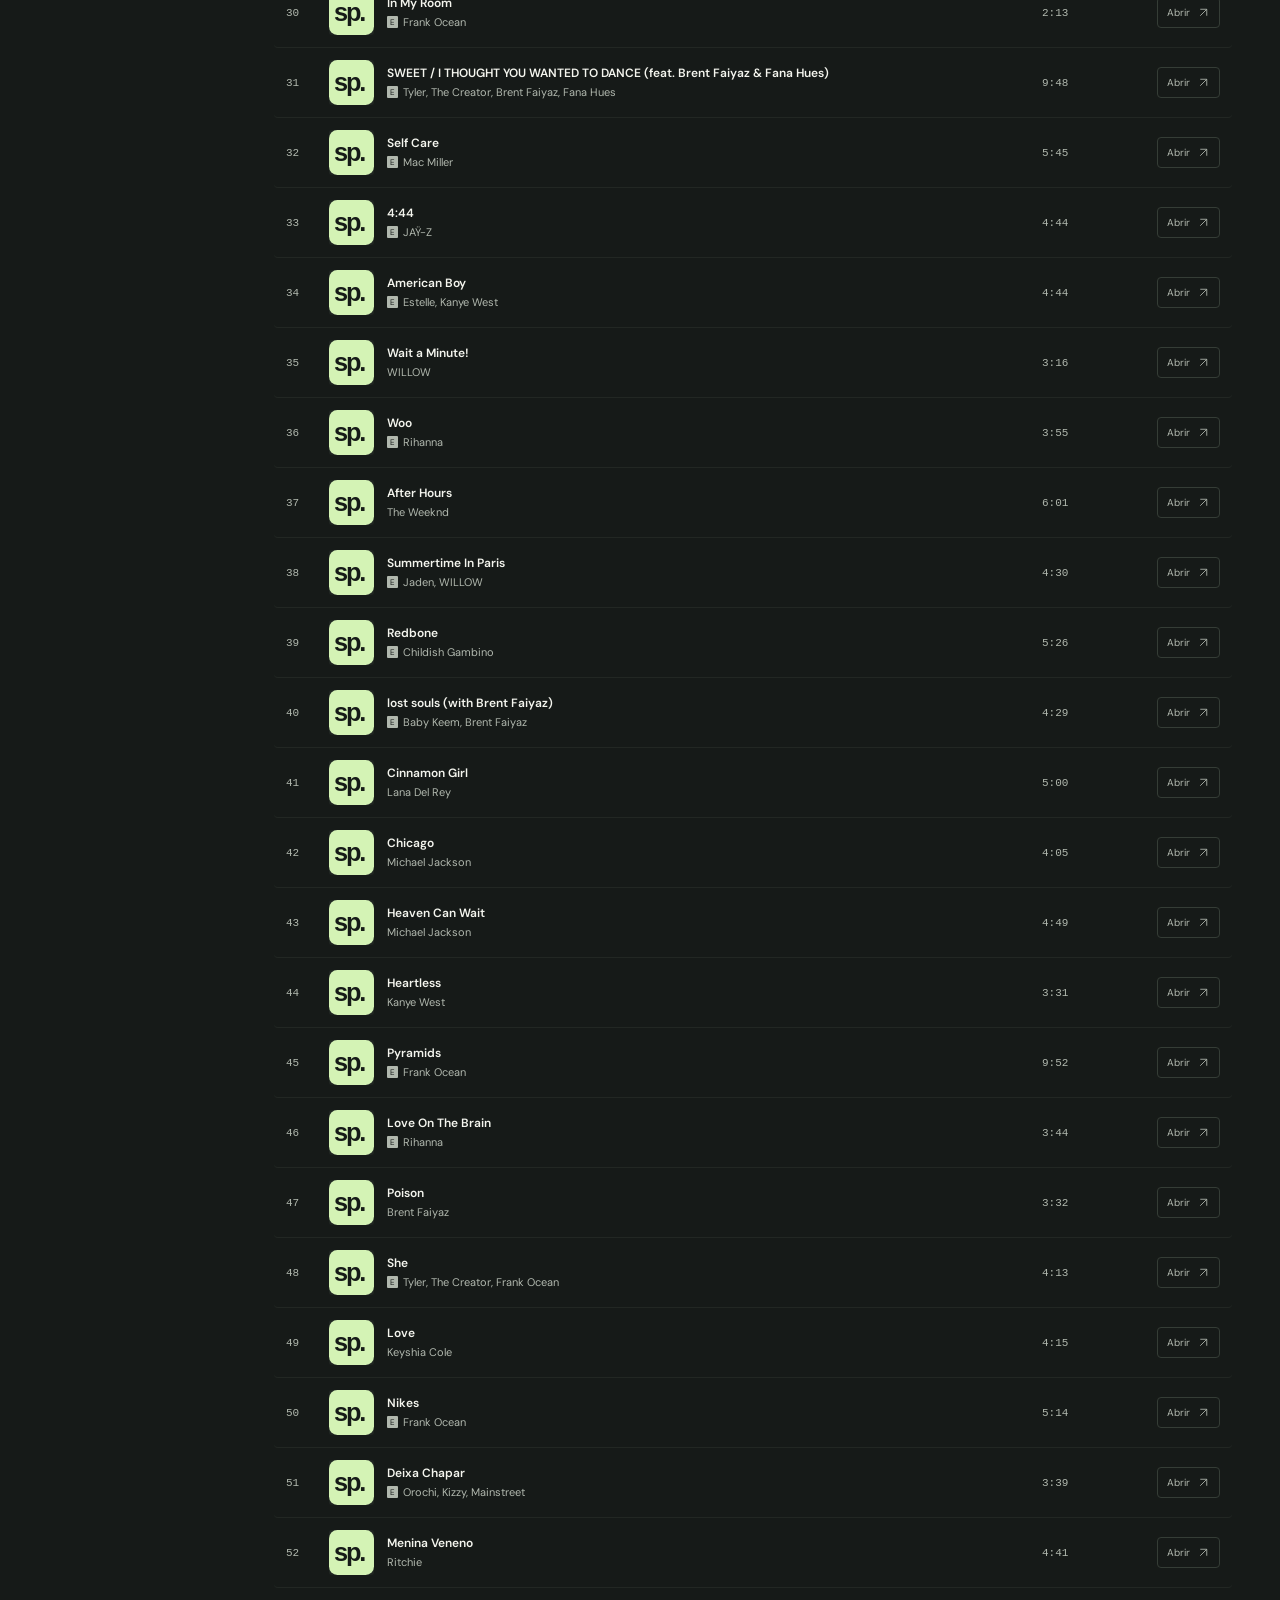
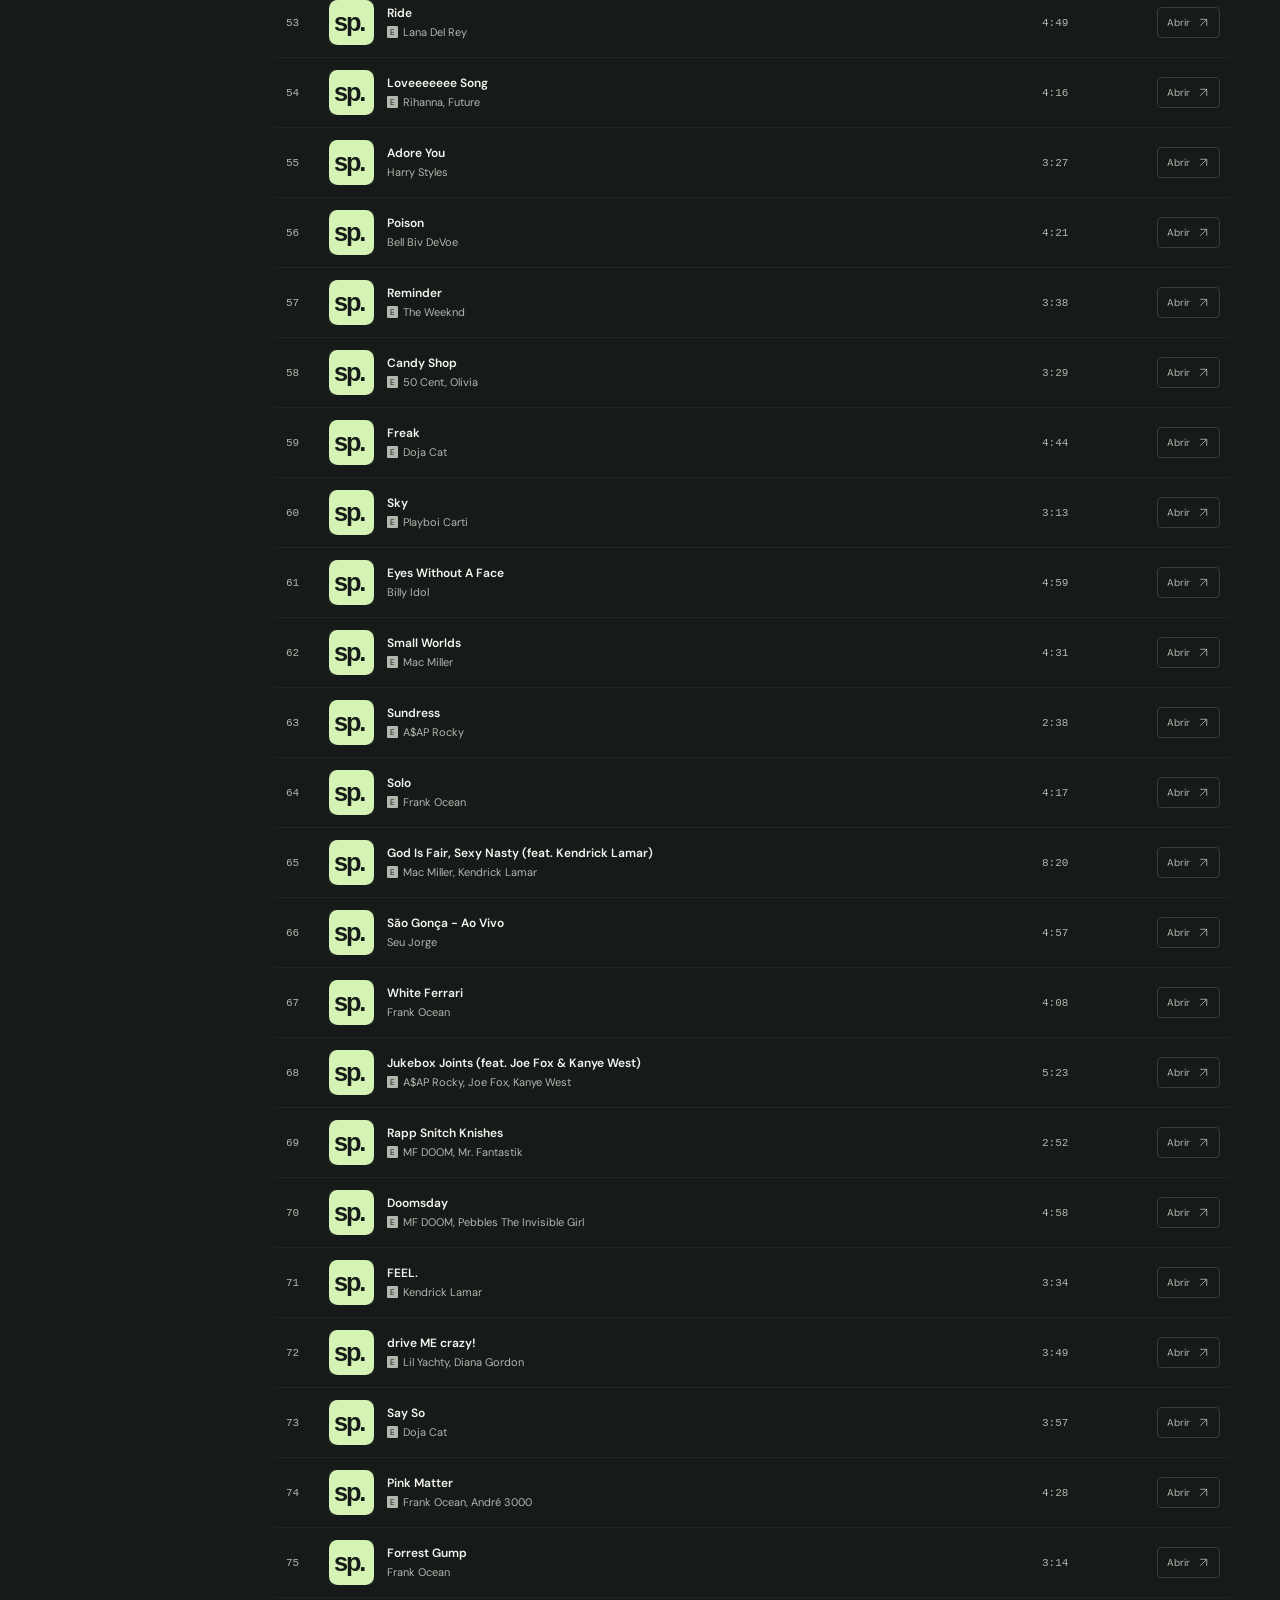
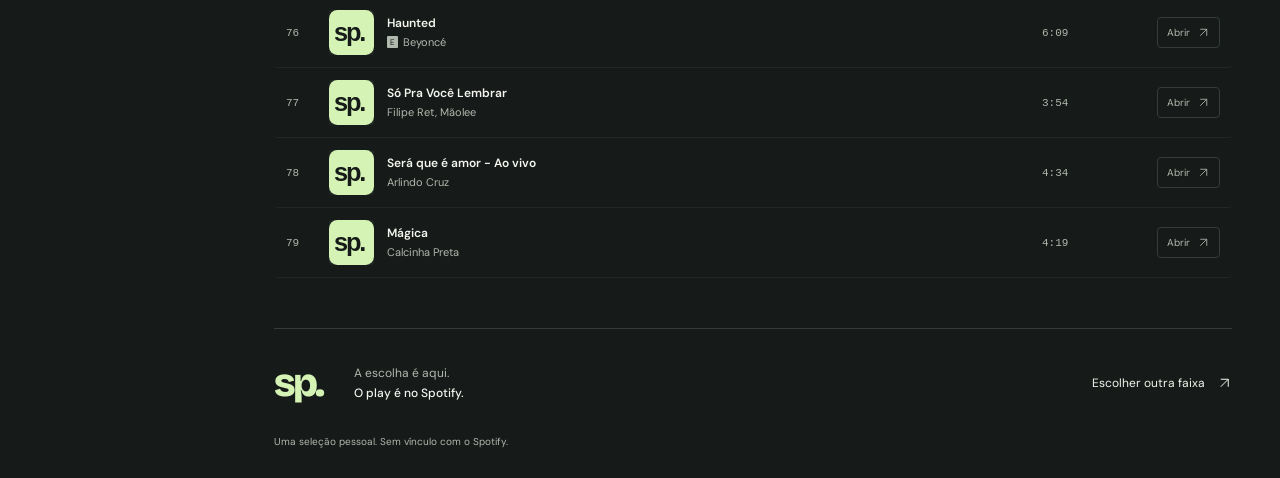
==== commit e63af8fb: "Remove personal caption from sidebar and update topbar message" ====
--- a/index.html
+++ b/index.html
@@ -26,7 +26,6 @@
 
   <aside class="sidebar">
     <a class="brand" href="#inicio" aria-label="SP — início">sp<span class="brand-dot">.</span></a>
-    <p class="brand-caption">SELEÇÃO PESSOAL</p>
     <nav aria-label="Navegação principal">
       <a class="nav-link" href="#inicio"><svg><use href="#grid"/></svg>Descobrir</a>
       <a class="nav-link" href="#faixas"><svg><use href="#list"/></svg>Todas as faixas</a>
@@ -41,7 +40,7 @@
   </aside>
 
   <main id="conteudo">
-    <header class="topbar"><span>SUA SELEÇÃO PESSOAL</span><a href="#faixas">Escolher música <svg><use href="#arrow"/></svg></a></header>
+    <header class="topbar"><span>Espero que goste</span><a href="#faixas">Escolher música <svg><use href="#arrow"/></svg></a></header>
     <section class="hero" aria-labelledby="selection-title">
       <div class="hero-copy">
         <p class="eyebrow"><span class="status-dot"></span> Musicas de uma lembrança</p>
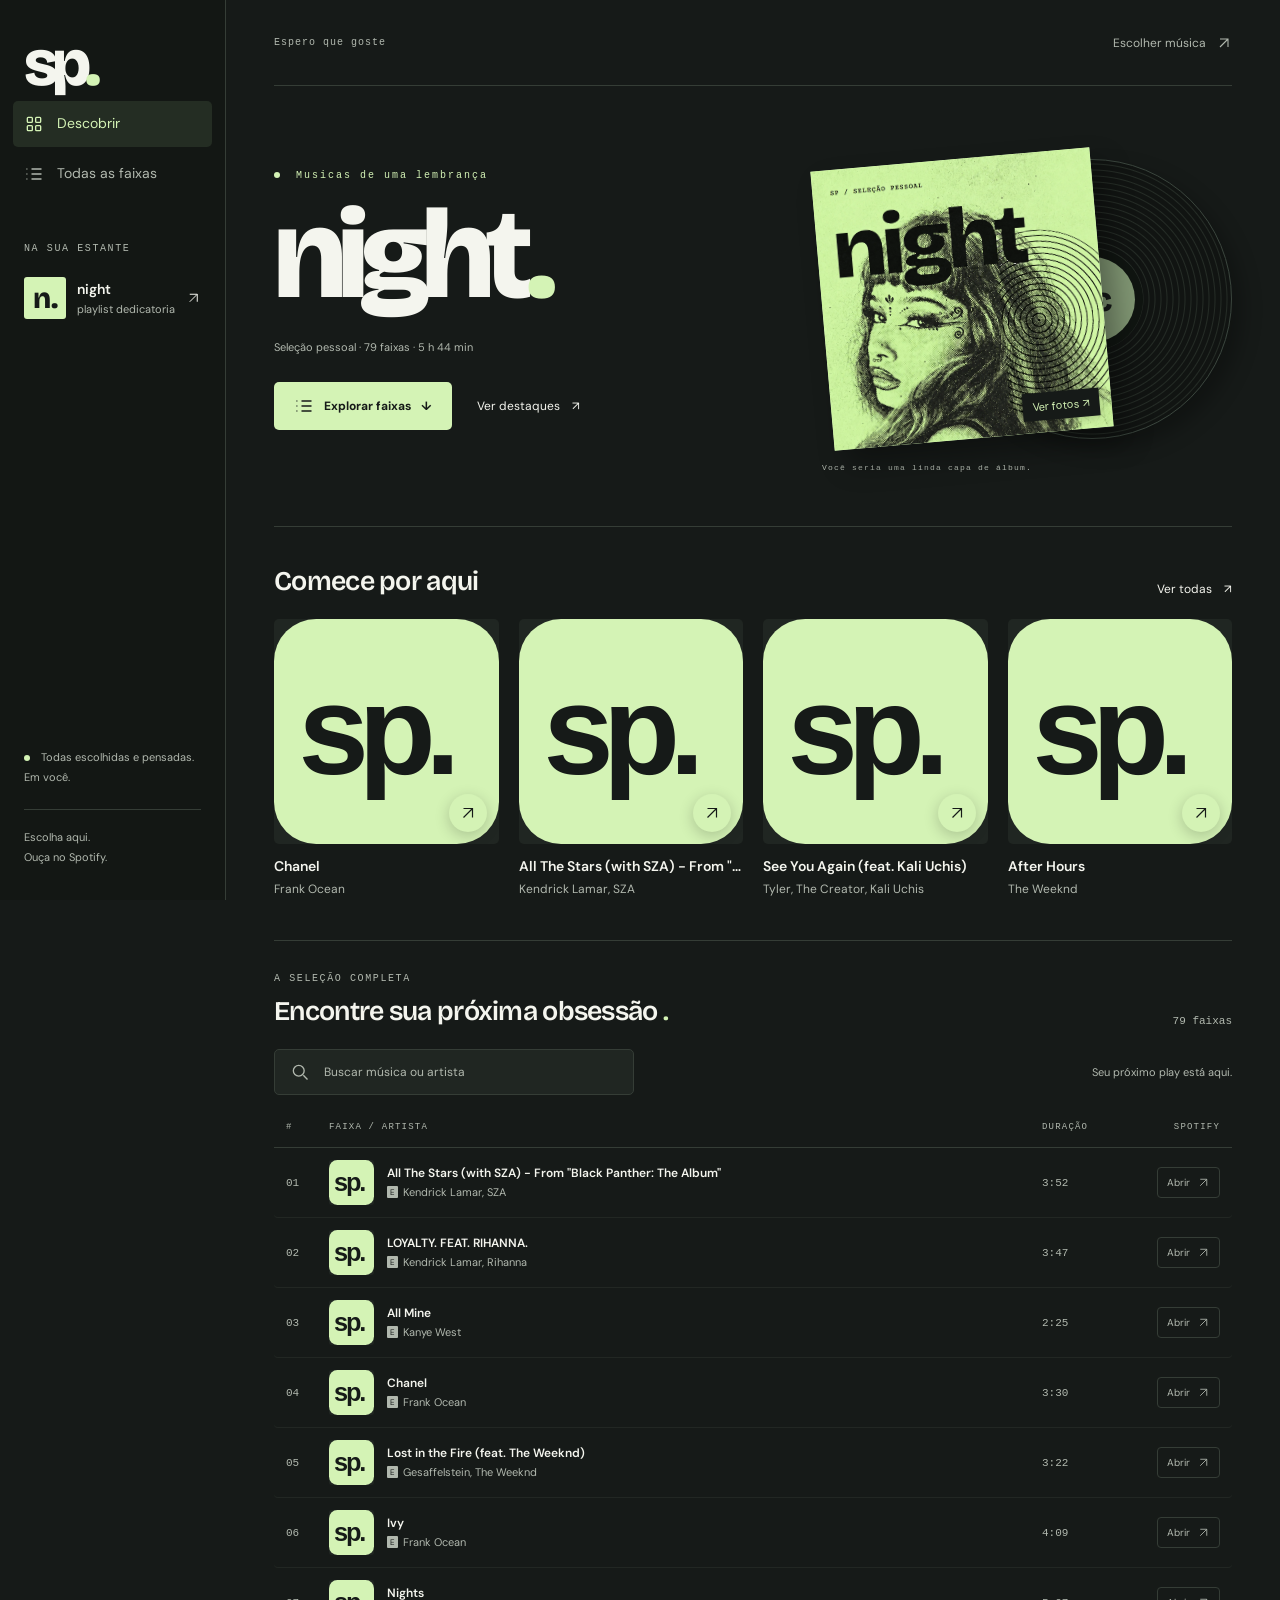
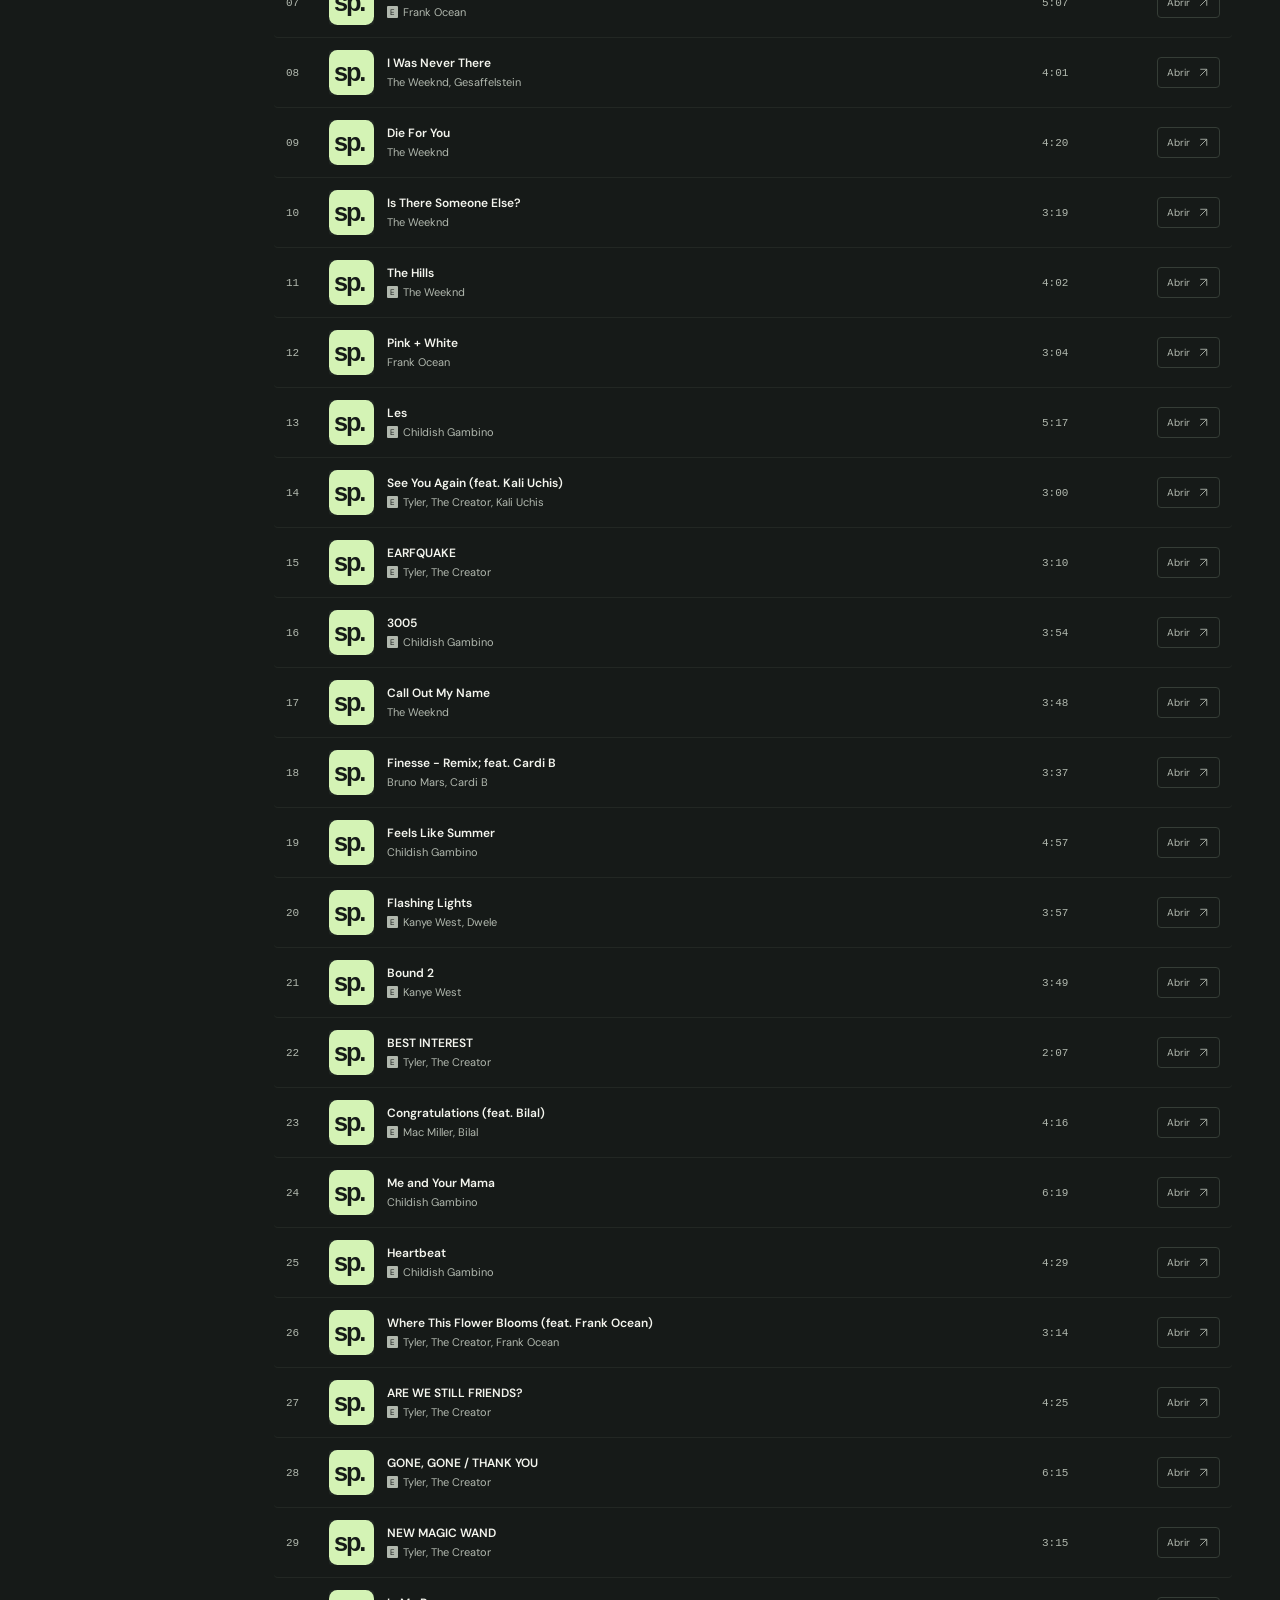
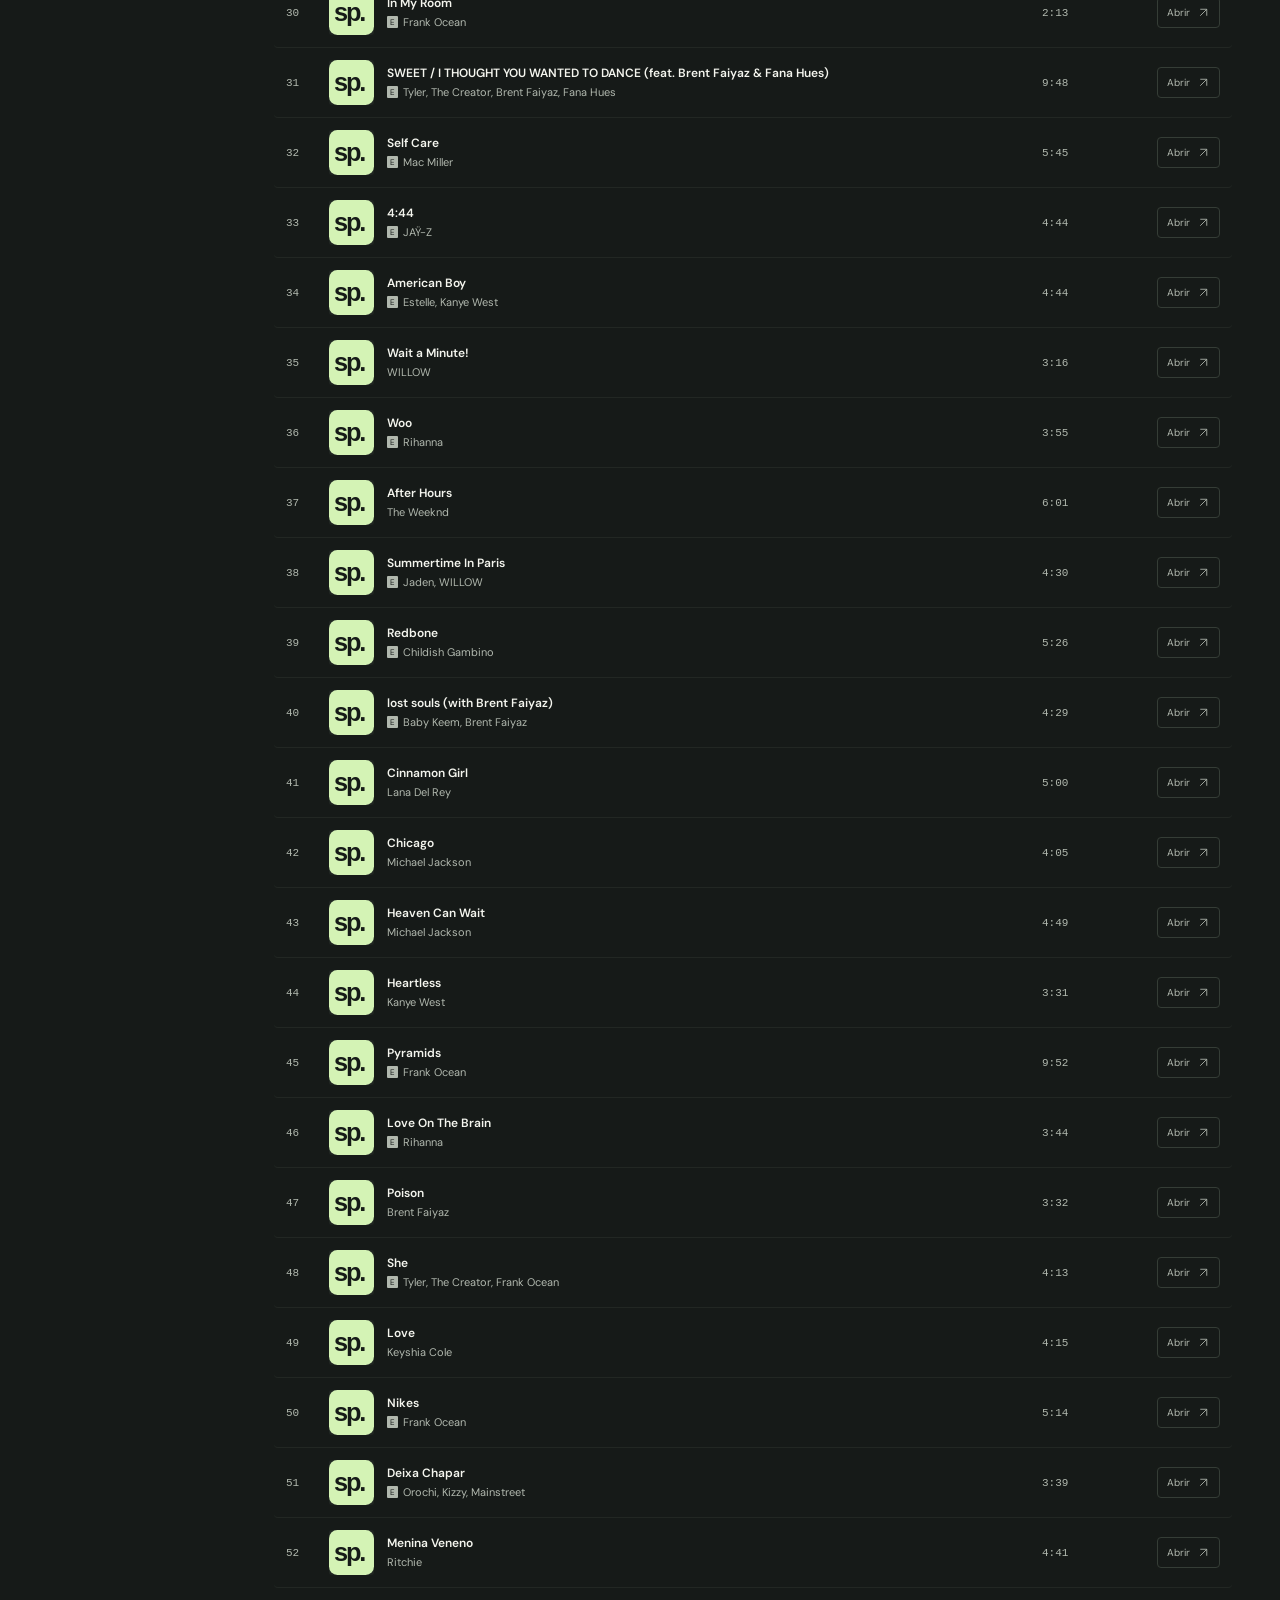
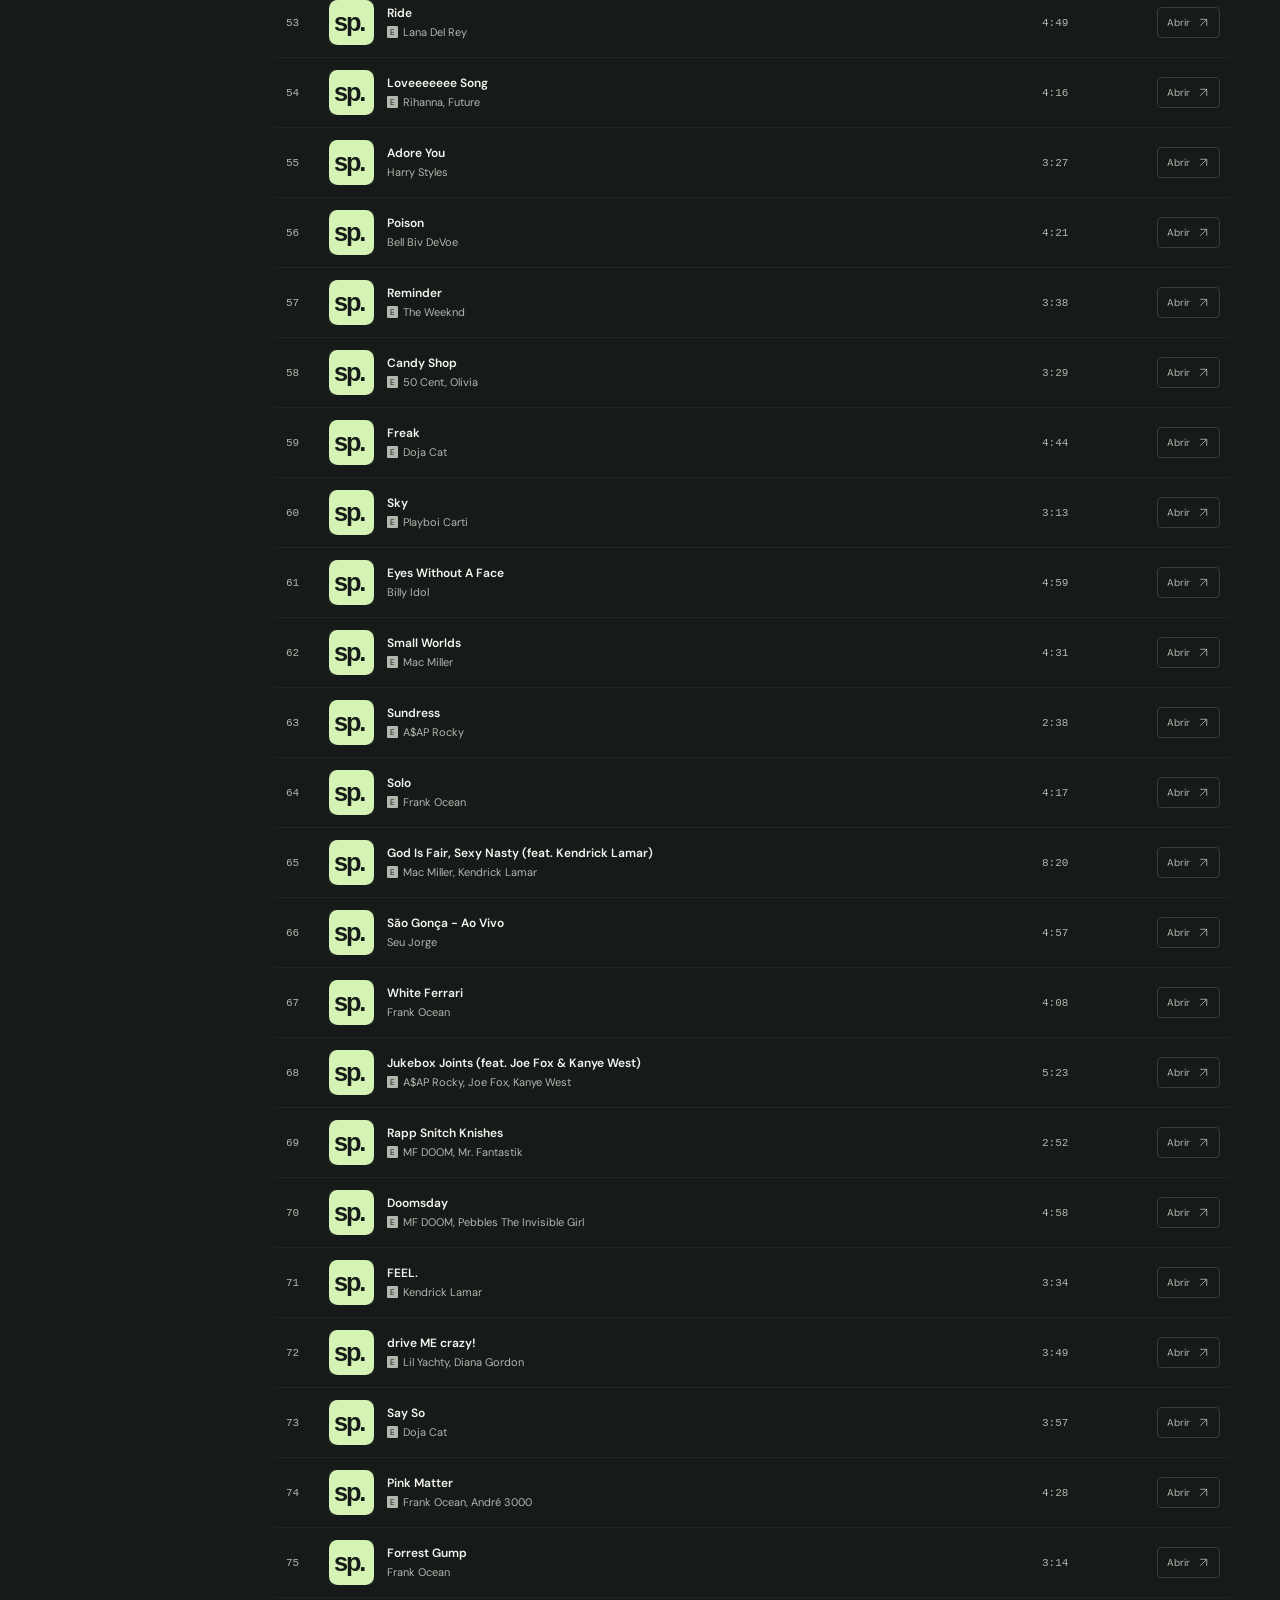
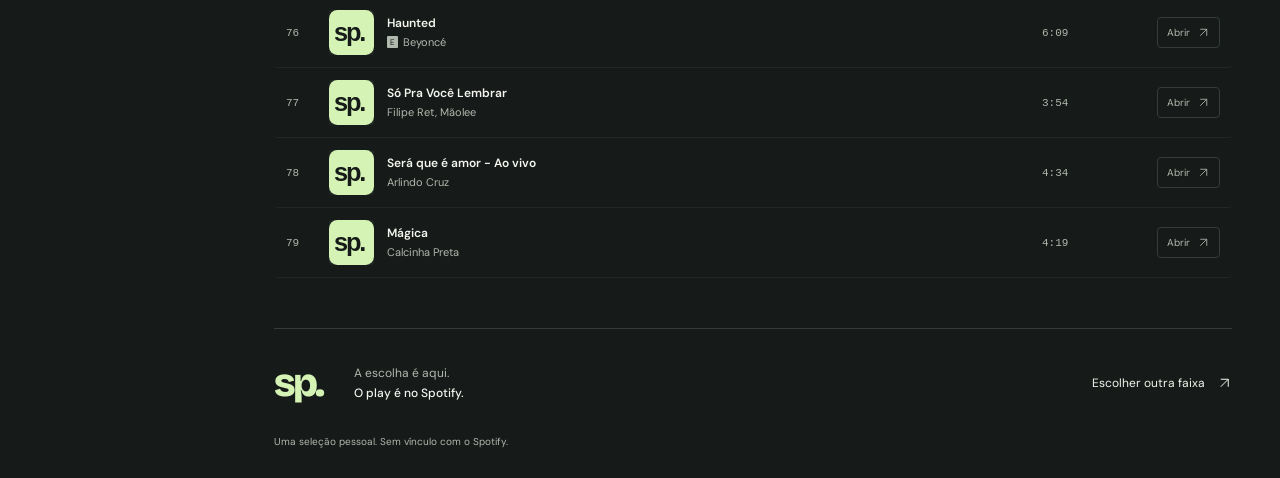
==== commit 1a6474c7: "Add photo album page linked from the night cover" ====
--- a/index.html
+++ b/index.html
@@ -1,77 +1,77 @@
-<!doctype html>
-<html lang="pt-BR">
-<head>
-  <meta charset="utf-8">
-  <meta name="viewport" content="width=device-width, initial-scale=1">
-  <meta name="theme-color" content="#161a18">
-  <meta name="description" content="night, uma playlist dedicatoria. todas as faixas levam ao spotify.">
-  <title>night — SP / seleção pessoal</title>
-  <link rel="icon" href="assets/favicon.svg" type="image/svg+xml">
-  <link rel="preconnect" href="https://fonts.googleapis.com">
-  <link rel="preconnect" href="https://fonts.gstatic.com" crossorigin>
-  <link href="https://fonts.googleapis.com/css2?family=Bricolage+Grotesque:wght@500;600;700;800&family=DM+Sans:wght@400;500;600;700&display=swap" rel="stylesheet">
-  <link rel="stylesheet" href="styles.css?v=album-cover-3">
-  <script src="catalog.js" defer></script>
-  <script src="app.js?v=selection-2" defer></script>
-</head>
-<body id="inicio">
-  <a class="skip" href="#conteudo">Pular para o conteúdo</a>
-  <svg class="svg-defs" aria-hidden="true" xmlns="http://www.w3.org/2000/svg"><defs>
-    <symbol id="arrow" viewBox="0 0 24 24"><path d="M6 18 18 6M6 6h12v12"/></symbol>
-    <symbol id="search" viewBox="0 0 24 24"><circle cx="10.5" cy="10.5" r="6.5"/><path d="m16 16 5 5"/></symbol>
-    <symbol id="grid" viewBox="0 0 24 24"><rect x="4" y="4" width="6" height="6" rx="1"/><rect x="14" y="4" width="6" height="6" rx="1"/><rect x="4" y="14" width="6" height="6" rx="1"/><rect x="14" y="14" width="6" height="6" rx="1"/></symbol>
-    <symbol id="list" viewBox="0 0 24 24"><path d="M9 6h12M9 12h12M9 18h12M3 6h1M3 12h1M3 18h1"/></symbol>
-    <symbol id="spotify" viewBox="0 0 24 24"><circle cx="12" cy="12" r="10" fill="currentColor" stroke="none"/><path d="M6.5 9c3-1 7-1 11 1M7.5 12.5c3-.8 6-.5 9 .8M8.5 16c2-.6 4-.4 7 .6" stroke="#161a18" stroke-width="1.8" stroke-linecap="round" fill="none"/></symbol>
-  </defs></svg>
-
-  <aside class="sidebar">
-    <a class="brand" href="#inicio" aria-label="SP — início">sp<span class="brand-dot">.</span></a>
-    <nav aria-label="Navegação principal">
-      <a class="nav-link" href="#inicio"><svg><use href="#grid"/></svg>Descobrir</a>
-      <a class="nav-link" href="#faixas"><svg><use href="#list"/></svg>Todas as faixas</a>
-    </nav>
-    <div class="library">
-      <p class="label">NA SUA ESTANTE</p>
-      <a class="library-item" href="#faixas">
-        <div class="mini-cover" aria-hidden="true">n.</div><span><strong>night</strong><small>playlist dedicatoria</small></span><svg><use href="#arrow"/></svg>
-      </a>
-    </div>
-    <div class="sidebar-bottom"><span class="status-dot"></span> Todas escolhidas e pensadas. Em você.<p>Escolha aqui.<br>Ouça no Spotify.</p></div>
-  </aside>
-
-  <main id="conteudo">
-    <header class="topbar"><span>Espero que goste</span><a href="#faixas">Escolher música <svg><use href="#arrow"/></svg></a></header>
-    <section class="hero" aria-labelledby="selection-title">
-      <div class="hero-copy">
-        <p class="eyebrow"><span class="status-dot"></span> Musicas de uma lembrança</p>
-        <h1 id="selection-title">night<span>.</span></h1>
-        <p class="selection-meta" id="selection-meta">Playlist dedicatoria</p>
-        <div class="hero-actions"><a class="button button-primary" href="#faixas"><svg><use href="#list"/></svg>Explorar faixas <span>↓</span></a><a class="text-link" href="#destaques">Ver destaques <span>↗</span></a></div>
-      </div>
-      <div class="hero-art">
-        <div class="vinyl" aria-hidden="true"><span class="vinyl-label">ec</span></div>
-        <div class="sleeve sleeve--photo"><img class="album-cover-image" src="assets/night-album-clean.webp" width="1254" height="1254" alt="Capa night com retrato em retícula verde, tipografia preta e círculos impressos" fetchpriority="high" decoding="async"></div>
-        <span class="art-caption">Você seria uma linda capa de álbum.</span>
-      </div>
-    </section>
-
-    <section id="destaques" class="highlights" aria-labelledby="highlights-title">
-      <div class="section-heading"><div><p class="label"></p><h2 id="highlights-title">Comece por aqui</h2></div><a class="text-link" href="#faixas">Ver todas <span>↗</span></a></div>
-      <div id="highlights" class="highlight-grid" aria-busy="true"><p class="loading">Carregando destaques…</p></div>
-    </section>
-
-    <section id="faixas" class="tracks-section" aria-labelledby="tracks-title">
-      <div class="section-heading track-heading"><div><p class="label">A SELEÇÃO COMPLETA</p><h2 id="tracks-title">Encontre sua próxima obsessão <span>.</span></h2></div><span id="total" class="track-count"></span></div>
-      <div class="search-bar"><label class="search-input"><svg><use href="#search"/></svg><span class="sr-only">Buscar música ou artista</span><input id="search-input" type="search" placeholder="Buscar música ou artista" autocomplete="off" disabled></label><span class="search-note">Seu próximo play está aqui.</span></div>
-      <p id="result-status" class="sr-only" role="status" aria-live="polite"></p>
-      <div class="table-head" aria-hidden="true"><span>#</span><span>FAIXA / ARTISTA</span><span>DURAÇÃO</span><span>SPOTIFY</span></div>
-      <ol id="tracks" class="track-list" aria-busy="true"></ol>
-      <div id="empty" class="empty-state" hidden><h3>Nenhuma faixa encontrada.</h3><p>Tente outro nome de música ou artista.</p><button id="clear-search" class="button button-secondary">Limpar busca</button></div>
-      <p id="load-message" class="loading" role="status">Carregando a seleção…</p>
-      <noscript><p>Ative o JavaScript no navegador para explorar as músicas desta seleção.</p></noscript>
-    </section>
-
-    <footer><a class="footer-brand" href="#inicio">sp.</a><p>A escolha é aqui.<br><strong>O play é no Spotify.</strong></p><a class="text-link" href="#faixas">Escolher outra faixa <svg><use href="#arrow"/></svg></a><small>Uma seleção pessoal. Sem vínculo com o Spotify.</small></footer>
-  </main>
-</body>
-</html>
+<!doctype html>
+<html lang="pt-BR">
+<head>
+  <meta charset="utf-8">
+  <meta name="viewport" content="width=device-width, initial-scale=1">
+  <meta name="theme-color" content="#161a18">
+  <meta name="description" content="night, uma playlist dedicatoria. todas as faixas levam ao spotify.">
+  <title>night — SP / seleção pessoal</title>
+  <link rel="icon" href="assets/favicon.svg" type="image/svg+xml">
+  <link rel="preconnect" href="https://fonts.googleapis.com">
+  <link rel="preconnect" href="https://fonts.gstatic.com" crossorigin>
+  <link href="https://fonts.googleapis.com/css2?family=Bricolage+Grotesque:wght@500;600;700;800&family=DM+Sans:wght@400;500;600;700&display=swap" rel="stylesheet">
+  <link rel="stylesheet" href="styles.css?v=gallery-1">
+  <script src="catalog.js" defer></script>
+  <script src="app.js?v=selection-2" defer></script>
+</head>
+<body id="inicio">
+  <a class="skip" href="#conteudo">Pular para o conteúdo</a>
+  <svg class="svg-defs" aria-hidden="true" xmlns="http://www.w3.org/2000/svg"><defs>
+    <symbol id="arrow" viewBox="0 0 24 24"><path d="M6 18 18 6M6 6h12v12"/></symbol>
+    <symbol id="search" viewBox="0 0 24 24"><circle cx="10.5" cy="10.5" r="6.5"/><path d="m16 16 5 5"/></symbol>
+    <symbol id="grid" viewBox="0 0 24 24"><rect x="4" y="4" width="6" height="6" rx="1"/><rect x="14" y="4" width="6" height="6" rx="1"/><rect x="4" y="14" width="6" height="6" rx="1"/><rect x="14" y="14" width="6" height="6" rx="1"/></symbol>
+    <symbol id="list" viewBox="0 0 24 24"><path d="M9 6h12M9 12h12M9 18h12M3 6h1M3 12h1M3 18h1"/></symbol>
+    <symbol id="spotify" viewBox="0 0 24 24"><circle cx="12" cy="12" r="10" fill="currentColor" stroke="none"/><path d="M6.5 9c3-1 7-1 11 1M7.5 12.5c3-.8 6-.5 9 .8M8.5 16c2-.6 4-.4 7 .6" stroke="#161a18" stroke-width="1.8" stroke-linecap="round" fill="none"/></symbol>
+  </defs></svg>
+
+  <aside class="sidebar">
+    <a class="brand" href="#inicio" aria-label="SP — início">sp<span class="brand-dot">.</span></a>
+    <nav aria-label="Navegação principal">
+      <a class="nav-link" href="#inicio"><svg><use href="#grid"/></svg>Descobrir</a>
+      <a class="nav-link" href="#faixas"><svg><use href="#list"/></svg>Todas as faixas</a>
+    </nav>
+    <div class="library">
+      <p class="label">NA SUA ESTANTE</p>
+      <a class="library-item" href="#faixas">
+        <div class="mini-cover" aria-hidden="true">n.</div><span><strong>night</strong><small>playlist dedicatoria</small></span><svg><use href="#arrow"/></svg>
+      </a>
+    </div>
+    <div class="sidebar-bottom"><span class="status-dot"></span> Todas escolhidas e pensadas. Em você.<p>Escolha aqui.<br>Ouça no Spotify.</p></div>
+  </aside>
+
+  <main id="conteudo">
+    <header class="topbar"><span>Espero que goste</span><a href="#faixas">Escolher música <svg><use href="#arrow"/></svg></a></header>
+    <section class="hero" aria-labelledby="selection-title">
+      <div class="hero-copy">
+        <p class="eyebrow"><span class="status-dot"></span> Musicas de uma lembrança</p>
+        <h1 id="selection-title">night<span>.</span></h1>
+        <p class="selection-meta" id="selection-meta">Playlist dedicatoria</p>
+        <div class="hero-actions"><a class="button button-primary" href="#faixas"><svg><use href="#list"/></svg>Explorar faixas <span>↓</span></a><a class="text-link" href="#destaques">Ver destaques <span>↗</span></a></div>
+      </div>
+      <div class="hero-art">
+        <div class="vinyl" aria-hidden="true"><span class="vinyl-label">ec</span></div>
+        <a class="sleeve sleeve--photo" href="galeria.html" aria-label="Abrir álbum de fotos"><img class="album-cover-image" src="assets/night-album-clean.webp" width="1254" height="1254" alt="Capa night com retrato em retícula verde, tipografia preta e círculos impressos" fetchpriority="high" decoding="async"><span class="album-open">Ver fotos ↗</span></a>
+        <span class="art-caption">Você seria uma linda capa de álbum.</span>
+      </div>
+    </section>
+
+    <section id="destaques" class="highlights" aria-labelledby="highlights-title">
+      <div class="section-heading"><div><p class="label"></p><h2 id="highlights-title">Comece por aqui</h2></div><a class="text-link" href="#faixas">Ver todas <span>↗</span></a></div>
+      <div id="highlights" class="highlight-grid" aria-busy="true"><p class="loading">Carregando destaques…</p></div>
+    </section>
+
+    <section id="faixas" class="tracks-section" aria-labelledby="tracks-title">
+      <div class="section-heading track-heading"><div><p class="label">A SELEÇÃO COMPLETA</p><h2 id="tracks-title">Encontre sua próxima obsessão <span>.</span></h2></div><span id="total" class="track-count"></span></div>
+      <div class="search-bar"><label class="search-input"><svg><use href="#search"/></svg><span class="sr-only">Buscar música ou artista</span><input id="search-input" type="search" placeholder="Buscar música ou artista" autocomplete="off" disabled></label><span class="search-note">Seu próximo play está aqui.</span></div>
+      <p id="result-status" class="sr-only" role="status" aria-live="polite"></p>
+      <div class="table-head" aria-hidden="true"><span>#</span><span>FAIXA / ARTISTA</span><span>DURAÇÃO</span><span>SPOTIFY</span></div>
+      <ol id="tracks" class="track-list" aria-busy="true"></ol>
+      <div id="empty" class="empty-state" hidden><h3>Nenhuma faixa encontrada.</h3><p>Tente outro nome de música ou artista.</p><button id="clear-search" class="button button-secondary">Limpar busca</button></div>
+      <p id="load-message" class="loading" role="status">Carregando a seleção…</p>
+      <noscript><p>Ative o JavaScript no navegador para explorar as músicas desta seleção.</p></noscript>
+    </section>
+
+    <footer><a class="footer-brand" href="#inicio">sp.</a><p>A escolha é aqui.<br><strong>O play é no Spotify.</strong></p><a class="text-link" href="#faixas">Escolher outra faixa <svg><use href="#arrow"/></svg></a><small>Uma seleção pessoal. Sem vínculo com o Spotify.</small></footer>
+  </main>
+</body>
+</html>
--- a/styles.css
+++ b/styles.css
@@ -7,5 +7,5 @@
 @media(max-width:1150px){.sidebar{width:185px;padding:28px 20px}main{margin-left:185px;padding:0 30px}.hero{gap:18px}.hero-art{max-width:310px;height:280px}.sleeve,.vinyl{width:225px;height:225px}.sleeve{padding:16px}.sleeve-word{font-size:64px}.sleeve-moon{width:140px;height:140px;top:80px}.sleeve-bottom{bottom:16px;left:16px;right:16px}.sleeve-top{font-size:6px}.hero-actions{gap:16px}.text-link{font-size:11px}.highlight-grid{gap:16px}.search-note{display:none}.hero-description{font-size:16px}}
 @media(max-width:900px){.sidebar{width:76px;padding:24px 14px;align-items:center}.brand{font-size:44px;letter-spacing:-4px}.brand-caption,.library,.sidebar-bottom{display:none}.sidebar nav{margin-top:45px;width:100%}.nav-link{font-size:0;justify-content:center;margin:8px 0;padding:13px 8px}.nav-link svg{width:21px;height:21px}.nav-link{gap:0}main{margin-left:76px;padding:0 28px}.hero h1{font-size:100px;letter-spacing:-6px}.hero-art{max-width:280px}.sleeve,.vinyl{width:205px;height:205px}.sleeve-word{font-size:61px;margin-top:28px}.sleeve-moon{width:120px;height:120px}.sleeve-top span:last-child{display:none}.hero-actions{flex-wrap:wrap;gap:18px}.hero{min-height:400px}.track-heading h2{font-size:24px}.art-caption{font-size:6px;bottom:10px}}
 @media(max-width:650px){html{scroll-padding-top:20px}.sidebar{position:relative;width:100%;height:69px;padding:12px 22px;flex-direction:row;justify-content:space-between;border-right:0;border-bottom:1px solid var(--line)}.brand{font-size:43px}.sidebar nav{display:flex;width:auto;margin:0;gap:8px}.nav-link{font-size:11px;padding:8px 10px;margin:0;gap:7px}.nav-link svg{width:15px;height:15px}.nav-link:first-child{background:transparent;color:var(--muted)}main{margin:0;padding:0 22px}.topbar{height:57px;font-size:8px}.topbar a{font-size:10px}.topbar svg{width:13px}.hero{padding:34px 0 30px;display:flex;flex-direction:column;gap:28px;align-items:stretch}.eyebrow{font-size:8px;margin-bottom:14px}.hero h1{font-size:112px;letter-spacing:-7px;margin:0 0 18px}.hero-description{font-size:16px;margin-bottom:15px}.hero-description br{display:none}.selection-meta{font-size:10px}.hero-actions{margin-top:24px;flex-wrap:nowrap;gap:20px}.button{padding:12px 16px;font-size:11px;min-height:45px}.button-arrow{margin-left:0}.hero-art{width:100%;height:230px;max-width:340px;align-self:center;margin-top:0}.sleeve,.vinyl{width:195px;height:195px}.sleeve{margin-left:14px}.sleeve-word{font-size:58px}.vinyl{right:15px}.sleeve-bottom{font-size:7px}.art-caption{left:14px;bottom:-2px;font-size:6px}.highlights{padding:25px 0 30px}.section-heading{margin-bottom:19px}h2{font-size:24px}.label{font-size:8px;letter-spacing:1.3px}.highlight-grid{grid-template-columns:repeat(2,minmax(0,1fr));column-gap:16px;row-gap:24px}.highlight-card h3{font-size:12px;margin-top:10px}.highlight-card p{font-size:10px}.card-open{width:30px;height:30px;right:9px;bottom:9px}.card-open svg{width:15px}.track-heading{align-items:center}.track-heading h2{font-size:25px;max-width:230px;line-height:1.15}.track-count{font-size:10px}.tracks-section{padding:27px 0 35px}.search-input{width:100%;padding:13px}.search-bar{margin-bottom:22px}.table-head,.track-row{grid-template-columns:17px minmax(0,1fr) 27px;gap:9px}.table-head{padding:0 0 11px;font-size:8px}.table-head span:nth-child(3),.track-duration{display:none}.table-head span:last-child{font-size:0}.table-head span:last-child:after{content:'↗';font-size:13px}.track-row{padding:10px 0;min-height:65px}.track-info{gap:10px}.track-info img{width:40px;height:40px}.track-title{font-size:11px}.track-artist{font-size:10px}.track-number{font-size:10px}.track-open{border:0;padding:5px;font-size:0;gap:0}.track-open svg{width:17px;height:17px;color:var(--accent)}footer{grid-template-columns:45px 1fr;gap:15px;padding:25px 0}footer .text-link{grid-column:1/-1;margin-top:9px}footer small{font-size:9px}.search-note{display:none}}
-.sleeve.sleeve--photo{padding:0}.album-cover-image{display:block;width:100%;height:100%;object-fit:cover}
+.sleeve.sleeve--photo{padding:0;display:block;flex-shrink:0;transition:transform .2s}.sleeve--photo:hover{transform:rotate(-2deg)}.album-cover-image{display:block;width:100%;height:100%;object-fit:cover}.album-open{position:absolute;bottom:12px;right:12px;padding:7px 10px;background:var(--bg);color:var(--accent);font:11px var(--body);box-shadow:0 2px 8px #0003}
 @media(prefers-reduced-motion:reduce){html{scroll-behavior:auto}*,*::before,*::after{transition:none!important;animation:none!important}}
